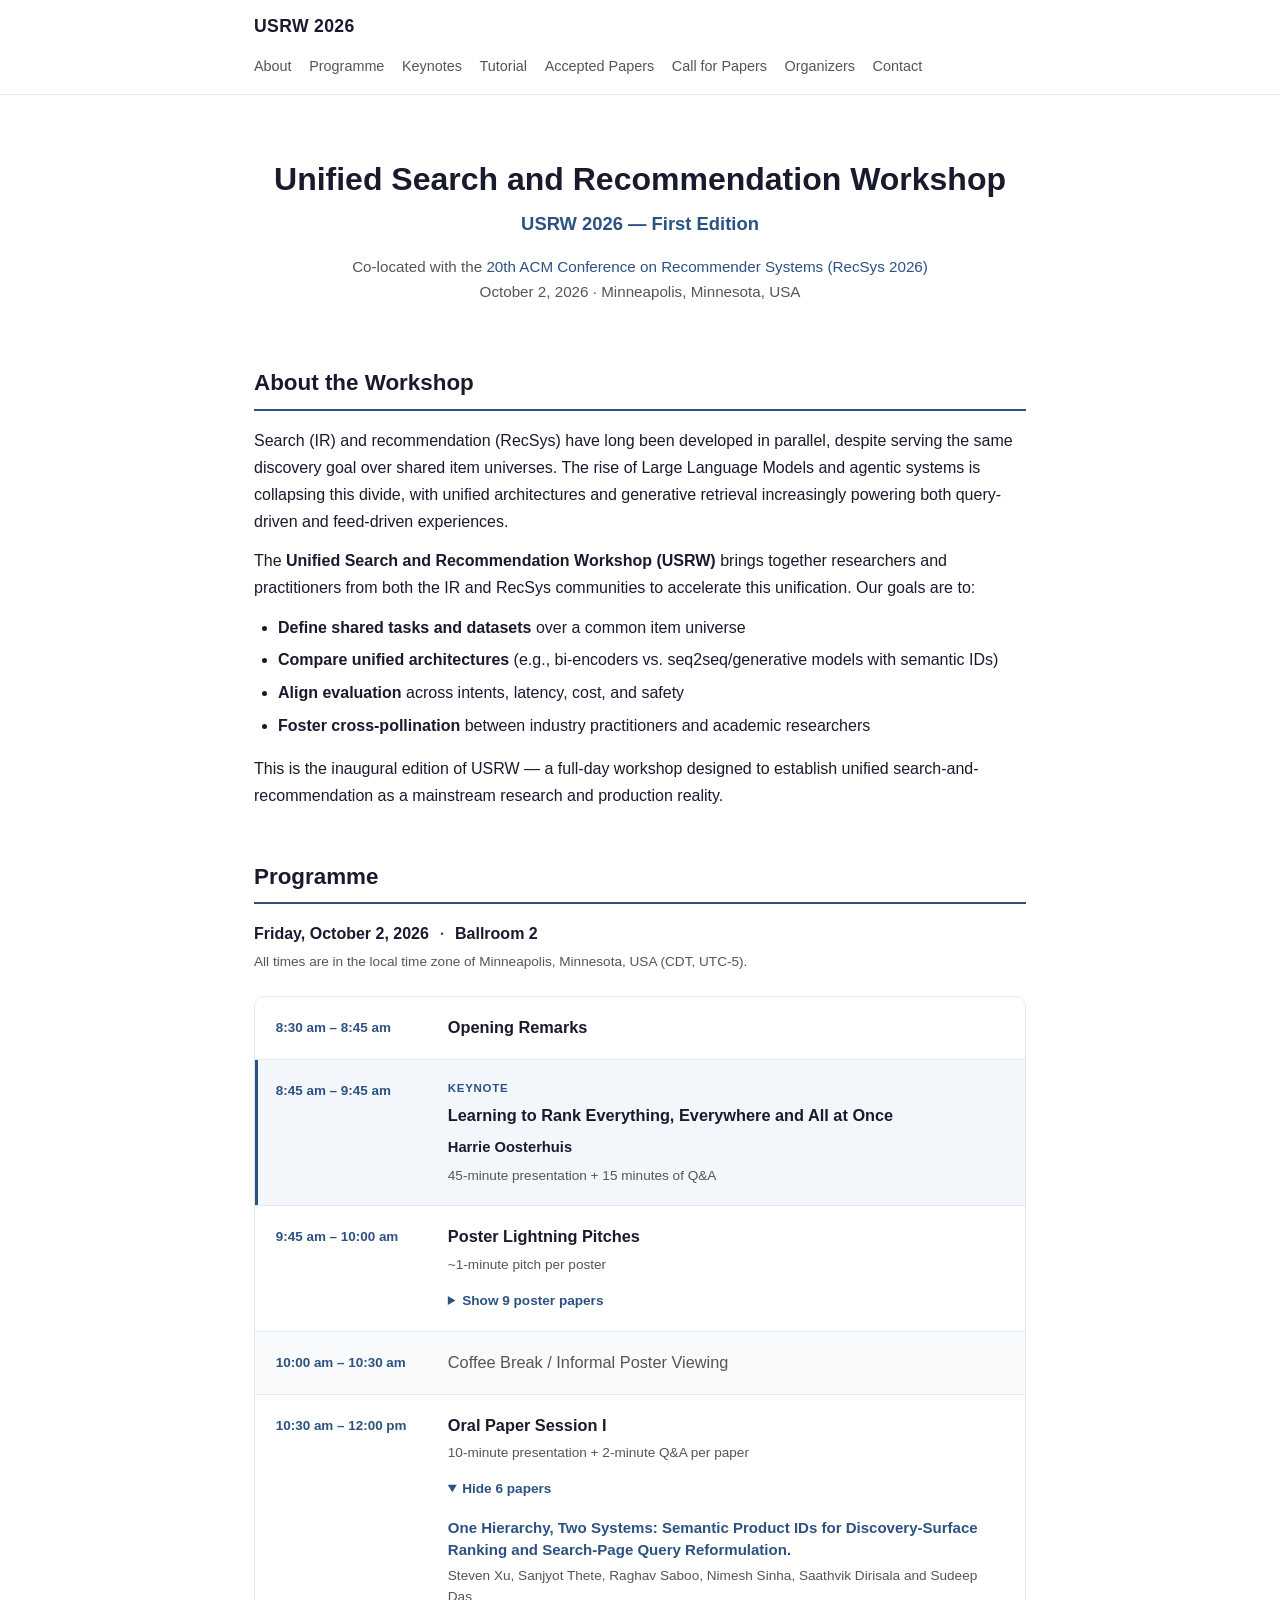
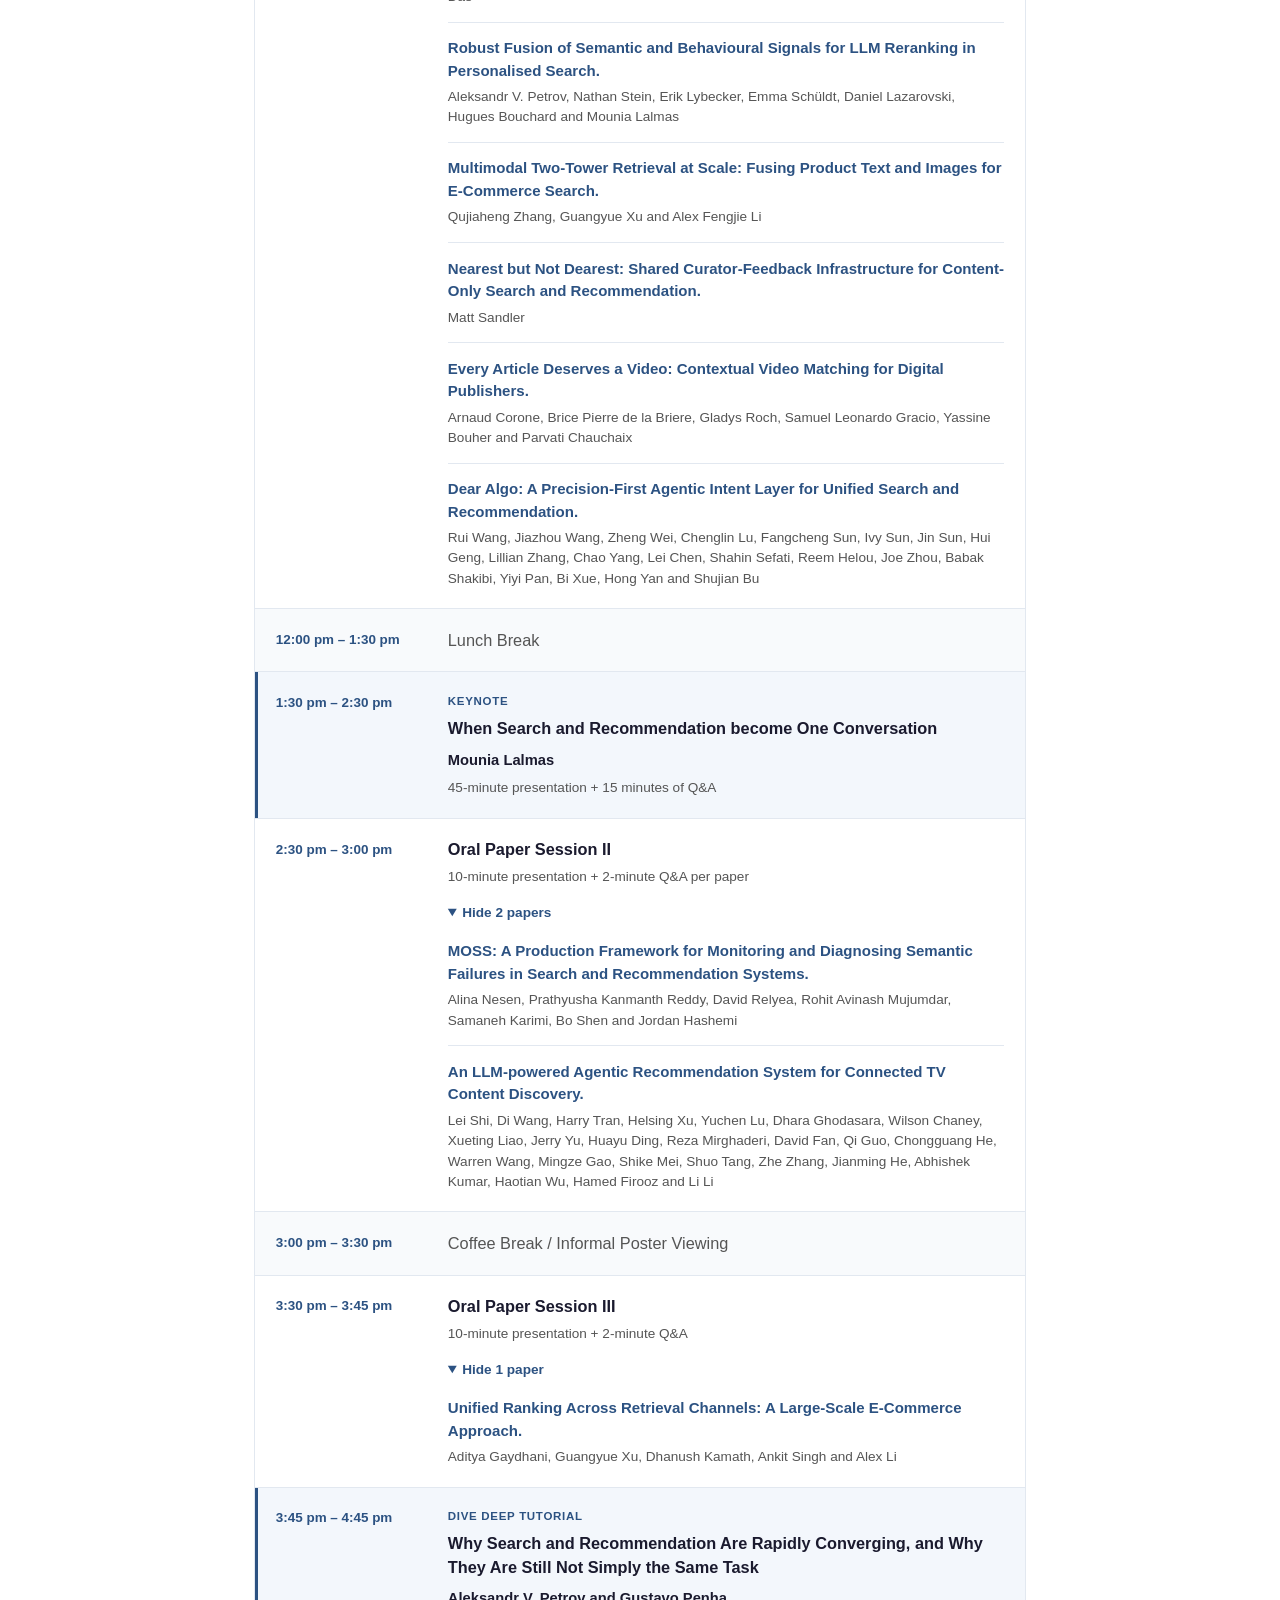
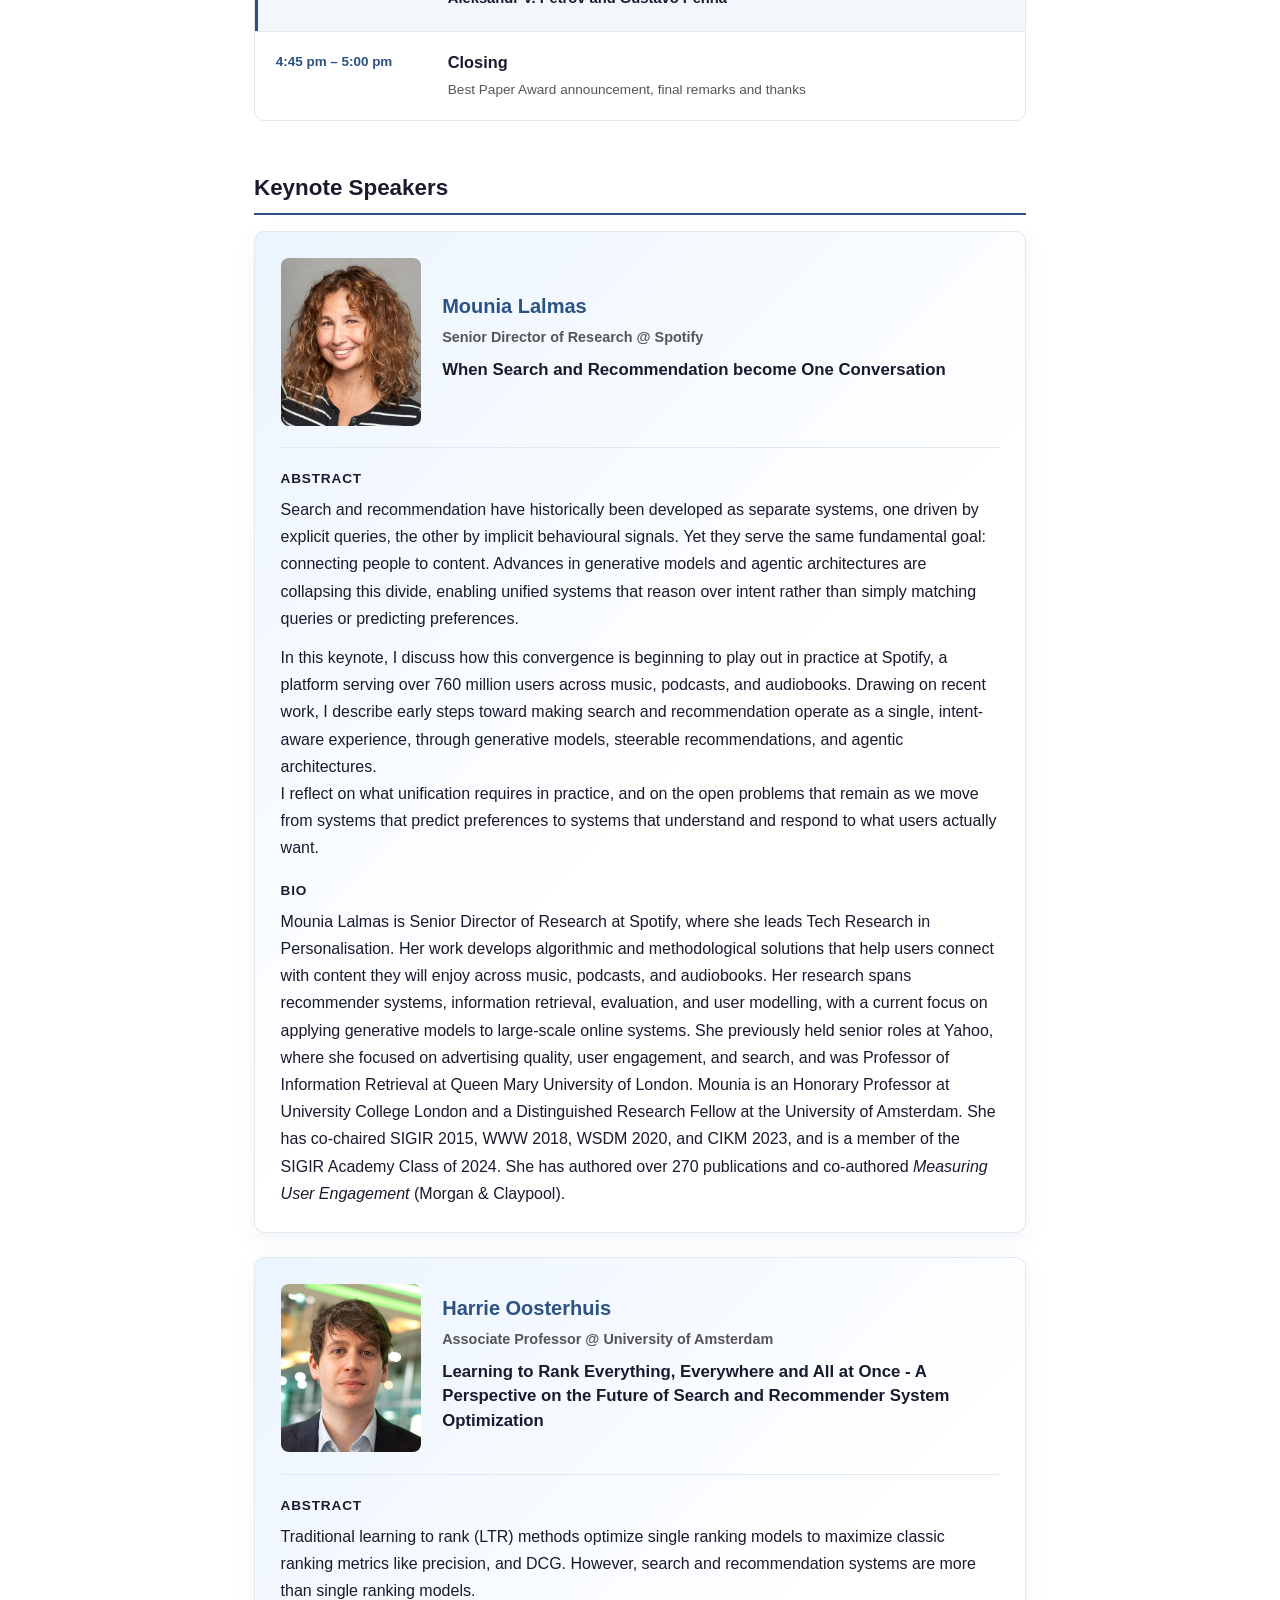
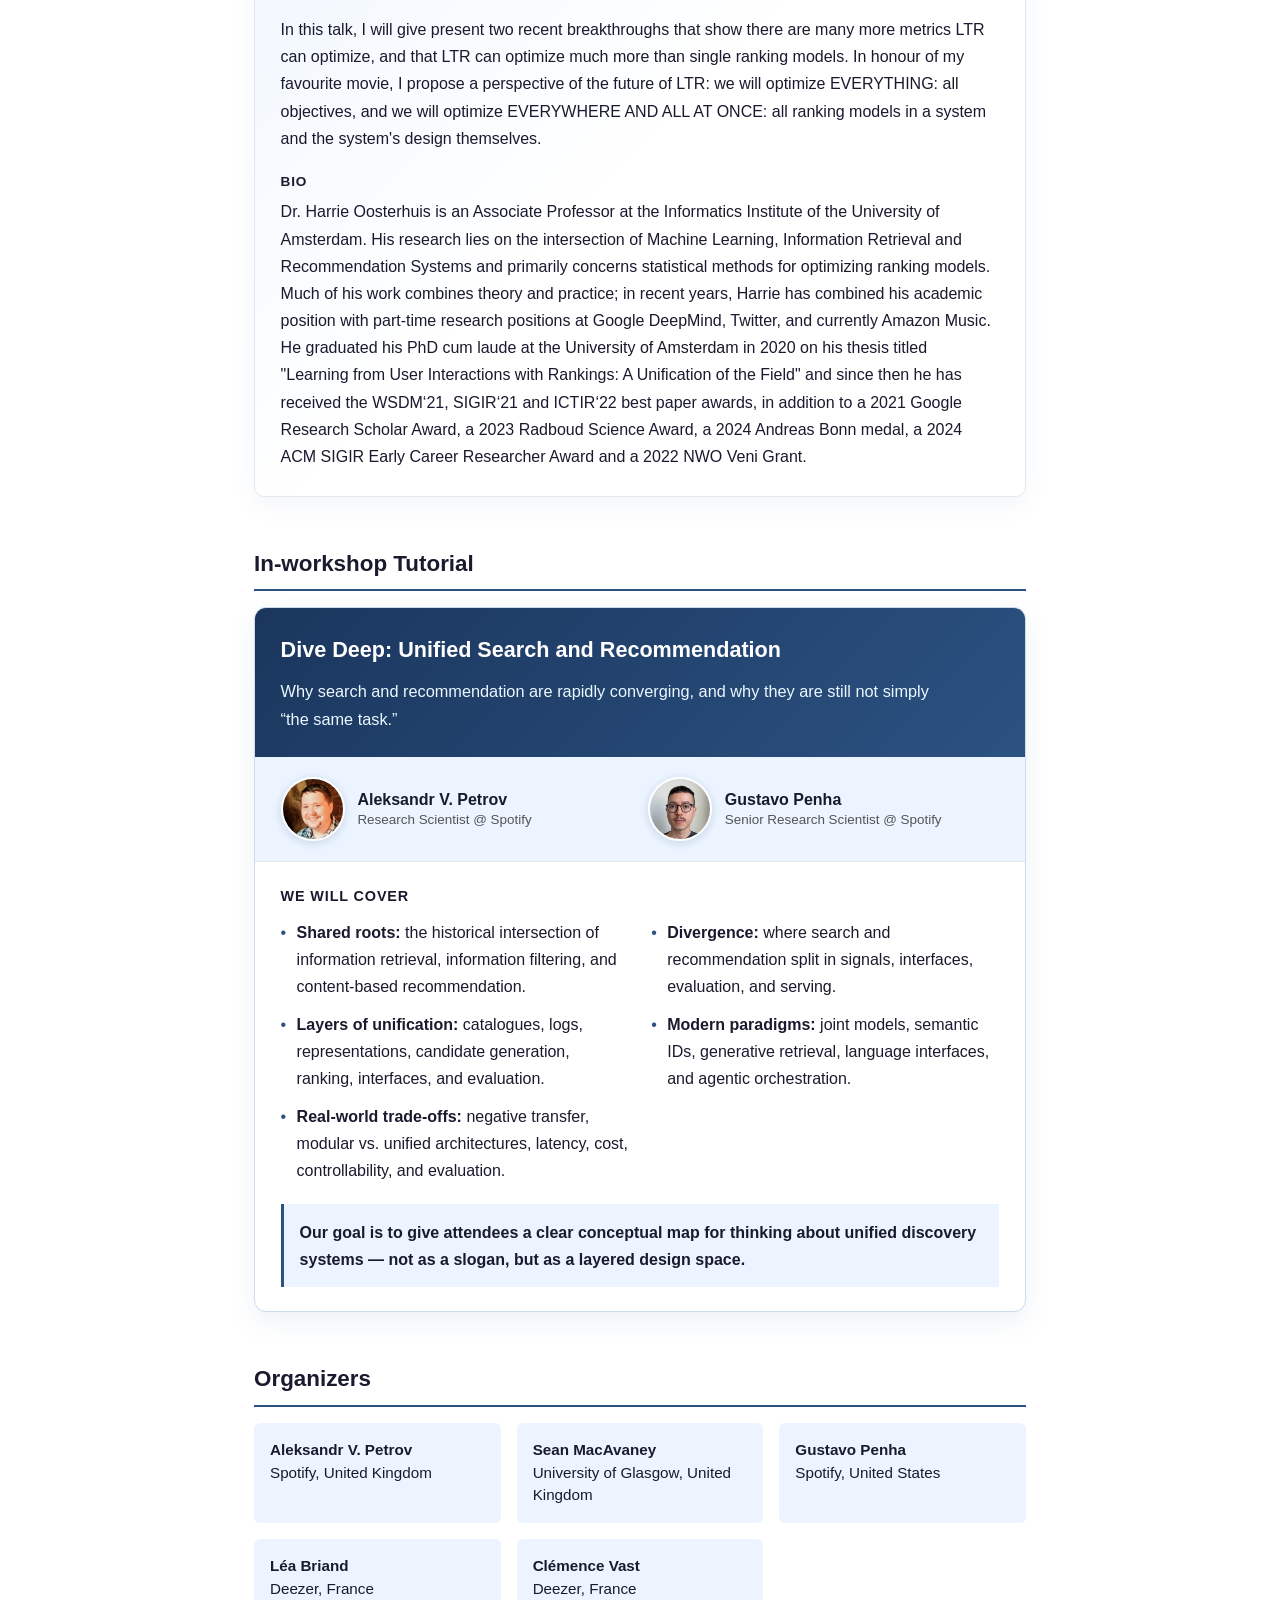
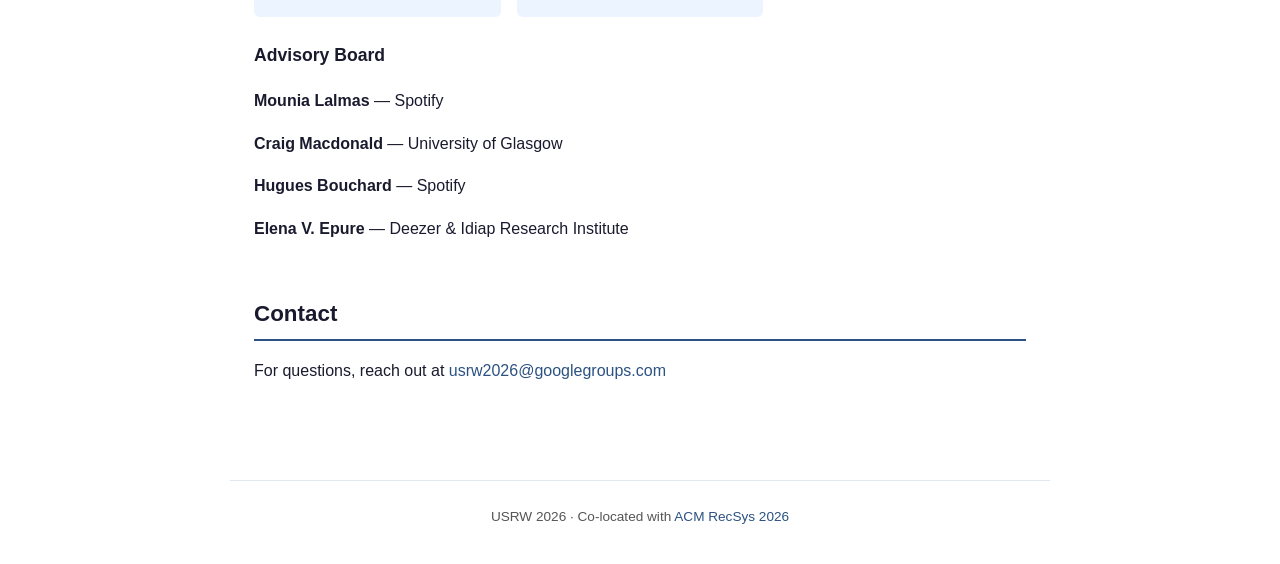
==== 2026/index.html @ 9a09ad20 "Add Harrie Oosterhuis keynote abstract" ====
<!DOCTYPE html>
<html lang="en">
<head>
  <meta charset="UTF-8">
  <meta name="viewport" content="width=device-width, initial-scale=1.0">
  <title>USRW 2026 — Unified Search and Recommendation Workshop</title>
  <meta name="description" content="First Unified Search and Recommendation Workshop at ACM RecSys 2026, Minneapolis, MN, USA.">
  <link rel="stylesheet" href="style.css">
  <link rel="stylesheet" href="navigation.css">
  <link rel="stylesheet" href="programme.css">
  <link rel="stylesheet" href="keynotes.css">
  <link rel="stylesheet" href="tutorial.css">
  <script src="config.js"></script>
  <script src="accepted-papers-data.js" defer></script>
  <script src="paper-sessions.js" defer></script>
  <script src="programme.js" defer></script>
</head>
<body>

<header>
  <nav>
    <a href="index.html" class="logo">USRW 2026</a>
    <ul>
      <li><a href="#about">About</a></li>
      <li><a href="#programme">Programme</a></li>
      <li><a href="#keynotes">Keynotes</a></li>
      <li><a href="#tutorial">Tutorial</a></li>
      <li><a href="accepted-papers.html">Accepted Papers</a></li>
      <li><a href="call-for-papers.html">Call for Papers</a></li>
      <li><a href="#organizers">Organizers</a></li>
      <li><a href="#contact">Contact</a></li>
    </ul>
  </nav>
</header>

<section id="hero">
  <h1>Unified Search and Recommendation Workshop</h1>
  <p class="subtitle">USRW 2026 &mdash; First Edition</p>
  <p class="meta">
    Co-located with the <a href="https://recsys.acm.org/recsys26/">20th ACM Conference on Recommender Systems (RecSys 2026)</a><br>
    October 2, 2026 &middot; Minneapolis, Minnesota, USA
  </p>
</section>

<main>

<section id="about">
  <h2>About the Workshop</h2>
  <p>
    Search (IR) and recommendation (RecSys) have long been developed in parallel, despite serving the same
    discovery goal over shared item universes. The rise of Large Language Models and agentic systems is
    collapsing this divide, with unified architectures and generative retrieval increasingly powering both
    query-driven and feed-driven experiences.
  </p>
  <p>
    The <strong>Unified Search and Recommendation Workshop (USRW)</strong> brings together researchers and
    practitioners from both the IR and RecSys communities to accelerate this unification. Our goals are to:
  </p>
  <ul>
    <li><strong>Define shared tasks and datasets</strong> over a common item universe</li>
    <li><strong>Compare unified architectures</strong> (e.g., bi-encoders vs. seq2seq/generative models with semantic IDs)</li>
    <li><strong>Align evaluation</strong> across intents, latency, cost, and safety</li>
    <li><strong>Foster cross-pollination</strong> between industry practitioners and academic researchers</li>
  </ul>
  <p>
    This is the inaugural edition of USRW &mdash; a full-day workshop designed to establish unified
    search-and-recommendation as a mainstream research and production reality.
  </p>
</section>

<section id="programme" aria-labelledby="programme-heading">
  <h2 id="programme-heading">Programme</h2>
  <p class="schedule-meta">Friday, October 2, 2026 <span>·</span> Ballroom 2</p>
  <p class="schedule-timezone">All times are in the local time zone of Minneapolis, Minnesota, USA (CDT, UTC-5).</p>
  <ol class="schedule">
    <li class="schedule-row"><p class="schedule-time">8:30 am – 8:45 am</p>
      <div class="schedule-content"><h3>Opening Remarks</h3></div>
    </li>
    <li class="schedule-row schedule-row--featured"><p class="schedule-time">8:45 am – 9:45 am</p>
      <div class="schedule-content">
        <p class="schedule-label">Keynote</p>
        <h3>Learning to Rank Everything, Everywhere and All at Once</h3>
        <p class="schedule-speaker">Harrie Oosterhuis</p>
        <p class="schedule-detail">45-minute presentation + 15 minutes of Q&amp;A</p>
      </div>
    </li>
    <li class="schedule-row"><p class="schedule-time">9:45 am – 10:00 am</p>
      <div class="schedule-content">
        <h3>Poster Lightning Pitches</h3>
        <p class="schedule-detail">~1-minute pitch per poster</p>
        <details class="schedule-disclosure" data-poster-papers>
          <summary>Show poster papers</summary>
          <ul class="schedule-papers" data-render="poster-papers"></ul>
          <noscript><p class="schedule-detail">See the <a href="accepted-papers.html">accepted papers</a> for paper details.</p></noscript>
        </details>
      </div>
    </li>
    <li class="schedule-row schedule-row--break"><p class="schedule-time">10:00 am – 10:30 am</p>
      <div class="schedule-content"><h3>Coffee Break / Informal Poster Viewing</h3></div>
    </li>
    <li class="schedule-row">
      <p class="schedule-time">10:30 am – 12:00 pm</p>
      <div class="schedule-content">
        <h3>Oral Paper Session I</h3>
        <p class="schedule-detail">10-minute presentation + 2-minute Q&amp;A per paper</p>
        <details class="schedule-disclosure" data-oral-papers>
          <summary>Show papers</summary>
          <ul class="schedule-papers">
            <li data-paper-id="214"><a href="papers/214-one-hierarchy-two-systems-semantic-product-ids-for-discovery-surface-ranking-and-search-page-query-reformulation.pdf">One Hierarchy, Two Systems: Semantic Product IDs for Discovery-Surface Ranking and Search-Page Query Reformulation.</a>
              <p class="schedule-authors">Steven Xu, Sanjyot Thete, Raghav Saboo, Nimesh Sinha, Saathvik Dirisala and Sudeep Das</p></li>
            <li data-paper-id="77"><a href="papers/77-robust-fusion-of-semantic-and-behavioural-signals-for-llm-reranking-in-personalised-search.pdf">Robust Fusion of Semantic and Behavioural Signals for LLM Reranking in Personalised Search.</a>
              <p class="schedule-authors">Aleksandr V. Petrov, Nathan Stein, Erik Lybecker, Emma Schüldt, Daniel Lazarovski, Hugues Bouchard and Mounia Lalmas</p></li>
            <li data-paper-id="204"><a href="papers/204-multimodal-two-tower-retrieval-at-scale-fusing-product-text-and-images-for-e-commerce-search.pdf">Multimodal Two-Tower Retrieval at Scale: Fusing Product Text and Images for E-Commerce Search.</a>
              <p class="schedule-authors">Qujiaheng Zhang, Guangyue Xu and Alex Fengjie Li</p></li>
            <li data-paper-id="223"><a href="papers/223-nearest-but-not-dearest-shared-curator-feedback-infrastructure-for-content-only-search-and-recommendation.pdf">Nearest but Not Dearest: Shared Curator-Feedback Infrastructure for Content-Only Search and Recommendation.</a>
              <p class="schedule-authors">Matt Sandler</p></li>
            <li data-paper-id="104"><a href="papers/104-every-article-deserves-a-video-contextual-video-matching-for-digital-publishers.pdf">Every Article Deserves a Video: Contextual Video Matching for Digital Publishers.</a>
              <p class="schedule-authors">Arnaud Corone, Brice Pierre de la Briere, Gladys Roch, Samuel Leonardo Gracio, Yassine Bouher and Parvati Chauchaix</p></li>
            <li data-paper-id="187"><a href="papers/187-dear-algo-a-precision-first-agentic-intent-layer-for-unified-search-and-recommendation.pdf">Dear Algo: A Precision-First Agentic Intent Layer for Unified Search and Recommendation.</a>
              <p class="schedule-authors">Rui Wang, Jiazhou Wang, Zheng Wei, Chenglin Lu, Fangcheng Sun, Ivy Sun, Jin Sun, Hui Geng, Lillian Zhang, Chao Yang, Lei Chen, Shahin Sefati, Reem Helou, Joe Zhou, Babak Shakibi, Yiyi Pan, Bi Xue, Hong Yan and Shujian Bu</p></li>
          </ul>
        </details>
      </div>
    </li>
    <li class="schedule-row schedule-row--break"><p class="schedule-time">12:00 pm – 1:30 pm</p>
      <div class="schedule-content"><h3>Lunch Break</h3></div>
    </li>
    <li class="schedule-row schedule-row--featured"><p class="schedule-time">1:30 pm – 2:30 pm</p>
      <div class="schedule-content">
        <p class="schedule-label">Keynote</p>
        <h3>When Search and Recommendation become One Conversation</h3>
        <p class="schedule-speaker">Mounia Lalmas</p>
        <p class="schedule-detail">45-minute presentation + 15 minutes of Q&amp;A</p>
      </div>
    </li>
    <li class="schedule-row">
      <p class="schedule-time">2:30 pm – 3:00 pm</p>
      <div class="schedule-content">
        <h3>Oral Paper Session II</h3>
        <p class="schedule-detail">10-minute presentation + 2-minute Q&amp;A per paper</p>
        <details class="schedule-disclosure" data-oral-papers>
          <summary>Show papers</summary>
          <ul class="schedule-papers">
            <li data-paper-id="208"><a href="papers/208-moss-a-production-framework-for-monitoring-and-diagnosing-semantic-failures-in-search-and-recommendation-systems.pdf">MOSS: A Production Framework for Monitoring and Diagnosing Semantic Failures in Search and Recommendation Systems.</a>
              <p class="schedule-authors">Alina Nesen, Prathyusha Kanmanth Reddy, David Relyea, Rohit Avinash Mujumdar, Samaneh Karimi, Bo Shen and Jordan Hashemi</p></li>
            <li data-paper-id="164"><a href="papers/164-an-llm-powered-agentic-recommendation-system-for-connected-tv-content-discovery.pdf">An LLM-powered Agentic Recommendation System for Connected TV Content Discovery.</a>
              <p class="schedule-authors">Lei Shi, Di Wang, Harry Tran, Helsing Xu, Yuchen Lu, Dhara Ghodasara, Wilson Chaney, Xueting Liao, Jerry Yu, Huayu Ding, Reza Mirghaderi, David Fan, Qi Guo, Chongguang He, Warren Wang, Mingze Gao, Shike Mei, Shuo Tang, Zhe Zhang, Jianming He, Abhishek Kumar, Haotian Wu, Hamed Firooz and Li Li</p></li>
          </ul>
        </details>
      </div>
    </li>
    <li class="schedule-row schedule-row--break"><p class="schedule-time">3:00 pm – 3:30 pm</p>
      <div class="schedule-content"><h3>Coffee Break / Informal Poster Viewing</h3></div>
    </li>
    <li class="schedule-row">
      <p class="schedule-time">3:30 pm – 3:45 pm</p>
      <div class="schedule-content">
        <h3>Oral Paper Session III</h3>
        <p class="schedule-detail">10-minute presentation + 2-minute Q&amp;A</p>
        <details class="schedule-disclosure" data-oral-papers>
          <summary>Show papers</summary>
          <ul class="schedule-papers">
            <li data-paper-id="206"><a href="papers/206-unified-ranking-across-retrieval-channels-a-large-scale-e-commerce-approach.pdf">Unified Ranking Across Retrieval Channels: A Large-Scale E-Commerce Approach.</a>
              <p class="schedule-authors">Aditya Gaydhani, Guangyue Xu, Dhanush Kamath, Ankit Singh and Alex Li</p></li>
          </ul>
        </details>
      </div>
    </li>
    <li class="schedule-row schedule-row--featured"><p class="schedule-time">3:45 pm – 4:45 pm</p>
      <div class="schedule-content">
        <p class="schedule-label">Dive Deep Tutorial</p>
        <h3>Why Search and Recommendation Are Rapidly Converging, and Why They Are Still Not Simply the Same Task</h3>
        <p class="schedule-speaker">Aleksandr V. Petrov and Gustavo Penha</p>
      </div>
    </li>
    <li class="schedule-row"><p class="schedule-time">4:45 pm – 5:00 pm</p>
      <div class="schedule-content"><h3>Closing</h3><p class="schedule-detail">Best Paper Award announcement, final remarks and thanks</p></div>
    </li>
  </ol>
</section>

<section id="keynotes">
  <h2>Keynote Speakers</h2>

  <article class="keynote">
    <div class="keynote-header">
      <img
        class="keynote-photo"
        src="assets/keynotes/mounia-lalmas.jpeg"
        alt="Mounia Lalmas"
        width="853"
        height="1280"
      >
      <div class="keynote-intro">
        <h3>Mounia Lalmas</h3>
        <p class="keynote-position">Senior Director of Research @ Spotify</p>
        <p class="keynote-title">When Search and Recommendation become One Conversation</p>
      </div>
    </div>
    <div class="keynote-details">
      <h4>Abstract</h4>
      <p>Search and recommendation have historically been developed as separate systems, one driven by explicit queries, the other by implicit behavioural signals. Yet they serve the same fundamental goal: connecting people to content. Advances in generative models and agentic architectures are collapsing this divide, enabling unified systems that reason over intent rather than simply matching queries or predicting preferences.</p>
      <p>In this keynote, I discuss how this convergence is beginning to play out in practice at Spotify, a platform serving over 760 million users across music, podcasts, and audiobooks. Drawing on recent work, I describe early steps toward making search and recommendation operate as a single, intent-aware experience, through generative models, steerable recommendations, and agentic architectures.<br>I reflect on what unification requires in practice, and on the open problems that remain as we move from systems that predict preferences to systems that understand and respond to what users actually want.</p>

      <h4>Bio</h4>
      <p>Mounia Lalmas is Senior Director of Research at Spotify, where she leads Tech Research in Personalisation. Her work develops algorithmic and methodological solutions that help users connect with content they will enjoy across music, podcasts, and audiobooks. Her research spans recommender systems, information retrieval, evaluation, and user modelling, with a current focus on applying generative models to large-scale online systems. She previously held senior roles at Yahoo, where she focused on advertising quality, user engagement, and search, and was Professor of Information Retrieval at Queen Mary University of London. Mounia is an Honorary Professor at University College London and a Distinguished Research Fellow at the University of Amsterdam. She has co-chaired SIGIR 2015, WWW 2018, WSDM 2020, and CIKM 2023, and is a member of the SIGIR Academy Class of 2024. She has authored over 270 publications and co-authored <em>Measuring User Engagement</em> (Morgan &amp; Claypool).</p>
    </div>
  </article>

  <article class="keynote">
    <div class="keynote-header">
      <img
        class="keynote-photo"
        src="assets/keynotes/harrie-oosterhuis.png"
        alt="Harrie Oosterhuis"
        width="595"
        height="570"
      >
      <div class="keynote-intro">
        <h3>Harrie Oosterhuis</h3>
        <p class="keynote-position">Associate Professor @ University of Amsterdam</p>
        <p class="keynote-title">Learning to Rank Everything, Everywhere and All at Once - A Perspective on the Future of Search and Recommender System Optimization</p>
      </div>
    </div>
    <div class="keynote-details">
      <h4>Abstract</h4>
      <p>Traditional learning to rank (LTR) methods optimize single ranking models to maximize classic ranking metrics like precision, and DCG. However, search and recommendation systems are more than single ranking models.</p>
      <p>In this talk, I will give present two recent breakthroughs that show there are many more metrics LTR can optimize, and that LTR can optimize much more than single ranking models. In honour of my favourite movie, I propose a perspective of the future of LTR: we will optimize EVERYTHING: all objectives, and we will optimize EVERYWHERE AND ALL AT ONCE: all ranking models in a system and the system's design themselves.</p>

      <h4>Bio</h4>
      <p>Dr. Harrie Oosterhuis is an Associate Professor at the Informatics Institute of the University of Amsterdam. His research lies on the intersection of Machine Learning, Information Retrieval and Recommendation Systems and primarily concerns statistical methods for optimizing ranking models. Much of his work combines theory and practice; in recent years, Harrie has combined his academic position with part-time research positions at Google DeepMind, Twitter, and currently Amazon Music. He graduated his PhD cum laude at the University of Amsterdam in 2020 on his thesis titled &quot;Learning from User Interactions with Rankings: A Unification of the Field&quot; and since then he has received the WSDM‘21, SIGIR‘21 and ICTIR‘22 best paper awards, in addition to a 2021 Google Research Scholar Award, a 2023 Radboud Science Award, a 2024 Andreas Bonn medal, a 2024 ACM SIGIR Early Career Researcher Award and a 2022 NWO Veni Grant.</p>
    </div>
  </article>
</section>

<section id="tutorial">
  <h2>In-workshop Tutorial</h2>
  <article class="tutorial-card">
    <div class="tutorial-summary">
      <h3>Dive Deep: Unified Search and Recommendation</h3>
      <p class="tutorial-lead">Why search and recommendation are rapidly converging, and why they are still not simply “the same task.”</p>
    </div>
    <div class="tutorial-presenters" aria-label="Tutorial presenters">
      <div class="tutorial-presenter"><span class="tutorial-presenter-photo tutorial-presenter-photo--aleksandr"><img src="assets/tutorial/aleksandr-petrov.jpg" alt="Aleksandr V. Petrov" width="931" height="931"></span><p><strong>Aleksandr V. Petrov</strong><span>Research Scientist @ Spotify</span></p></div>
      <div class="tutorial-presenter"><span class="tutorial-presenter-photo tutorial-presenter-photo--gustavo"><img src="assets/tutorial/gustavo-penha.png" alt="Gustavo Penha" width="1270" height="1696"></span><p><strong>Gustavo Penha</strong><span>Senior Research Scientist @ Spotify</span></p></div>
    </div>
    <div class="tutorial-content">
      <h4>We will cover</h4>
      <ul class="tutorial-topics">
        <li><strong>Shared roots:</strong> the historical intersection of information retrieval, information filtering, and content-based recommendation.</li>
        <li><strong>Divergence:</strong> where search and recommendation split in signals, interfaces, evaluation, and serving.</li>
        <li><strong>Layers of unification:</strong> catalogues, logs, representations, candidate generation, ranking, interfaces, and evaluation.</li>
        <li><strong>Modern paradigms:</strong> joint models, semantic IDs, generative retrieval, language interfaces, and agentic orchestration.</li>
        <li><strong>Real-world trade-offs:</strong> negative transfer, modular vs. unified architectures, latency, cost, controllability, and evaluation.</li>
      </ul>
      <p class="tutorial-goal">Our goal is to give attendees a clear conceptual map for thinking about unified discovery systems — not as a slogan, but as a layered design space.</p>
    </div>
  </article>
</section>

<section id="organizers">
  <h2>Organizers</h2>
  <div class="organizer-grid" data-render="organizers-grid"></div>

  <h3>Advisory Board</h3>
  <ul class="advisory" data-render="advisory"></ul>
</section>

<section id="contact">
  <h2>Contact</h2>
  <p>For questions, reach out at <a data-config="contactEmail">loading…</a></p>
</section>

</main>

<footer>
  <p>USRW 2026 &middot; Co-located with <a href="https://recsys.acm.org/recsys26/">ACM RecSys 2026</a></p>
</footer>

</body>
</html>
---- 2026/style.css ----
/* === Reset & Base === */
*, *::before, *::after { box-sizing: border-box; margin: 0; padding: 0; }

:root {
  --color-bg: #ffffff;
  --color-text: #1a1a2e;
  --color-muted: #555;
  --color-accent: #2c5282;
  --color-accent-light: #ebf4ff;
  --color-border: #e2e8f0;
  --max-width: 820px;
}

body {
  font-family: -apple-system, BlinkMacSystemFont, "Segoe UI", Roboto, "Helvetica Neue", Arial, sans-serif;
  color: var(--color-text);
  background: var(--color-bg);
  line-height: 1.7;
  font-size: 16px;
}

a { color: var(--color-accent); text-decoration: none; }
a:hover { text-decoration: underline; }

/* === Hero === */
#hero {
  max-width: var(--max-width);
  margin: 0 auto;
  padding: 4rem 1.5rem 3rem;
  text-align: center;
}

#hero h1 {
  font-size: 2rem;
  font-weight: 700;
  line-height: 1.3;
  margin-bottom: 0.5rem;
}

.subtitle {
  font-size: 1.15rem;
  color: var(--color-accent);
  font-weight: 600;
  margin-bottom: 1rem;
}

.meta {
  color: var(--color-muted);
  font-size: 0.95rem;
  line-height: 1.6;
}

/* === Sections === */
main {
  max-width: var(--max-width);
  margin: 0 auto;
  padding: 0 1.5rem 3rem;
}

.subpage { padding-top: 3rem; }

.page-intro { margin-bottom: 2rem; }

.page-intro h1 {
  font-size: 2rem;
  line-height: 1.25;
  margin-bottom: 0.75rem;
}

.eyebrow {
  color: var(--color-accent);
  font-size: 0.8rem;
  font-weight: 700;
  letter-spacing: 0.09em;
  margin-bottom: 0.35rem;
  text-transform: uppercase;
}

section { margin-bottom: 3rem; }

h2 {
  font-size: 1.4rem;
  font-weight: 700;
  margin-bottom: 1rem;
  padding-bottom: 0.4rem;
  border-bottom: 2px solid var(--color-accent);
}

h3 {
  font-size: 1.1rem;
  font-weight: 600;
  margin-top: 1.5rem;
  margin-bottom: 0.75rem;
}

p { margin-bottom: 0.75rem; }

ul {
  margin: 0.5rem 0 1rem 1.5rem;
}

li { margin-bottom: 0.35rem; }

/* === Dates table === */
table {
  width: 100%;
  border-collapse: collapse;
  margin-bottom: 0.75rem;
}

td {
  padding: 0.6rem 0.75rem;
  border-bottom: 1px solid var(--color-border);
}

td:first-child { color: var(--color-muted); }
td:last-child { text-align: right; }

.date-extended {
  background: var(--color-accent-light);
}

.date-extended td {
  border-bottom-color: #bee3f8;
}

.date-extended-badge {
  display: inline-block;
  margin-top: 0.2rem;
  padding: 0.1rem 0.45rem;
  border-radius: 999px;
  background: var(--color-accent);
  color: #fff;
  font-size: 0.72rem;
  font-weight: 700;
  letter-spacing: 0.02em;
  line-height: 1.5;
  text-transform: uppercase;
}

.date-previous {
  color: var(--color-muted);
  font-size: 0.9rem;
}

.note {
  font-size: 0.9rem;
  color: var(--color-muted);
  font-style: italic;
}

/* === Organizers === */
.organizer-grid {
  display: grid;
  grid-template-columns: repeat(auto-fill, minmax(220px, 1fr));
  gap: 1rem;
  margin-bottom: 0.5rem;
}

.organizer {
  background: var(--color-accent-light);
  padding: 1rem;
  border-radius: 6px;
  font-size: 0.95rem;
  line-height: 1.5;
}

ul.advisory {
  list-style: none;
  margin-left: 0;
}

ul.advisory li {
  padding: 0.3rem 0;
}

/* === CfP highlight box === */
.cfp-highlight {
  background: var(--color-accent-light);
  border-left: 4px solid var(--color-accent);
  padding: 1rem 1.25rem;
  margin: 1rem 0;
  border-radius: 0 6px 6px 0;
}

/* === Footer === */
footer {
  max-width: var(--max-width);
  margin: 0 auto;
  padding: 1.5rem;
  border-top: 1px solid var(--color-border);
  text-align: center;
  font-size: 0.85rem;
  color: var(--color-muted);
}

/* === Responsive === */
@media (max-width: 600px) {
  #hero h1 { font-size: 1.5rem; }
  .organizer-grid { grid-template-columns: 1fr; }
}
---- 2026/navigation.css ----
/* Shared navigation and space for section links below the sticky header. */
html { scroll-padding-top: 8rem; }

header {
  position: sticky;
  top: 0;
  background: rgba(255, 255, 255, 0.97);
  backdrop-filter: blur(8px);
  border-bottom: 1px solid var(--color-border);
  z-index: 100;
}

nav {
  max-width: var(--max-width);
  margin: 0 auto;
  padding: 0.75rem 1.5rem;
  display: flex;
  align-items: center;
  justify-content: space-between;
  flex-wrap: wrap;
  gap: 0.55rem 1.5rem;
}

.logo {
  color: var(--color-text);
  font-size: 1.1rem;
  font-weight: 700;
  letter-spacing: 0.02em;
}

nav ul {
  display: flex;
  flex-wrap: wrap;
  gap: 0.4rem 1.1rem;
  margin: 0;
  padding: 0;
  list-style: none;
}

nav li { margin: 0; }

nav ul a {
  display: block;
  padding: 0.2rem 0;
  color: var(--color-muted);
  font-size: 0.9rem;
  font-weight: 500;
  white-space: nowrap;
}

nav ul a:hover,
nav ul a[aria-current="page"] { color: var(--color-accent); }

nav ul a[aria-current="page"] { font-weight: 700; }

a:focus-visible {
  outline: 2px solid var(--color-accent);
  outline-offset: 3px;
  border-radius: 2px;
}

@media (max-width: 800px) {
  html { scroll-padding-top: 7rem; }

  nav {
    display: block;
    padding: 0.6rem 1.5rem 0.4rem;
  }

  nav ul {
    flex-wrap: nowrap;
    gap: 1rem;
    margin-top: 0.25rem;
    padding: 0.2rem 0.2rem 0.4rem;
    overflow-x: auto;
    scrollbar-width: thin;
  }

  nav li { flex: 0 0 auto; }
}
---- 2026/programme.css ----
.schedule-meta {
  margin-bottom: 0.2rem;
  font-weight: 600;
}

.schedule-meta span {
  padding: 0 0.4rem;
  color: var(--color-muted);
}

.schedule-timezone {
  margin-bottom: 1.4rem;
  color: var(--color-muted);
  font-size: 0.85rem;
}

.schedule {
  margin: 0;
  padding: 0;
  border: 1px solid var(--color-border);
  border-radius: 10px;
  list-style: none;
}

.schedule-row {
  display: grid;
  grid-template-columns: 9.5rem minmax(0, 1fr);
  gap: 1.25rem;
  margin: 0;
  padding: 1.2rem 1.3rem;
}

.schedule-row + .schedule-row { border-top: 1px solid var(--color-border); }
.schedule-row:first-child { border-radius: 9px 9px 0 0; }
.schedule-row:last-child { border-radius: 0 0 9px 9px; }

.schedule-time {
  margin: 0.1rem 0 0;
  color: var(--color-accent);
  font-size: 0.84rem;
  font-weight: 600;
  font-variant-numeric: tabular-nums;
  line-height: 1.5;
  white-space: nowrap;
}

.schedule-content h3 {
  margin: 0;
  font-size: 1.02rem;
  line-height: 1.45;
}

.schedule-label {
  margin: 0 0 0.35rem;
  color: var(--color-accent);
  font-size: 0.72rem;
  font-weight: 700;
  letter-spacing: 0.06em;
  text-transform: uppercase;
}

.schedule-speaker {
  margin: 0.45rem 0 0;
  font-size: 0.92rem;
  font-weight: 600;
}

.schedule-detail {
  margin: 0.35rem 0 0;
  color: var(--color-muted);
  font-size: 0.85rem;
  line-height: 1.5;
}

.schedule-row--featured {
  background: #f3f7fc;
  box-shadow: inset 3px 0 0 var(--color-accent);
}

.schedule-row--break { background: #f8fafc; }
.schedule-row--break h3 { color: var(--color-muted); font-weight: 500; }

.schedule-papers {
  margin: 1rem 0 0;
  padding: 0;
  list-style: none;
}

.schedule-papers li { margin: 0; }

.schedule-papers li + li {
  margin-top: 0.9rem;
  padding-top: 0.9rem;
  border-top: 1px solid var(--color-border);
}

.schedule-papers a,
.schedule-paper-title {
  display: block;
  font-size: 0.94rem;
  font-weight: 600;
  line-height: 1.5;
}

.schedule-authors {
  margin: 0.3rem 0 0;
  color: var(--color-muted);
  font-size: 0.85rem;
  line-height: 1.5;
}

.schedule-disclosure { margin-top: 0.85rem; }

.schedule-disclosure > summary,
.schedule-abstract > summary {
  width: fit-content;
  color: var(--color-accent);
  cursor: pointer;
  font-size: 0.85rem;
  font-weight: 600;
}

.schedule-disclosure > summary:hover,
.schedule-abstract > summary:hover { text-decoration: underline; }

.schedule-disclosure > summary:focus-visible,
.schedule-abstract > summary:focus-visible {
  outline: 2px solid var(--color-accent);
  outline-offset: 3px;
  border-radius: 2px;
}

.schedule-abstract {
  margin-top: 0.6rem;
  font-size: 0.85rem;
  line-height: 1.5;
}

.schedule-abstract p {
  margin: 0.5rem 0 0;
  color: var(--color-muted);
}

@media (max-width: 600px) {
  .schedule-row {
    grid-template-columns: minmax(0, 1fr);
    gap: 0.45rem;
    padding: 1.1rem;
  }

  .schedule-time { margin-top: 0; }
  .schedule-content h3 { font-size: 1rem; }
  .schedule-meta span { padding: 0 0.2rem; }
}
---- 2026/keynotes.css ----
/* === Keynotes === */
.keynote {
  padding: 1.6rem;
  margin-bottom: 1.5rem;
  border: 1px solid var(--color-border);
  border-radius: 10px;
  background: linear-gradient(135deg, var(--color-accent-light), #fff 55%);
  box-shadow: 0 8px 24px rgba(44, 82, 130, 0.06);
}

.keynote-header {
  display: grid;
  grid-template-columns: 140px minmax(0, 1fr);
  gap: 1.35rem;
  align-items: center;
}

.keynote-photo {
  width: 100%;
  height: 168px;
  border-radius: 8px;
  object-fit: cover;
  object-position: center top;
}

.keynote-intro h3 {
  margin-top: 0;
  margin-bottom: 0.1rem;
  color: var(--color-accent);
  font-size: 1.25rem;
}

.keynote-position {
  margin-bottom: 0.55rem;
  color: var(--color-muted);
  font-size: 0.9rem;
  font-weight: 600;
}

.keynote-details {
  margin-top: 1.35rem;
  padding-top: 1.2rem;
  border-top: 1px solid var(--color-border);
}

.keynote-details h4 {
  margin: 1.1rem 0 0.35rem;
  font-size: 0.85rem;
  letter-spacing: 0.06em;
  text-transform: uppercase;
}

.keynote-details h4:first-child {
  margin-top: 0;
}

.keynote-title {
  font-size: 1.05rem;
  font-weight: 700;
  line-height: 1.45;
}

.keynote-details p:last-child {
  margin-bottom: 0;
}

@media (max-width: 600px) {
  .keynote {
    padding: 1.1rem;
  }

  .keynote-header {
    grid-template-columns: 100px minmax(0, 1fr);
    gap: 1rem;
  }

  .keynote-photo {
    height: 125px;
  }

  .keynote-intro h3 {
    font-size: 1.1rem;
  }

  .keynote-title {
    font-size: 0.95rem;
  }
}
---- 2026/tutorial.css ----
/* === In-workshop tutorial === */
.tutorial-card {
  overflow: hidden;
  border: 1px solid #cbdcf0;
  border-radius: 12px;
  background: #fff;
  box-shadow: 0 10px 28px rgba(44, 82, 130, 0.08);
}

.tutorial-summary {
  padding: 1.5rem 1.6rem;
  background: linear-gradient(135deg, #1a365d, var(--color-accent));
  color: #fff;
}

.tutorial-summary h3 {
  margin: 0 0 0.55rem;
  font-size: 1.35rem;
}

.tutorial-lead {
  max-width: 680px;
  margin-bottom: 0;
  color: #ebf8ff;
  font-size: 1.02rem;
}

.tutorial-presenters {
  display: grid;
  grid-template-columns: repeat(2, minmax(0, 1fr));
  gap: 1rem;
  padding: 1.25rem 1.6rem;
  border-bottom: 1px solid var(--color-border);
  background: var(--color-accent-light);
}

.tutorial-presenter {
  display: flex;
  gap: 0.8rem;
  align-items: center;
}

.tutorial-presenter-photo {
  --portrait-left: 0;
  --portrait-top: 0;
  --portrait-width: 100%;

  position: relative;
  width: 64px;
  height: 64px;
  overflow: hidden;
  flex: 0 0 auto;
  border: 2px solid #fff;
  border-radius: 50%;
  background: #dbe8f5;
  box-shadow: 0 2px 8px rgba(26, 54, 93, 0.16);
}

.tutorial-presenter-photo img {
  position: absolute;
  top: var(--portrait-top);
  left: var(--portrait-left);
  width: var(--portrait-width);
  height: auto;
  max-width: none;
}

/* CV-measured crops: matching 45% eye lines and comparable face scale. */
.tutorial-presenter-photo--aleksandr {
  --portrait-left: -49.77%;
  --portrait-top: -4.09%;
  --portrait-width: 211.59%;
}

.tutorial-presenter-photo--gustavo {
  --portrait-left: -14.74%;
  --portrait-top: -37.47%;
  --portrait-width: 133.68%;
}

.tutorial-presenter p {
  margin: 0;
  line-height: 1.4;
}

.tutorial-presenter strong,
.tutorial-presenter span {
  display: block;
}

.tutorial-presenter span {
  color: var(--color-muted);
  font-size: 0.84rem;
}

.tutorial-content {
  padding: 1.35rem 1.6rem 1.5rem;
}

.tutorial-content h4 {
  margin-bottom: 0.65rem;
  font-size: 0.9rem;
  letter-spacing: 0.06em;
  text-transform: uppercase;
}

.tutorial-topics {
  display: grid;
  grid-template-columns: repeat(2, minmax(0, 1fr));
  gap: 0.65rem 1.4rem;
  margin: 0 0 1.25rem;
  padding: 0;
  list-style: none;
}

.tutorial-topics li {
  position: relative;
  margin: 0;
  padding-left: 1rem;
}

.tutorial-topics li::before {
  position: absolute;
  left: 0;
  color: var(--color-accent);
  content: "•";
}

.tutorial-goal {
  margin: 0;
  padding: 0.9rem 1rem;
  border-left: 3px solid var(--color-accent);
  background: var(--color-accent-light);
  font-weight: 600;
}

@media (max-width: 600px) {
  .tutorial-summary,
  .tutorial-presenters,
  .tutorial-content {
    padding-right: 1.1rem;
    padding-left: 1.1rem;
  }

  .tutorial-presenters,
  .tutorial-topics {
    grid-template-columns: 1fr;
  }
}
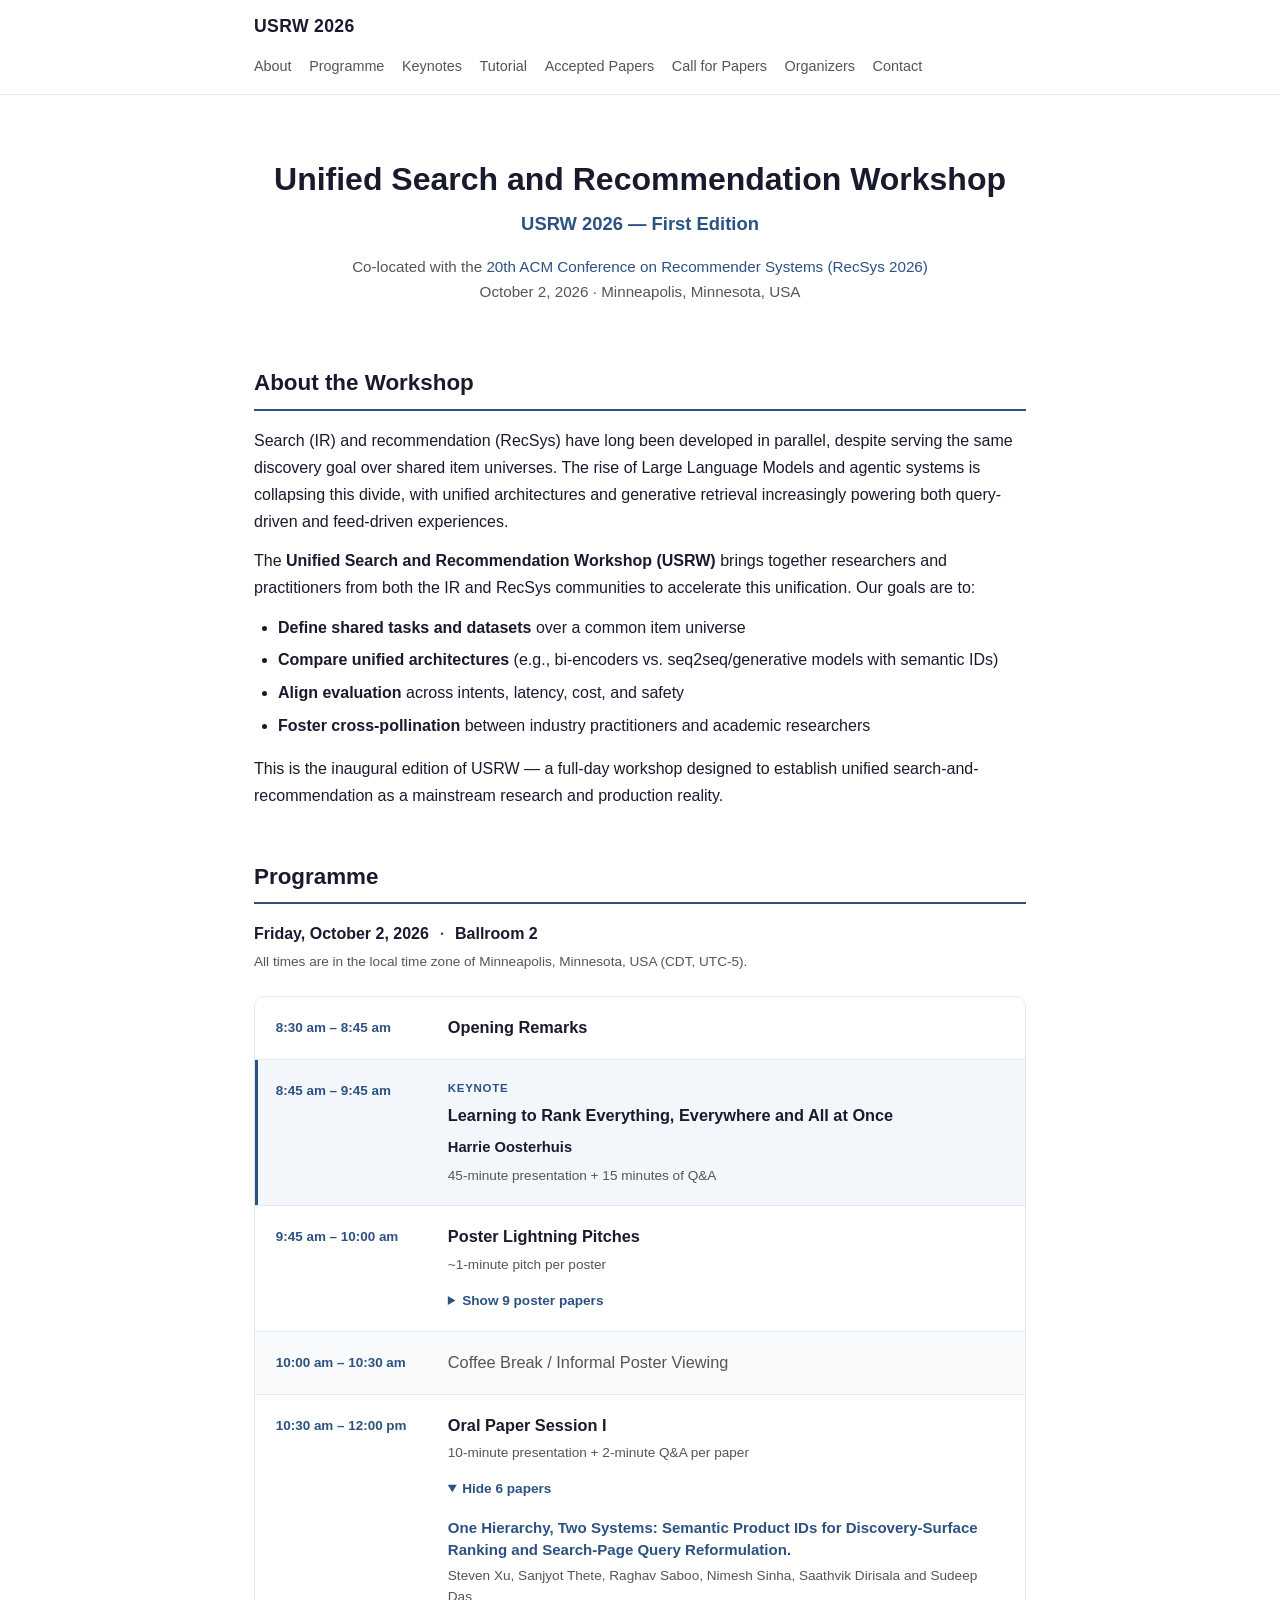
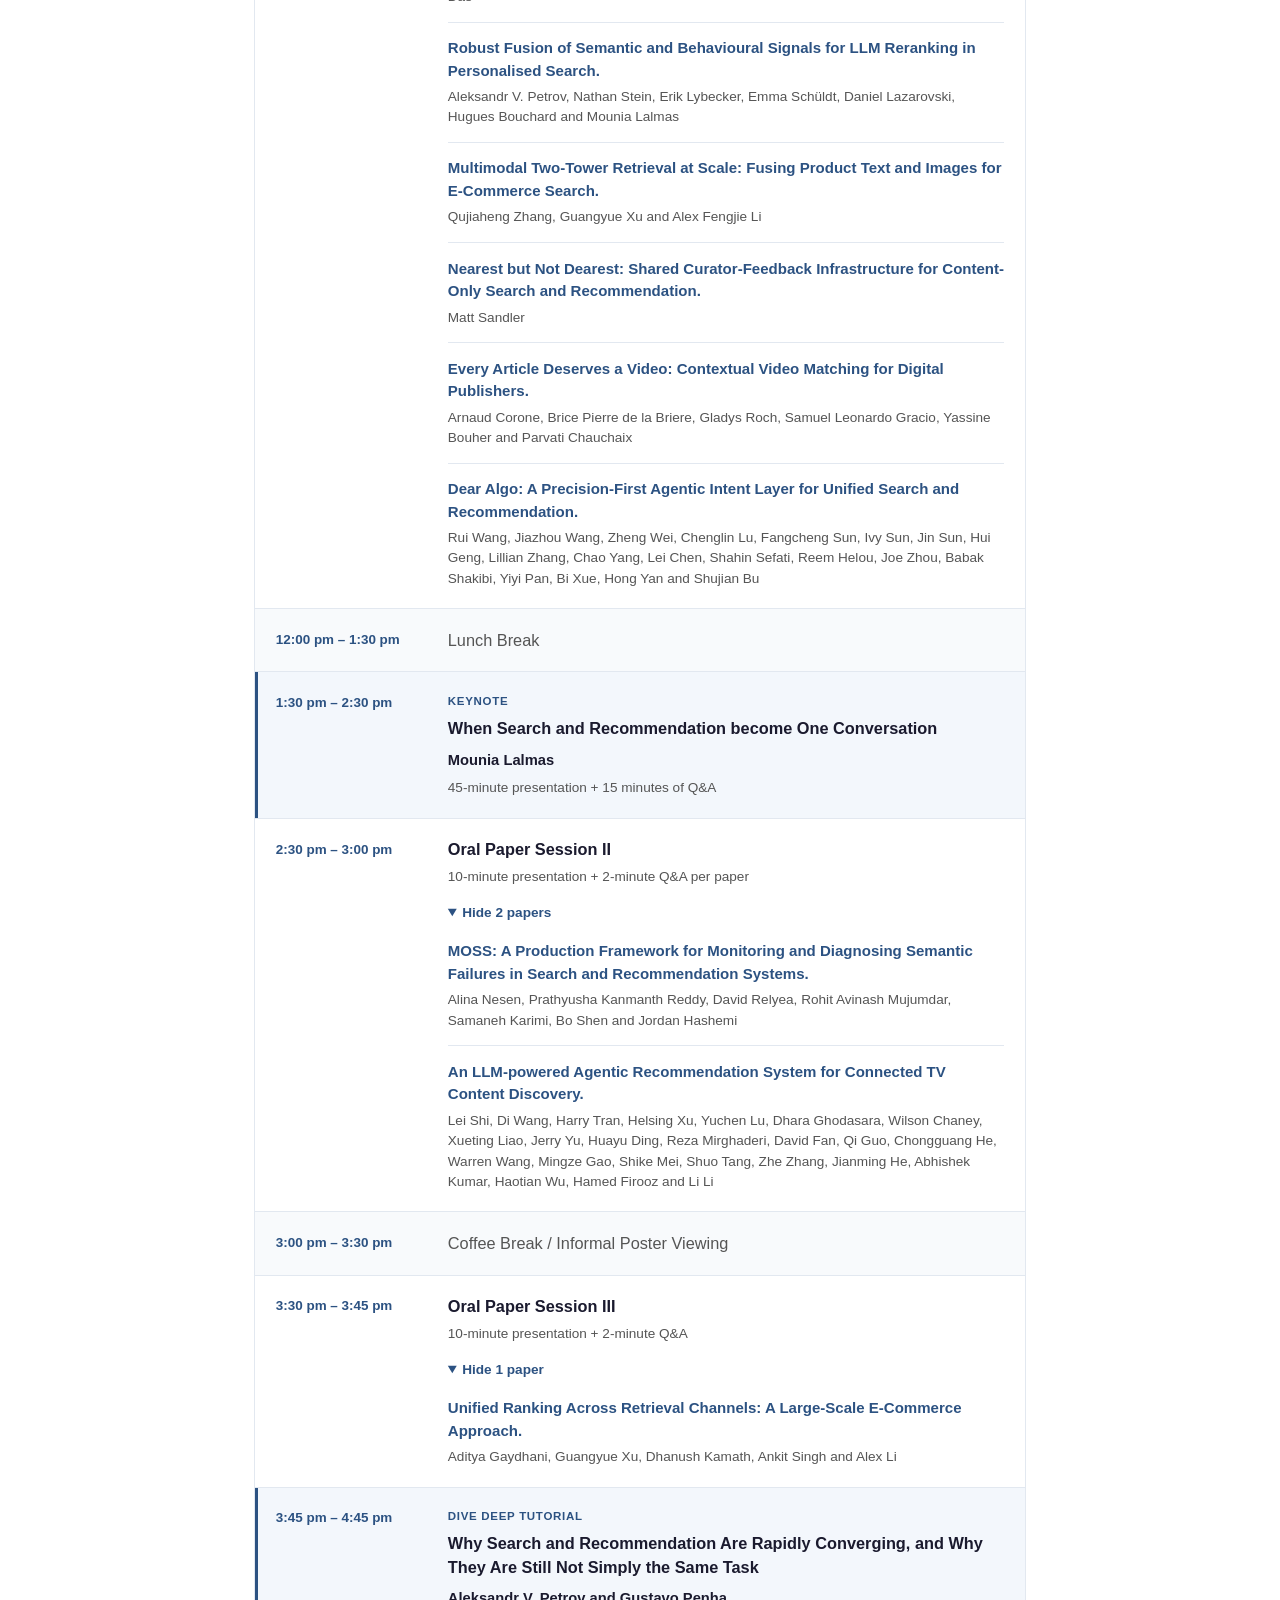
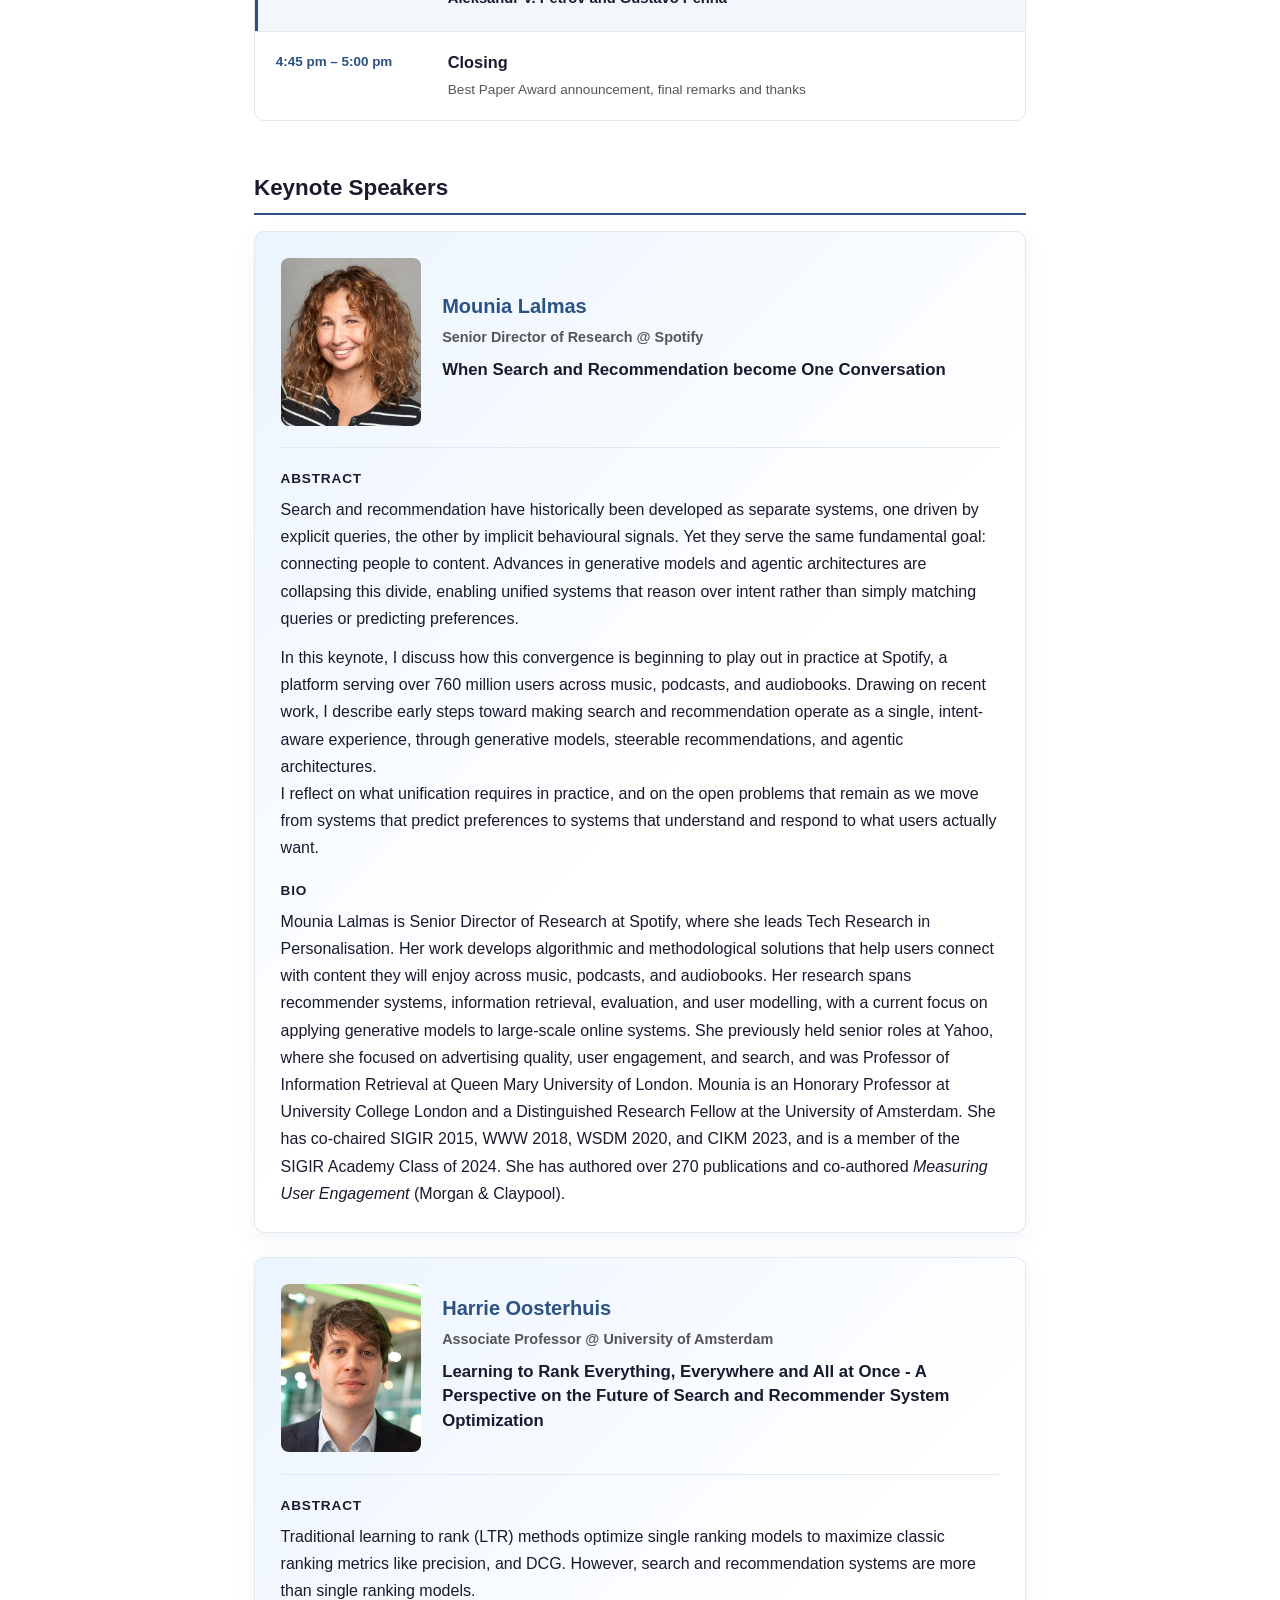
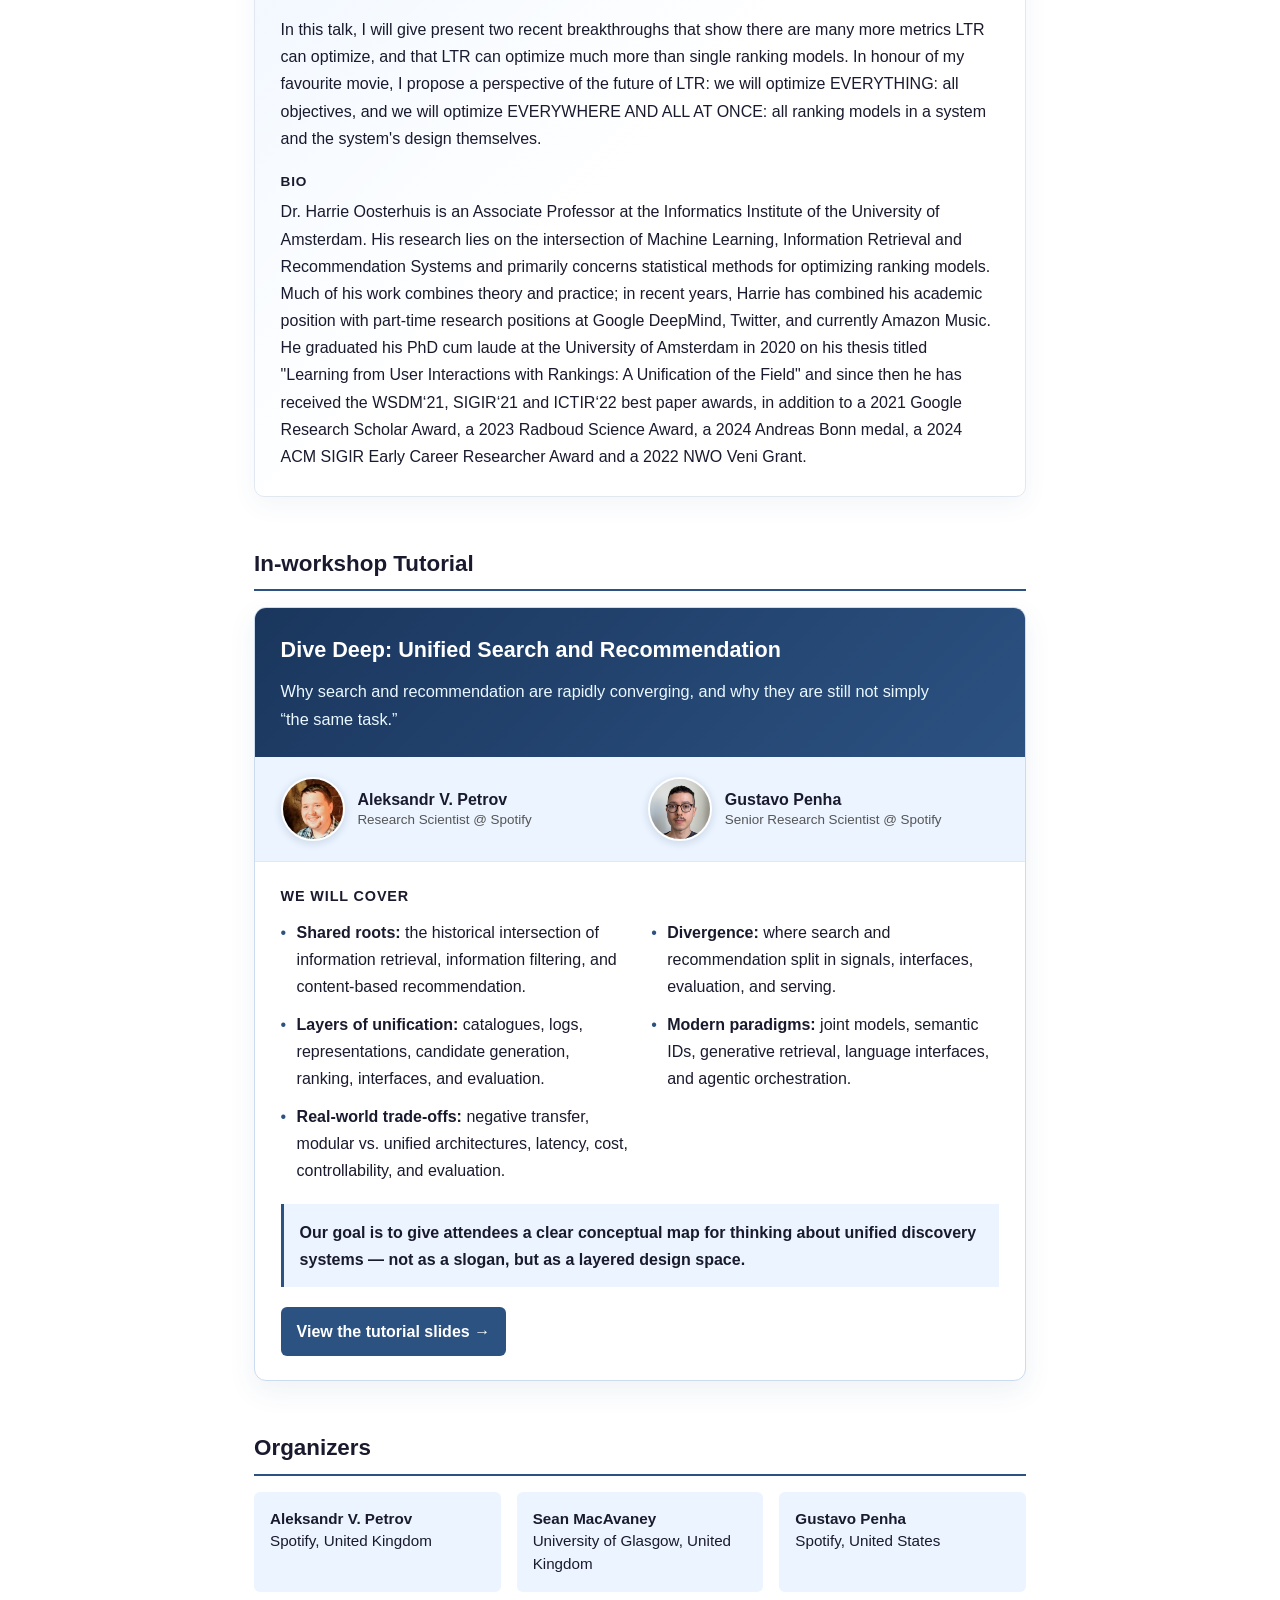
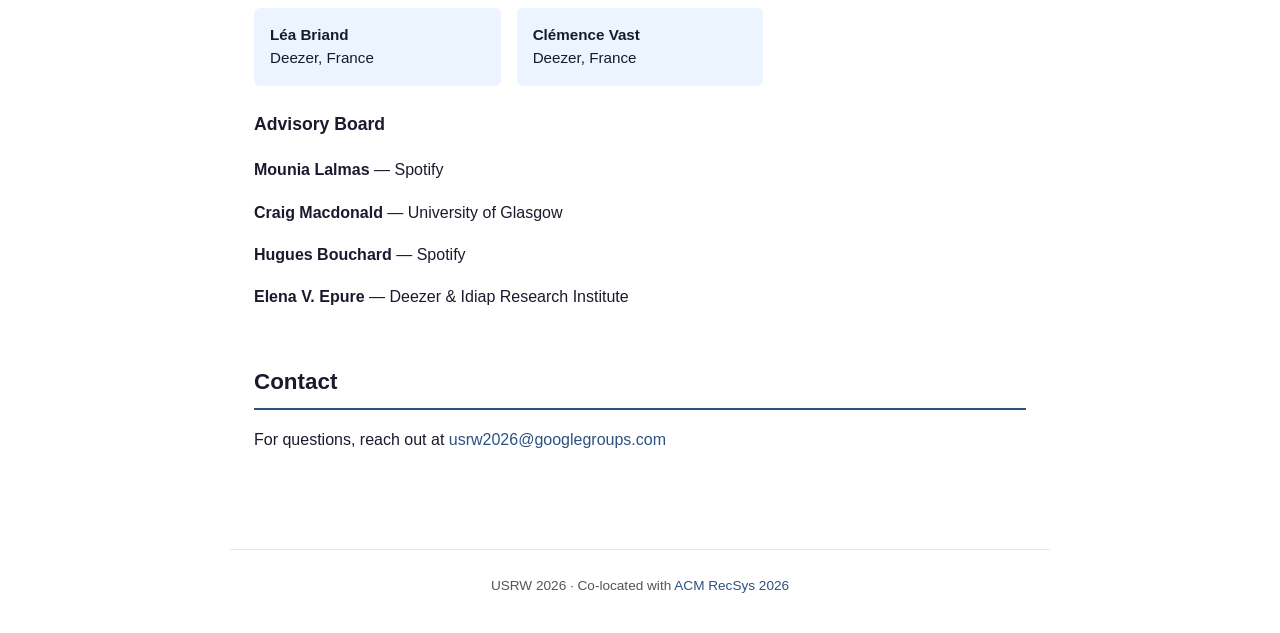
==== commit f6605f02: "Publish Dive Deep tutorial slides Co-Authored-By: Codex <noreply@openai.com>" ====
--- a/2026/index.html
+++ b/2026/index.html
@@ -254,6 +254,7 @@
         <li><strong>Real-world trade-offs:</strong> negative transfer, modular vs. unified architectures, latency, cost, controllability, and evaluation.</li>
       </ul>
       <p class="tutorial-goal">Our goal is to give attendees a clear conceptual map for thinking about unified discovery systems — not as a slogan, but as a layered design space.</p>
+      <p class="tutorial-slides"><a href="tutorial/">View the tutorial slides <span aria-hidden="true">→</span></a></p>
     </div>
   </article>
 </section>
--- a/2026/tutorial.css
+++ b/2026/tutorial.css
@@ -134,6 +134,26 @@
   font-weight: 600;
 }
 
+.tutorial-slides {
+  margin: 1.2rem 0 0;
+}
+
+.tutorial-slides a {
+  display: inline-block;
+  padding: 0.7rem 1rem;
+  border-radius: 6px;
+  background: var(--color-accent);
+  color: #fff;
+  font-weight: 700;
+  text-decoration: none;
+}
+
+.tutorial-slides a:hover,
+.tutorial-slides a:focus-visible {
+  background: #163b67;
+  text-decoration: underline;
+}
+
 @media (max-width: 600px) {
   .tutorial-summary,
   .tutorial-presenters,
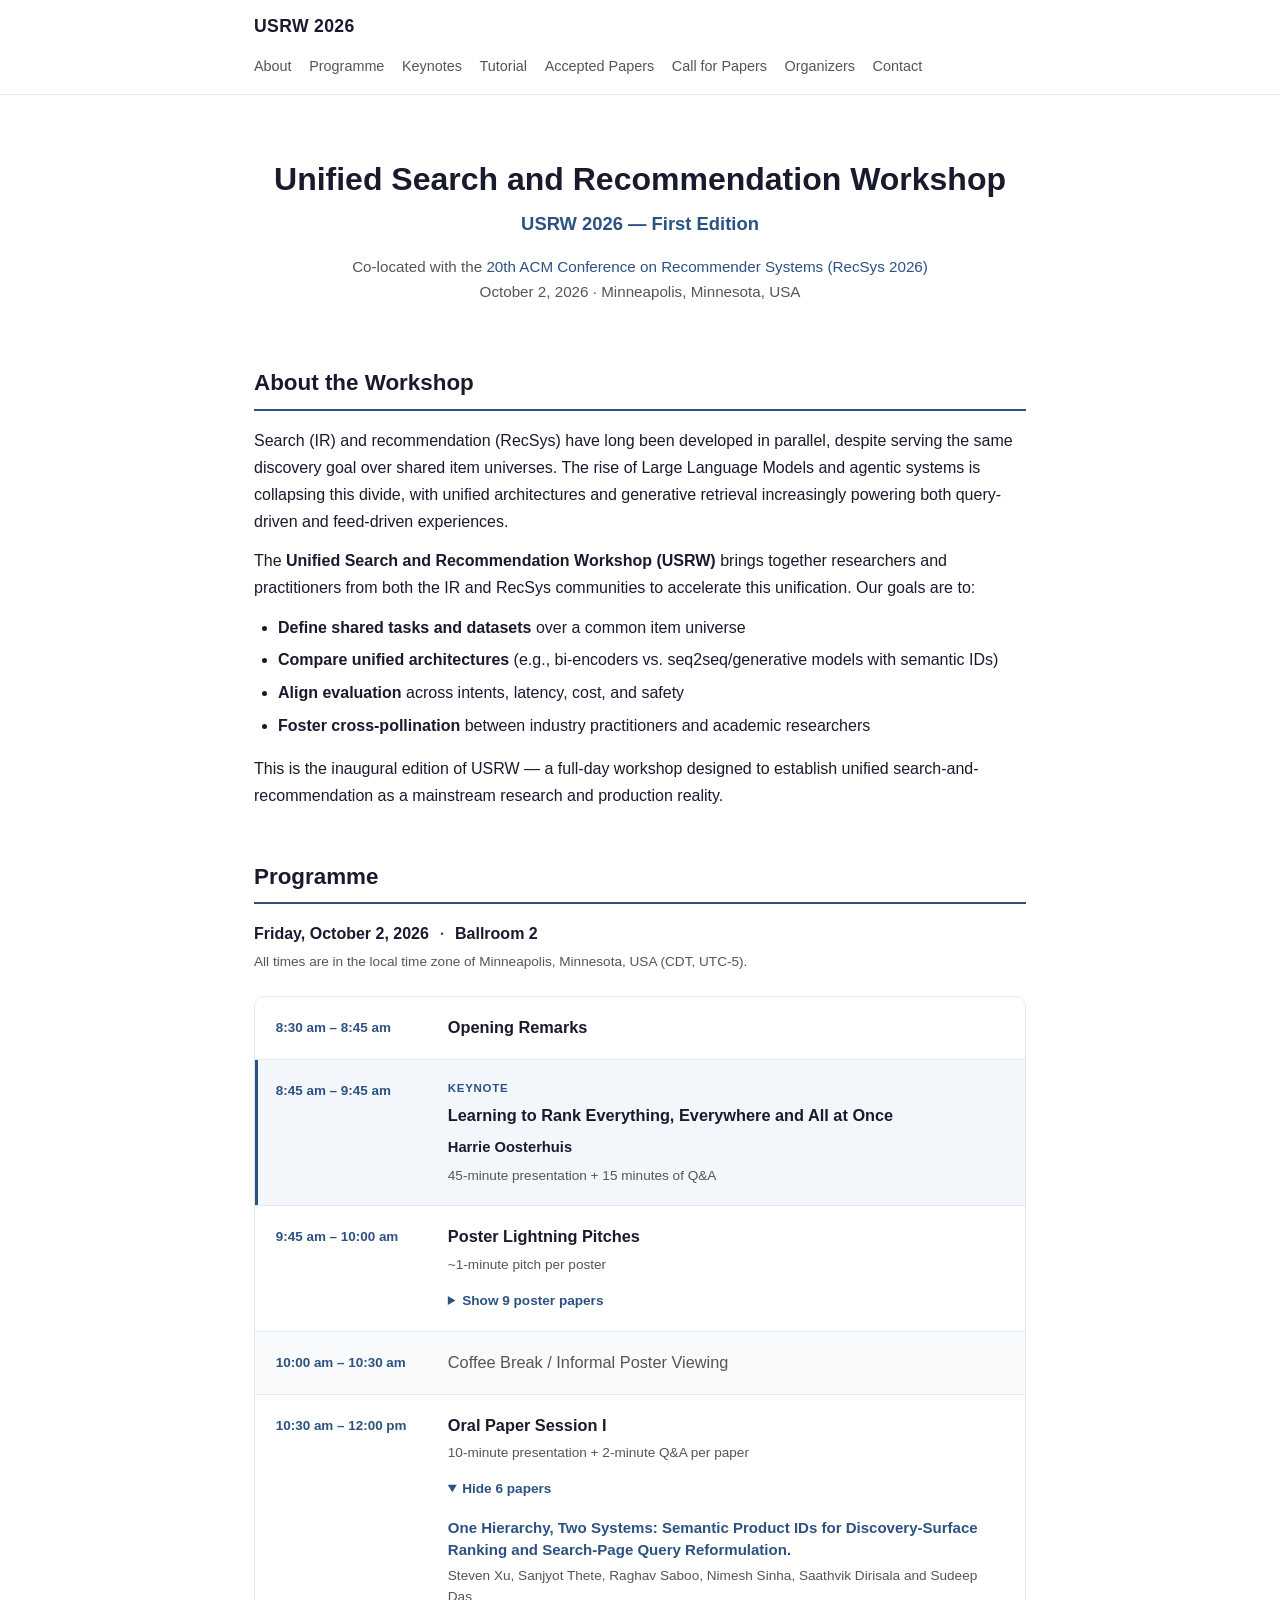
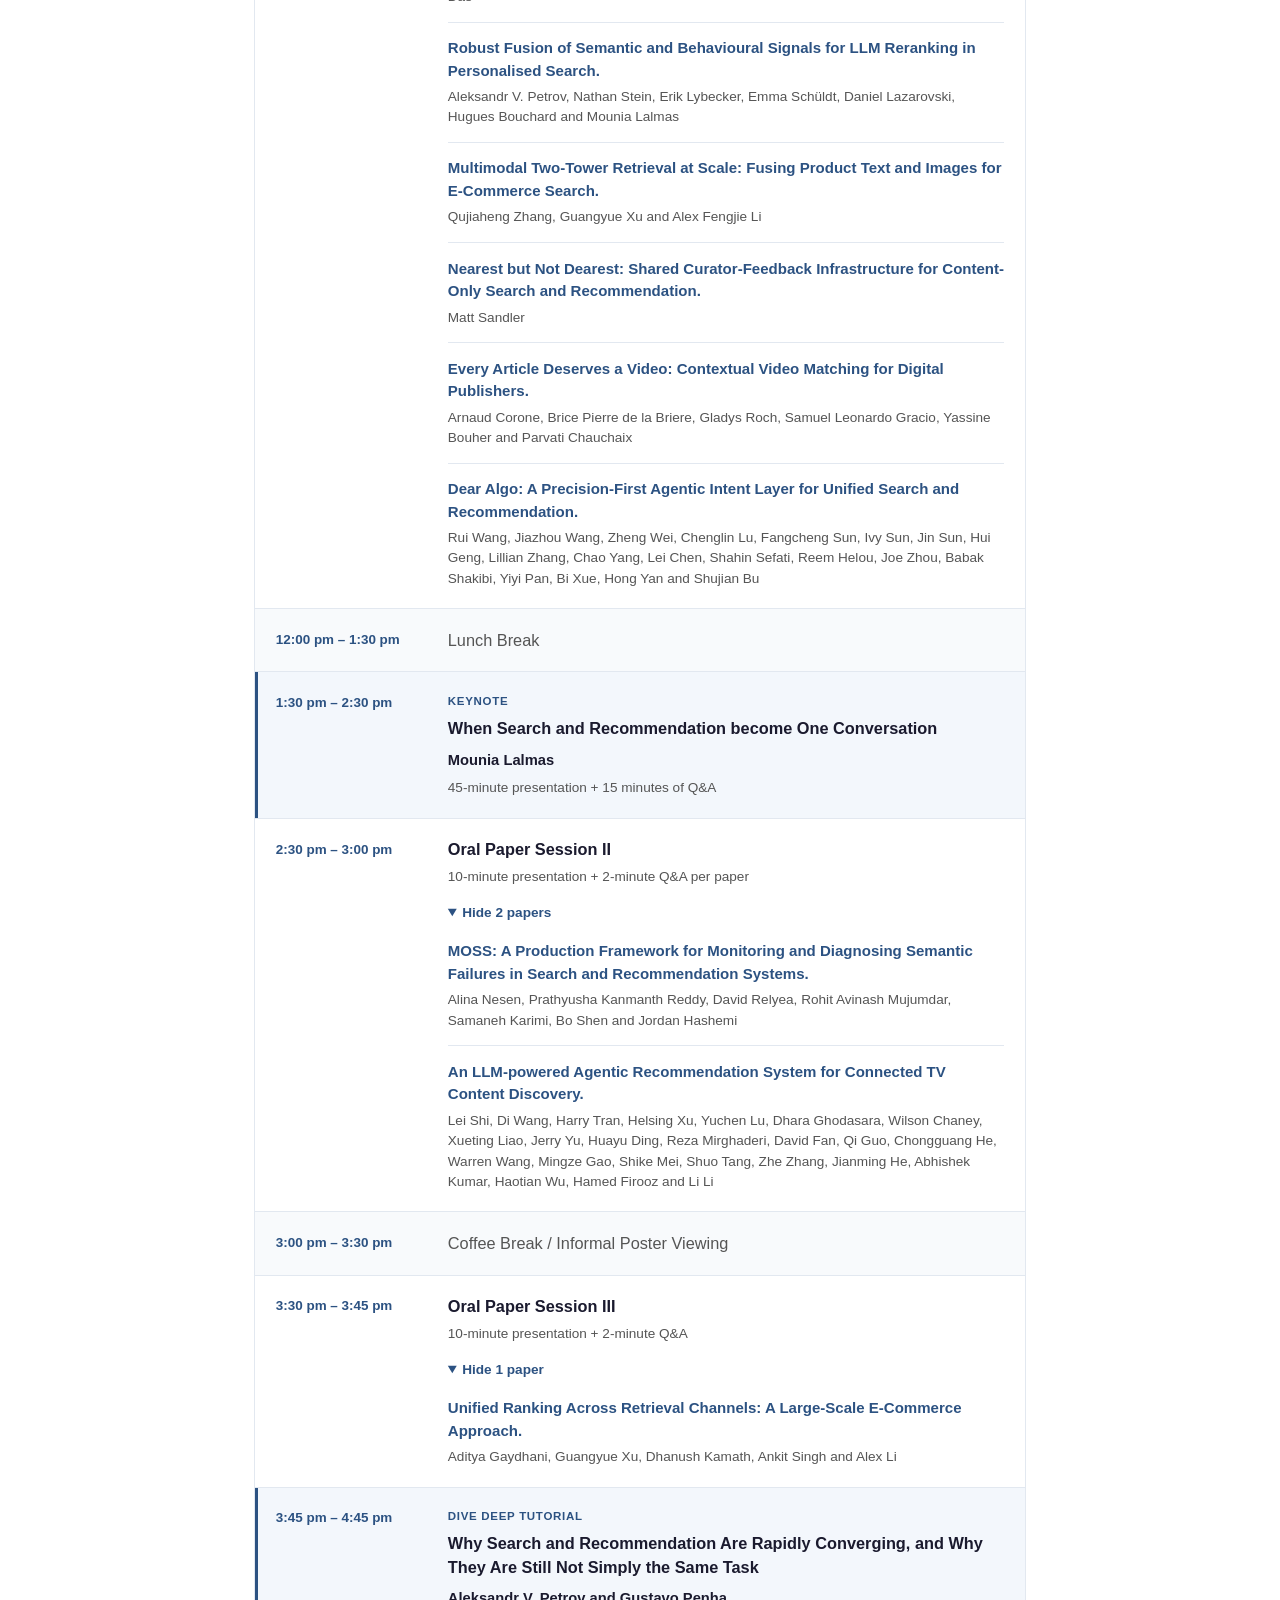
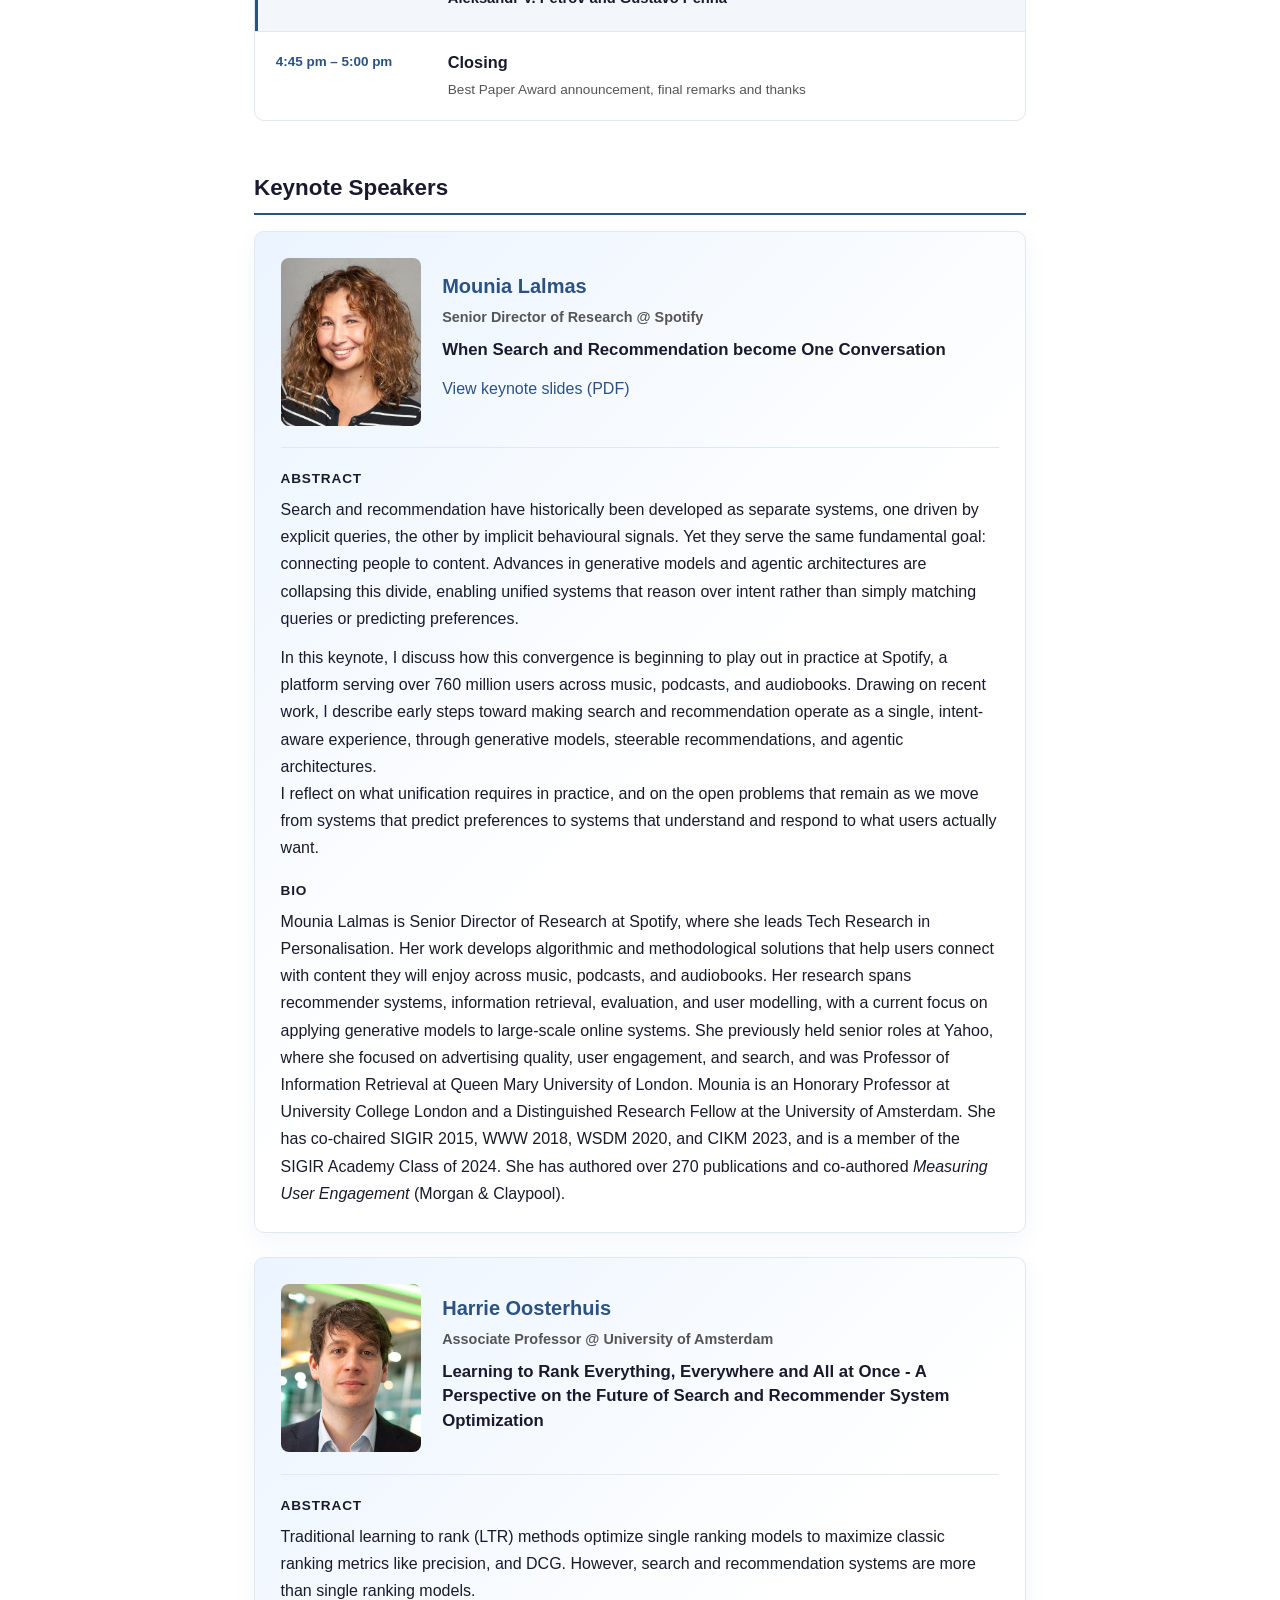
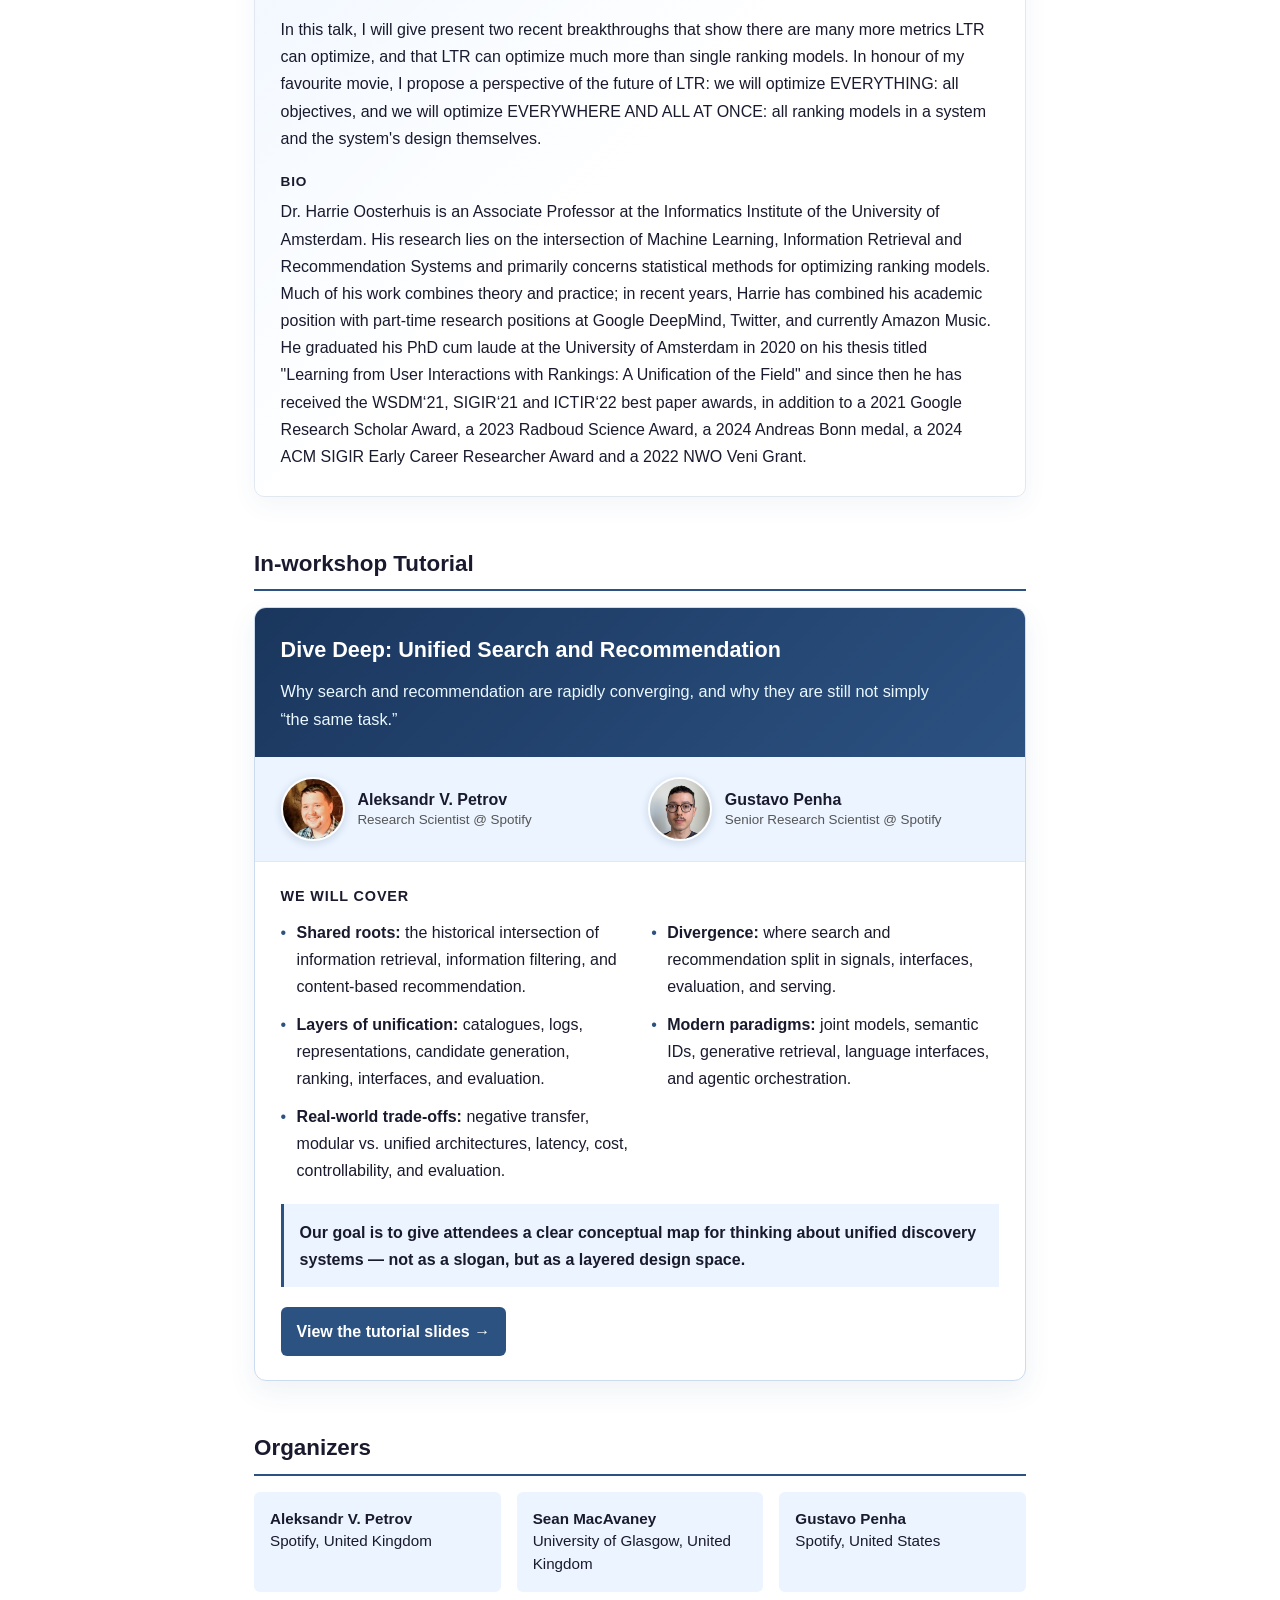
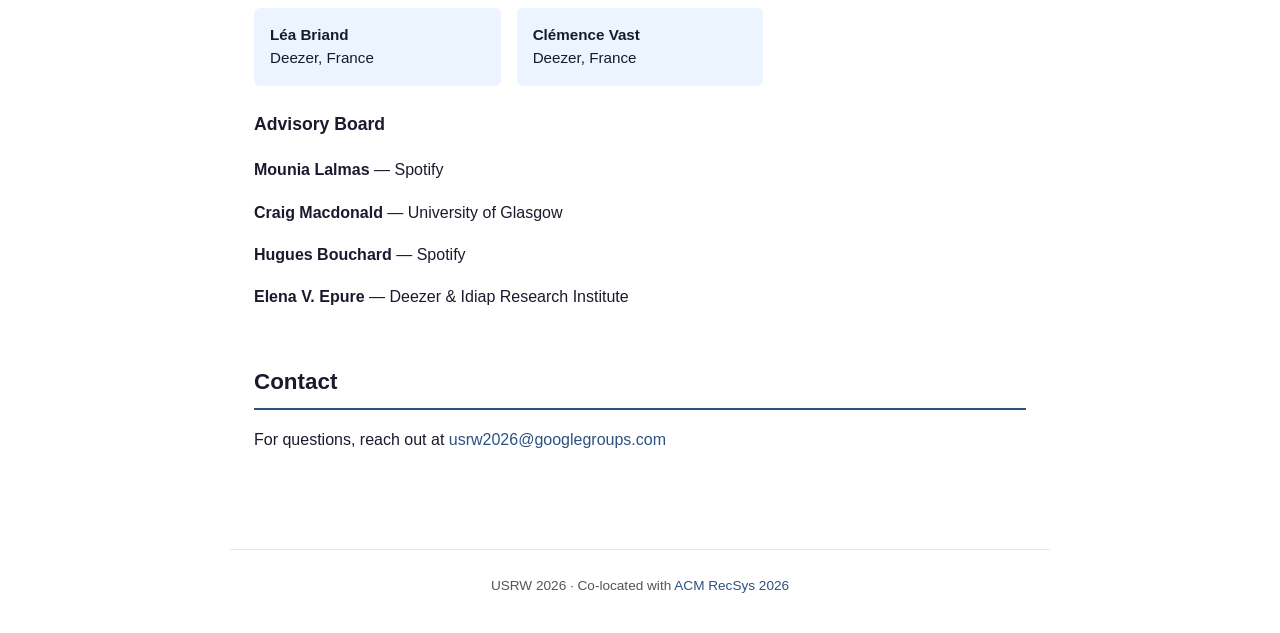
==== commit c516fbc6: "Publish Mounia Lalmas keynote slides" ====
--- a/2026/index.html
+++ b/2026/index.html
@@ -195,6 +195,7 @@
         <h3>Mounia Lalmas</h3>
         <p class="keynote-position">Senior Director of Research @ Spotify</p>
         <p class="keynote-title">When Search and Recommendation become One Conversation</p>
+        <p class="keynote-slides"><a href="assets/keynotes/mounia-lalmas-slides.pdf">View keynote slides (PDF)</a></p>
       </div>
     </div>
     <div class="keynote-details">
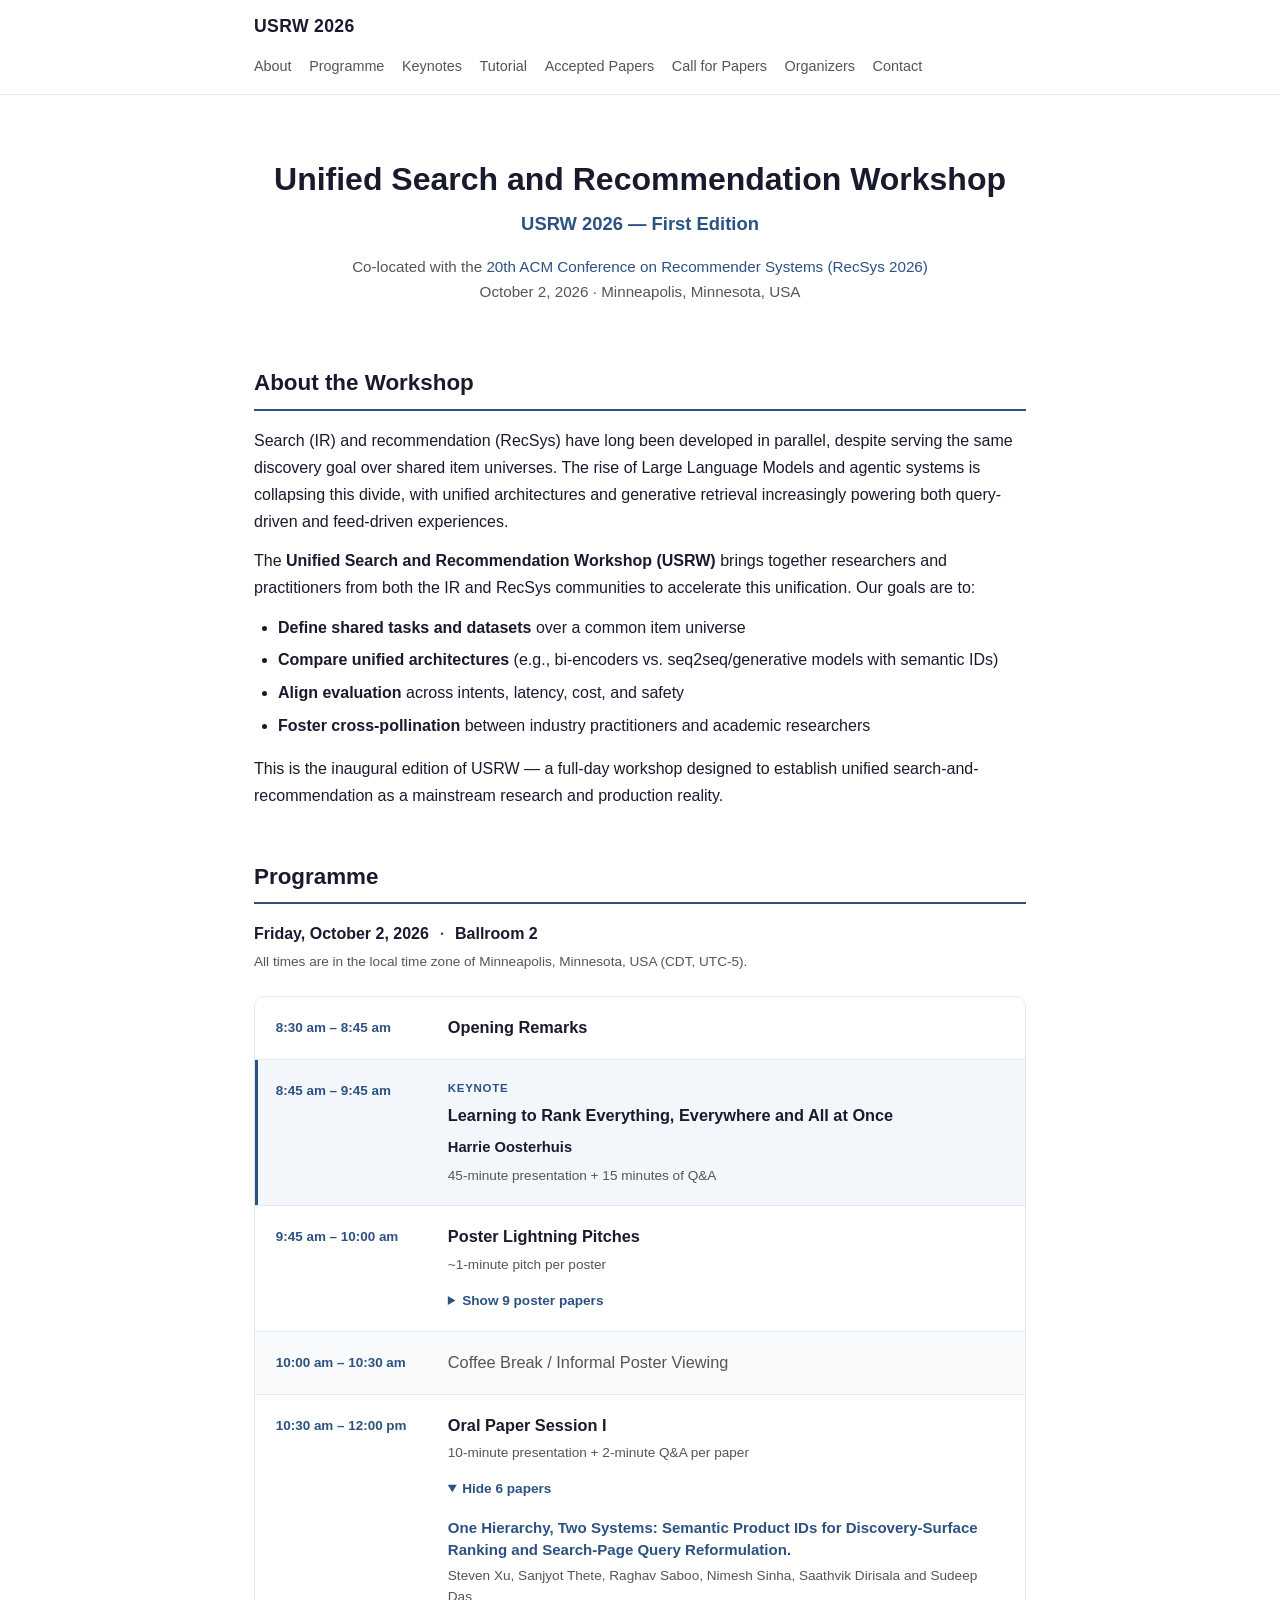
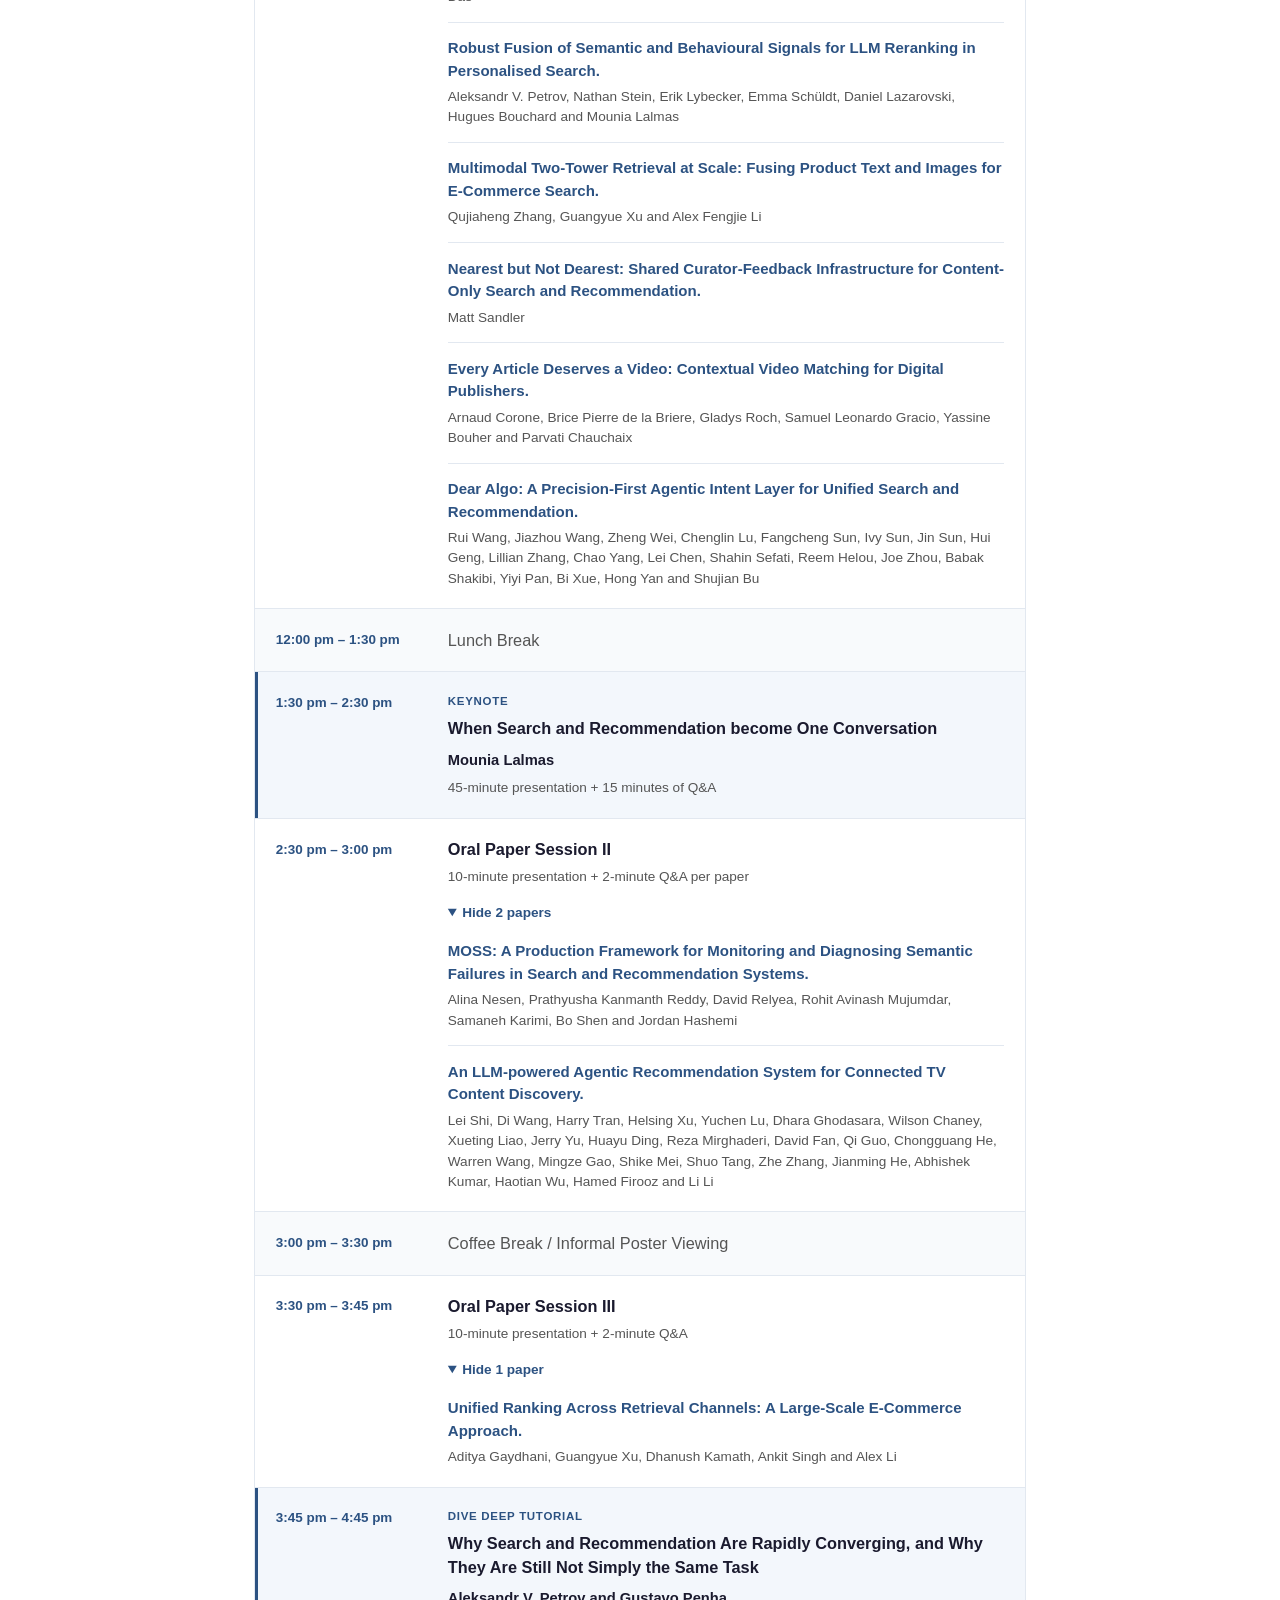
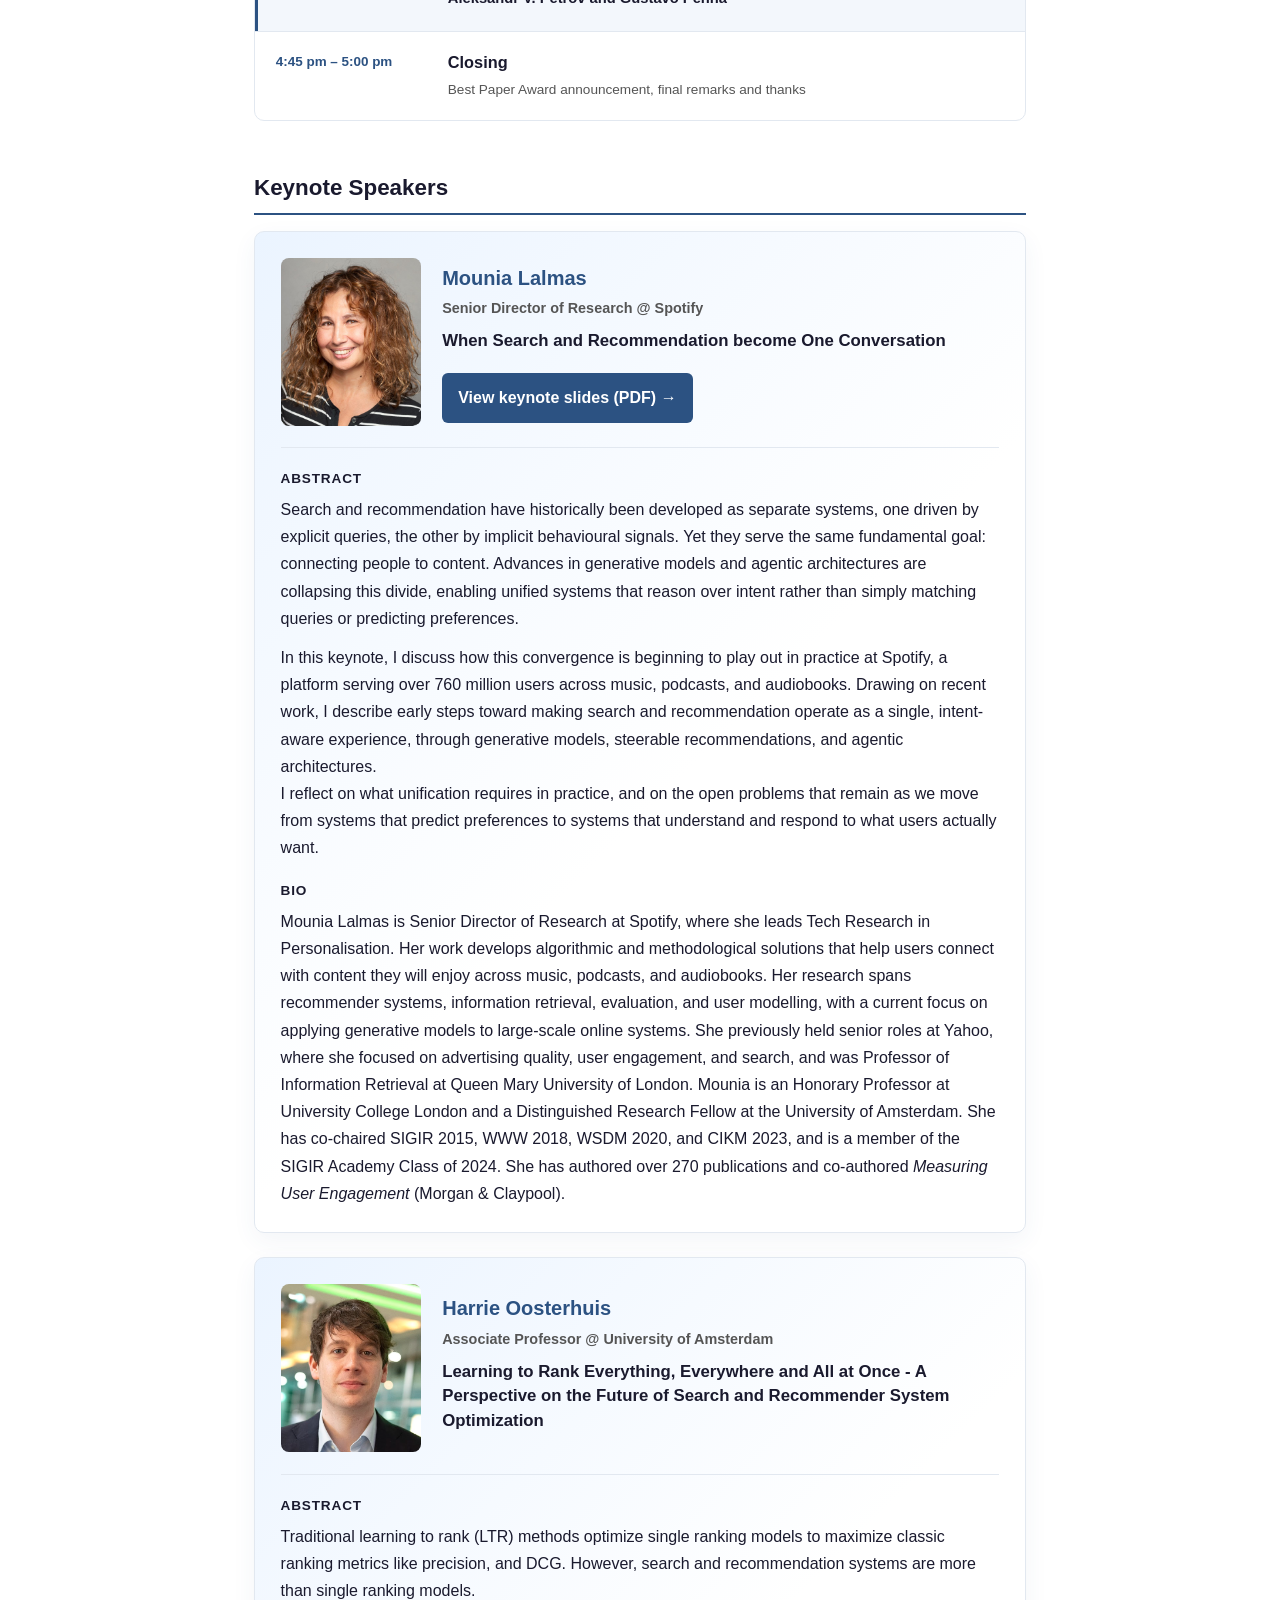
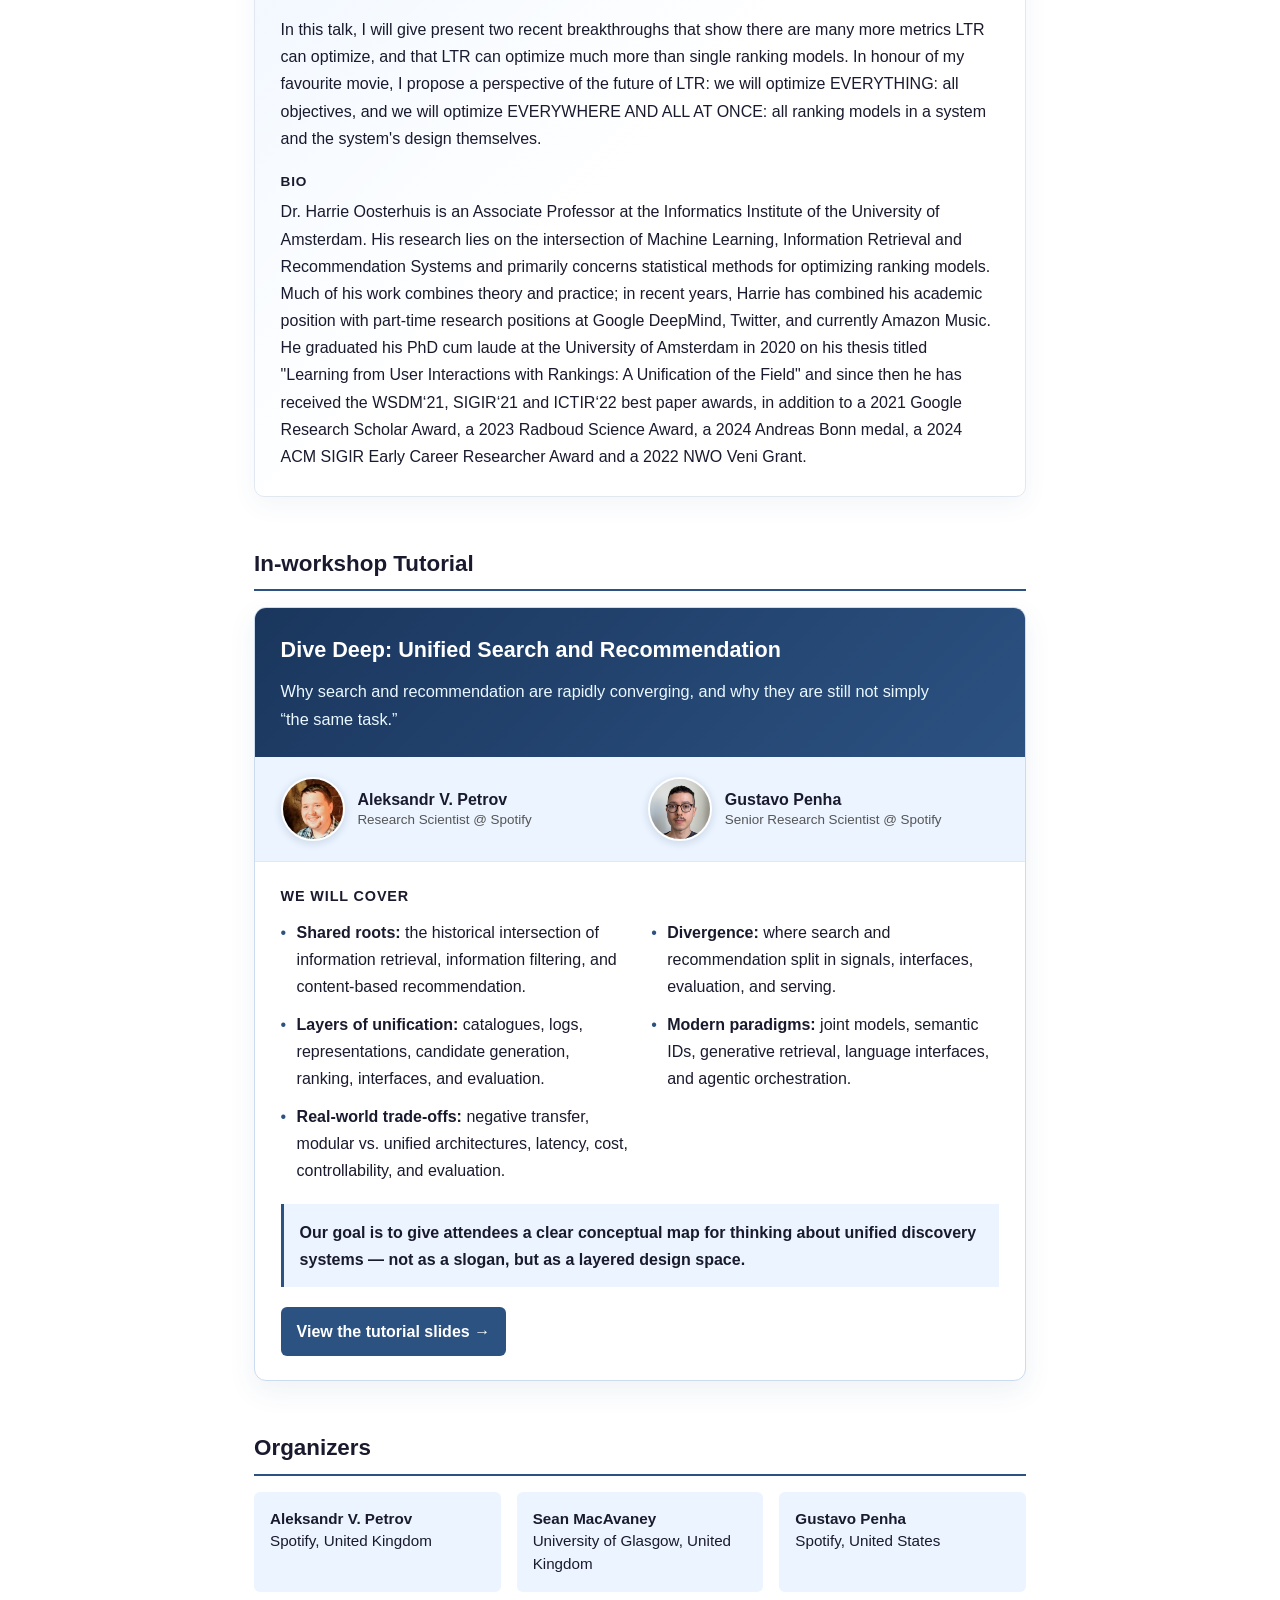
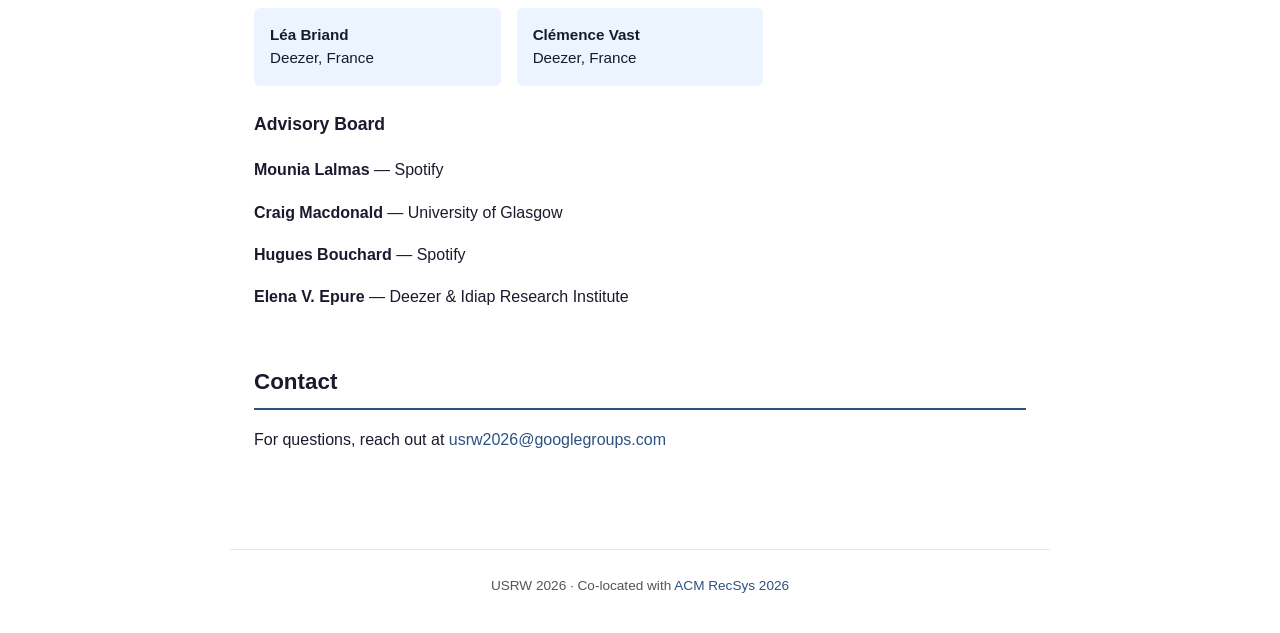
==== commit 4e608a15: "Style keynote slides link like tutorial slides" ====
--- a/2026/index.html
+++ b/2026/index.html
@@ -195,7 +195,7 @@
         <h3>Mounia Lalmas</h3>
         <p class="keynote-position">Senior Director of Research @ Spotify</p>
         <p class="keynote-title">When Search and Recommendation become One Conversation</p>
-        <p class="keynote-slides"><a href="assets/keynotes/mounia-lalmas-slides.pdf">View keynote slides (PDF)</a></p>
+        <p class="slides-link"><a href="assets/keynotes/mounia-lalmas-slides.pdf">View keynote slides (PDF) <span aria-hidden="true">→</span></a></p>
       </div>
     </div>
     <div class="keynote-details">
@@ -255,7 +255,7 @@
         <li><strong>Real-world trade-offs:</strong> negative transfer, modular vs. unified architectures, latency, cost, controllability, and evaluation.</li>
       </ul>
       <p class="tutorial-goal">Our goal is to give attendees a clear conceptual map for thinking about unified discovery systems — not as a slogan, but as a layered design space.</p>
-      <p class="tutorial-slides"><a href="tutorial/">View the tutorial slides <span aria-hidden="true">→</span></a></p>
+      <p class="slides-link"><a href="tutorial/">View the tutorial slides <span aria-hidden="true">→</span></a></p>
     </div>
   </article>
 </section>
--- a/2026/tutorial.css
+++ b/2026/tutorial.css
@@ -134,11 +134,11 @@
   font-weight: 600;
 }
 
-.tutorial-slides {
+.slides-link {
   margin: 1.2rem 0 0;
 }
 
-.tutorial-slides a {
+.slides-link a {
   display: inline-block;
   padding: 0.7rem 1rem;
   border-radius: 6px;
@@ -148,8 +148,8 @@
   text-decoration: none;
 }
 
-.tutorial-slides a:hover,
-.tutorial-slides a:focus-visible {
+.slides-link a:hover,
+.slides-link a:focus-visible {
   background: #163b67;
   text-decoration: underline;
 }
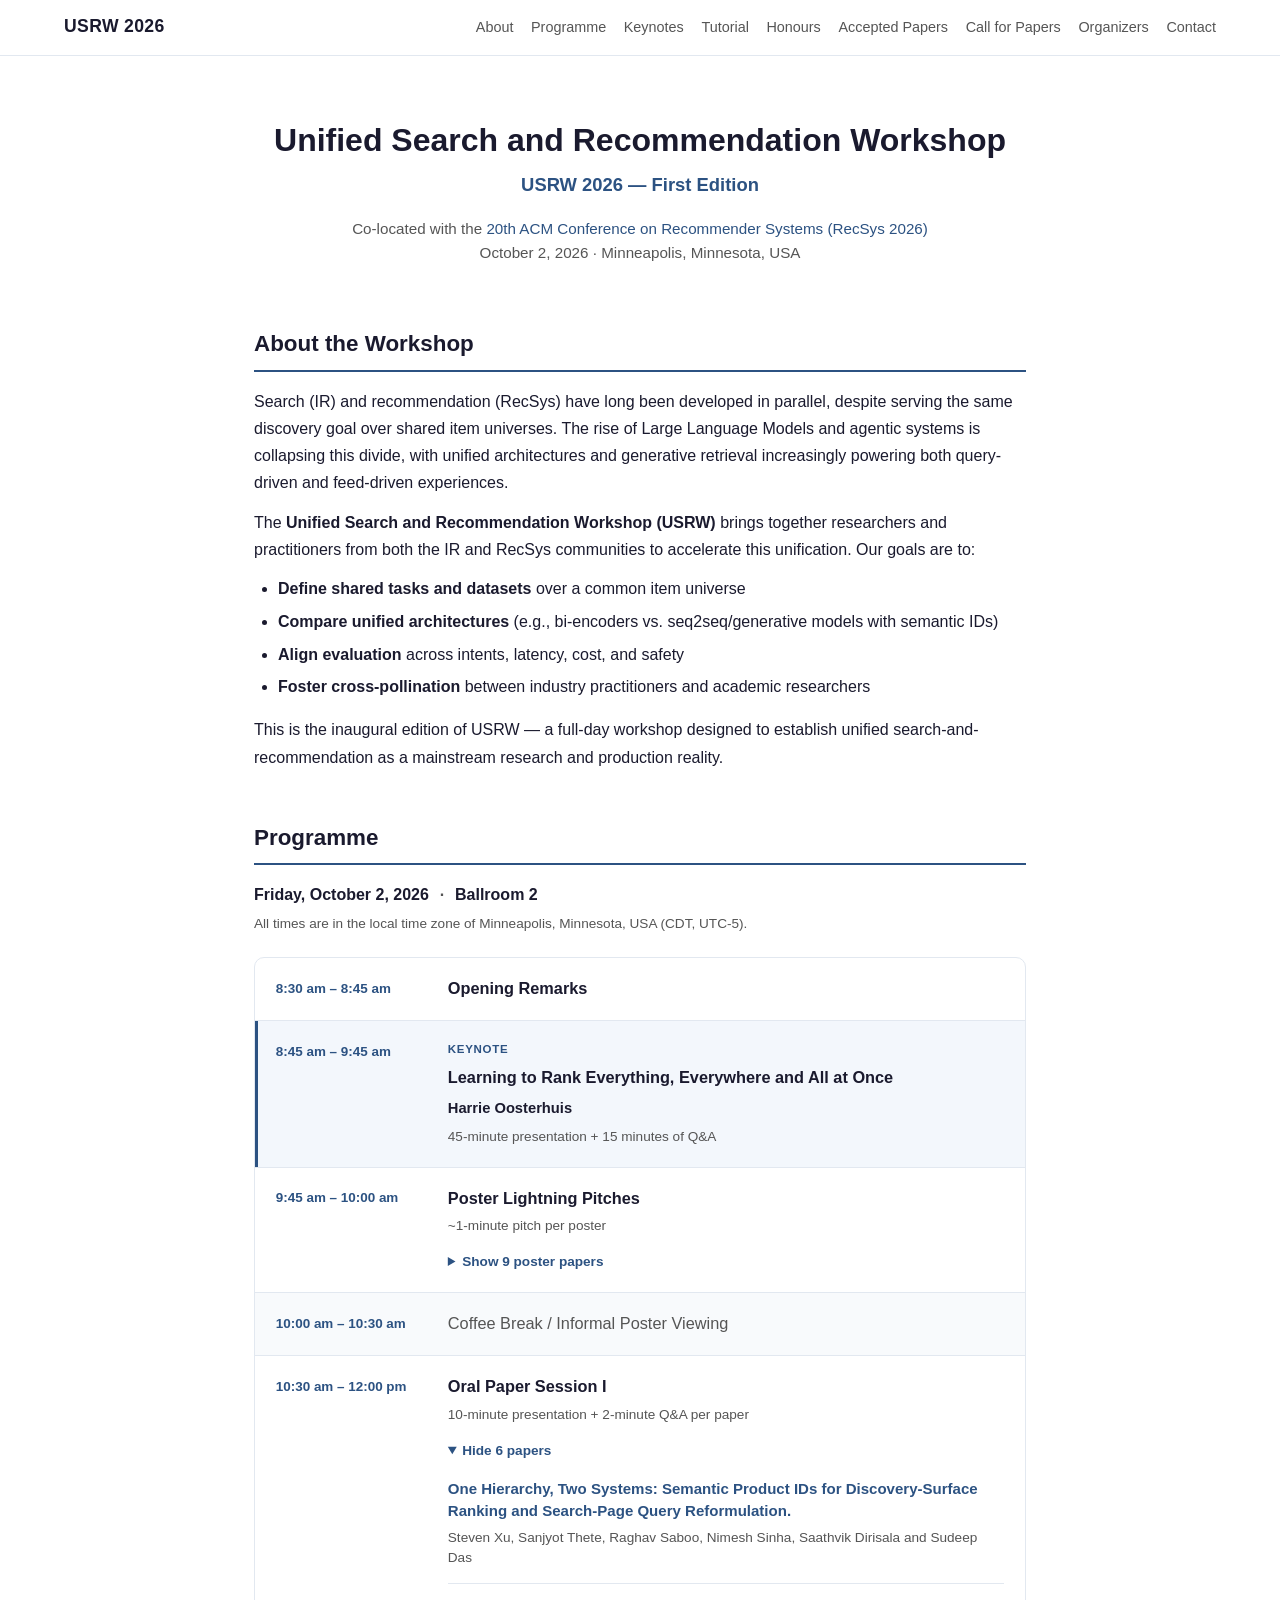
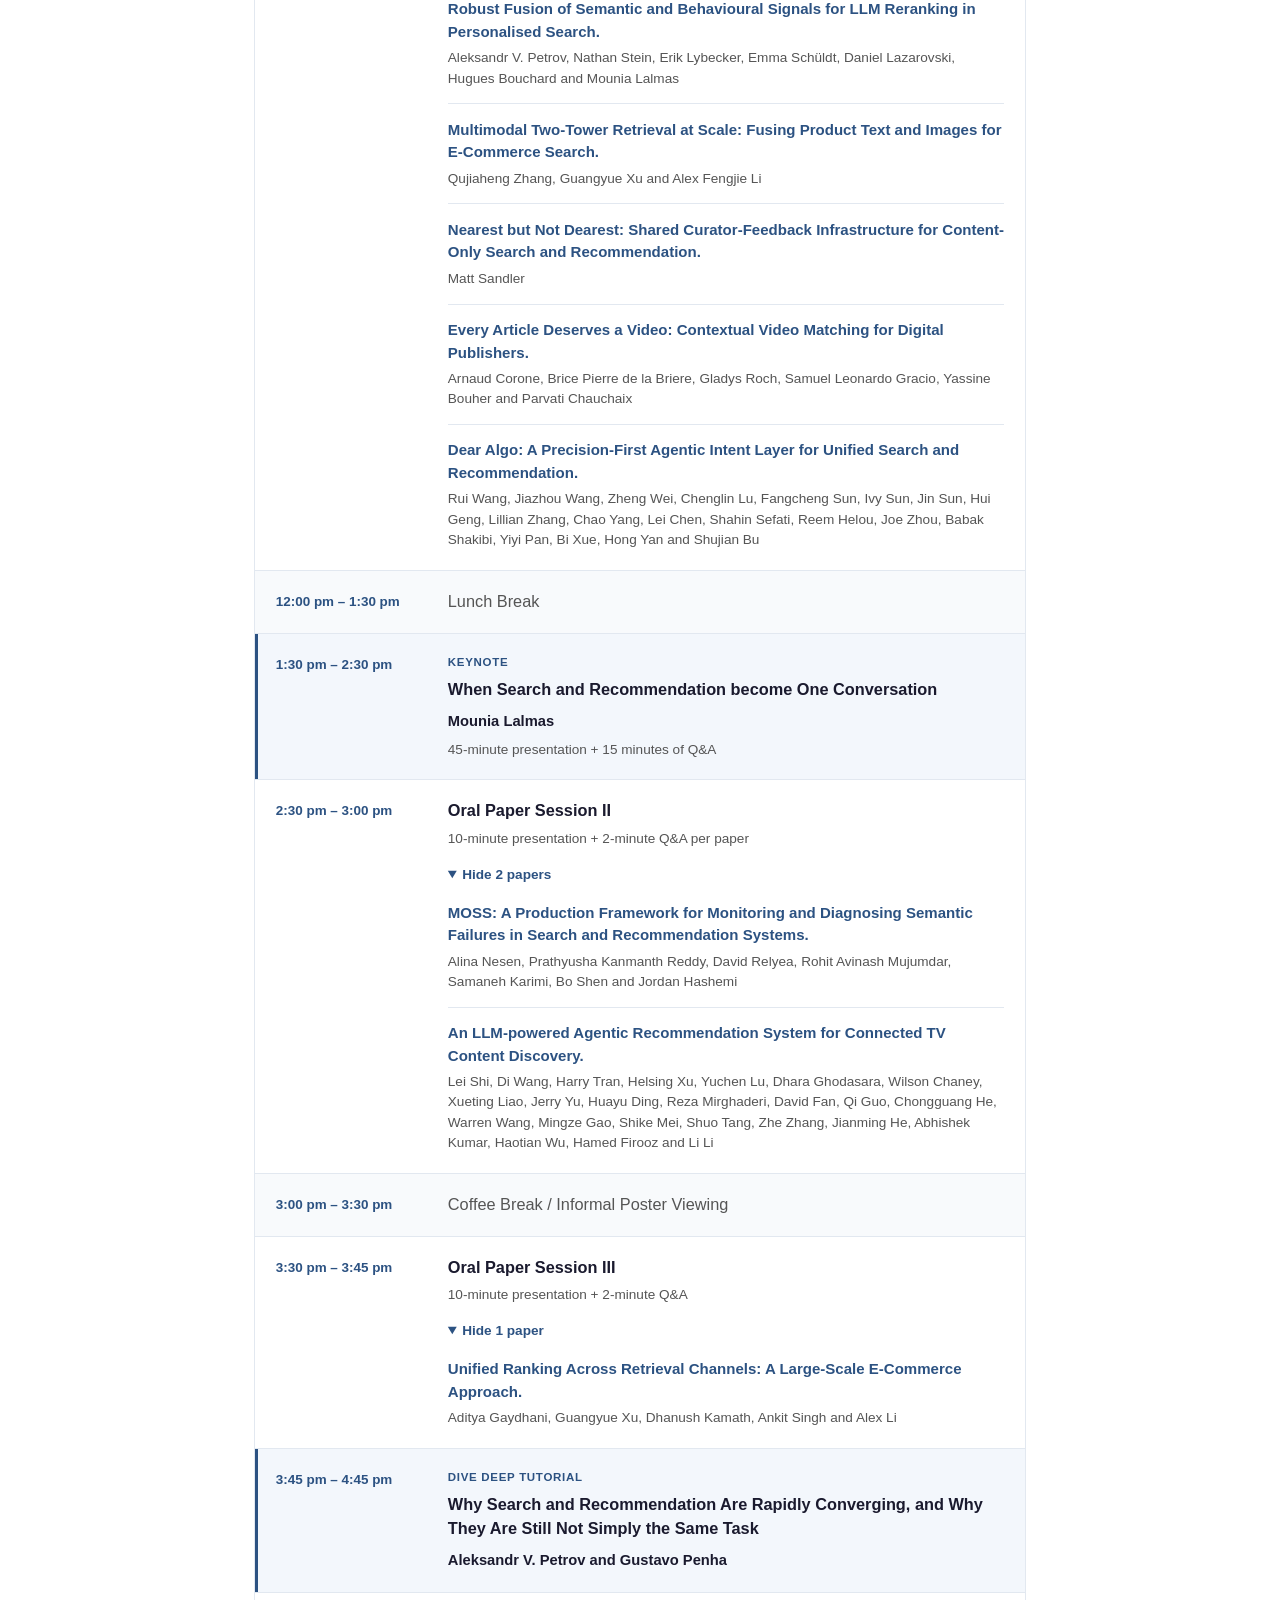
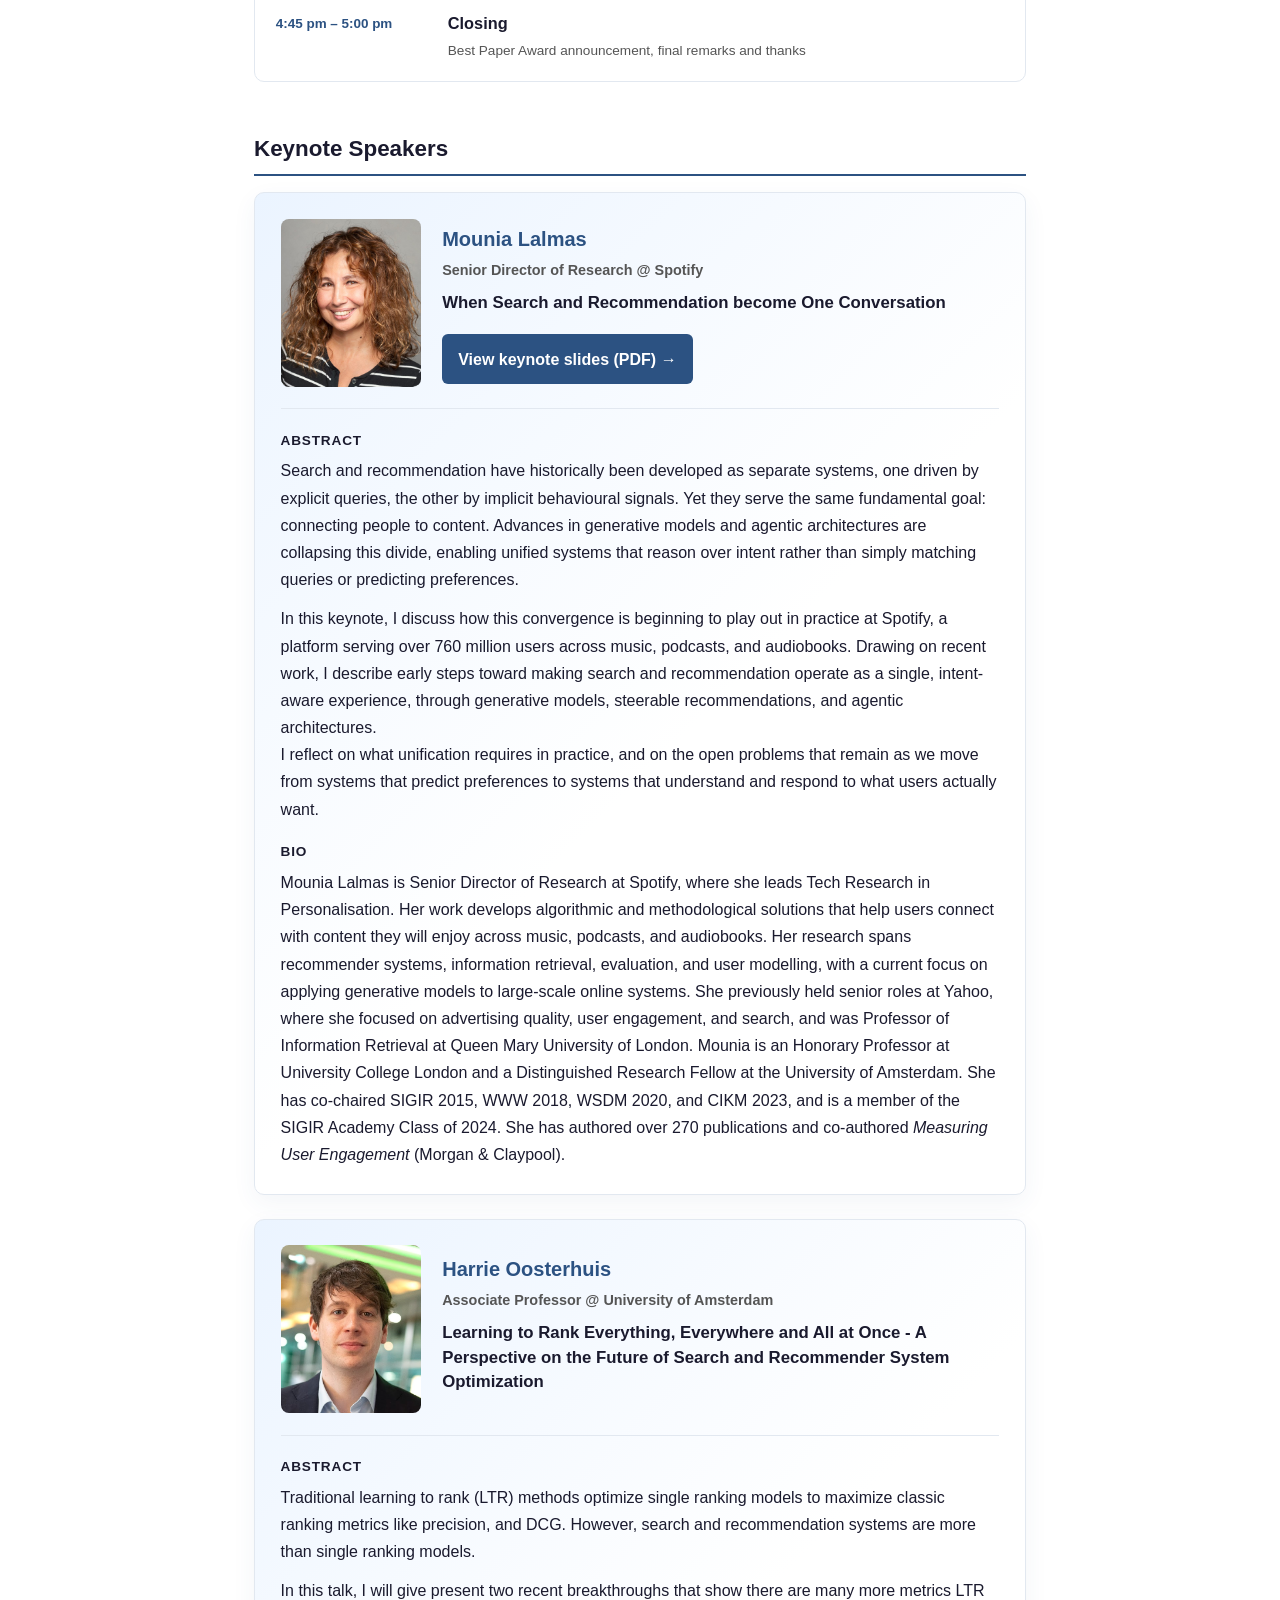
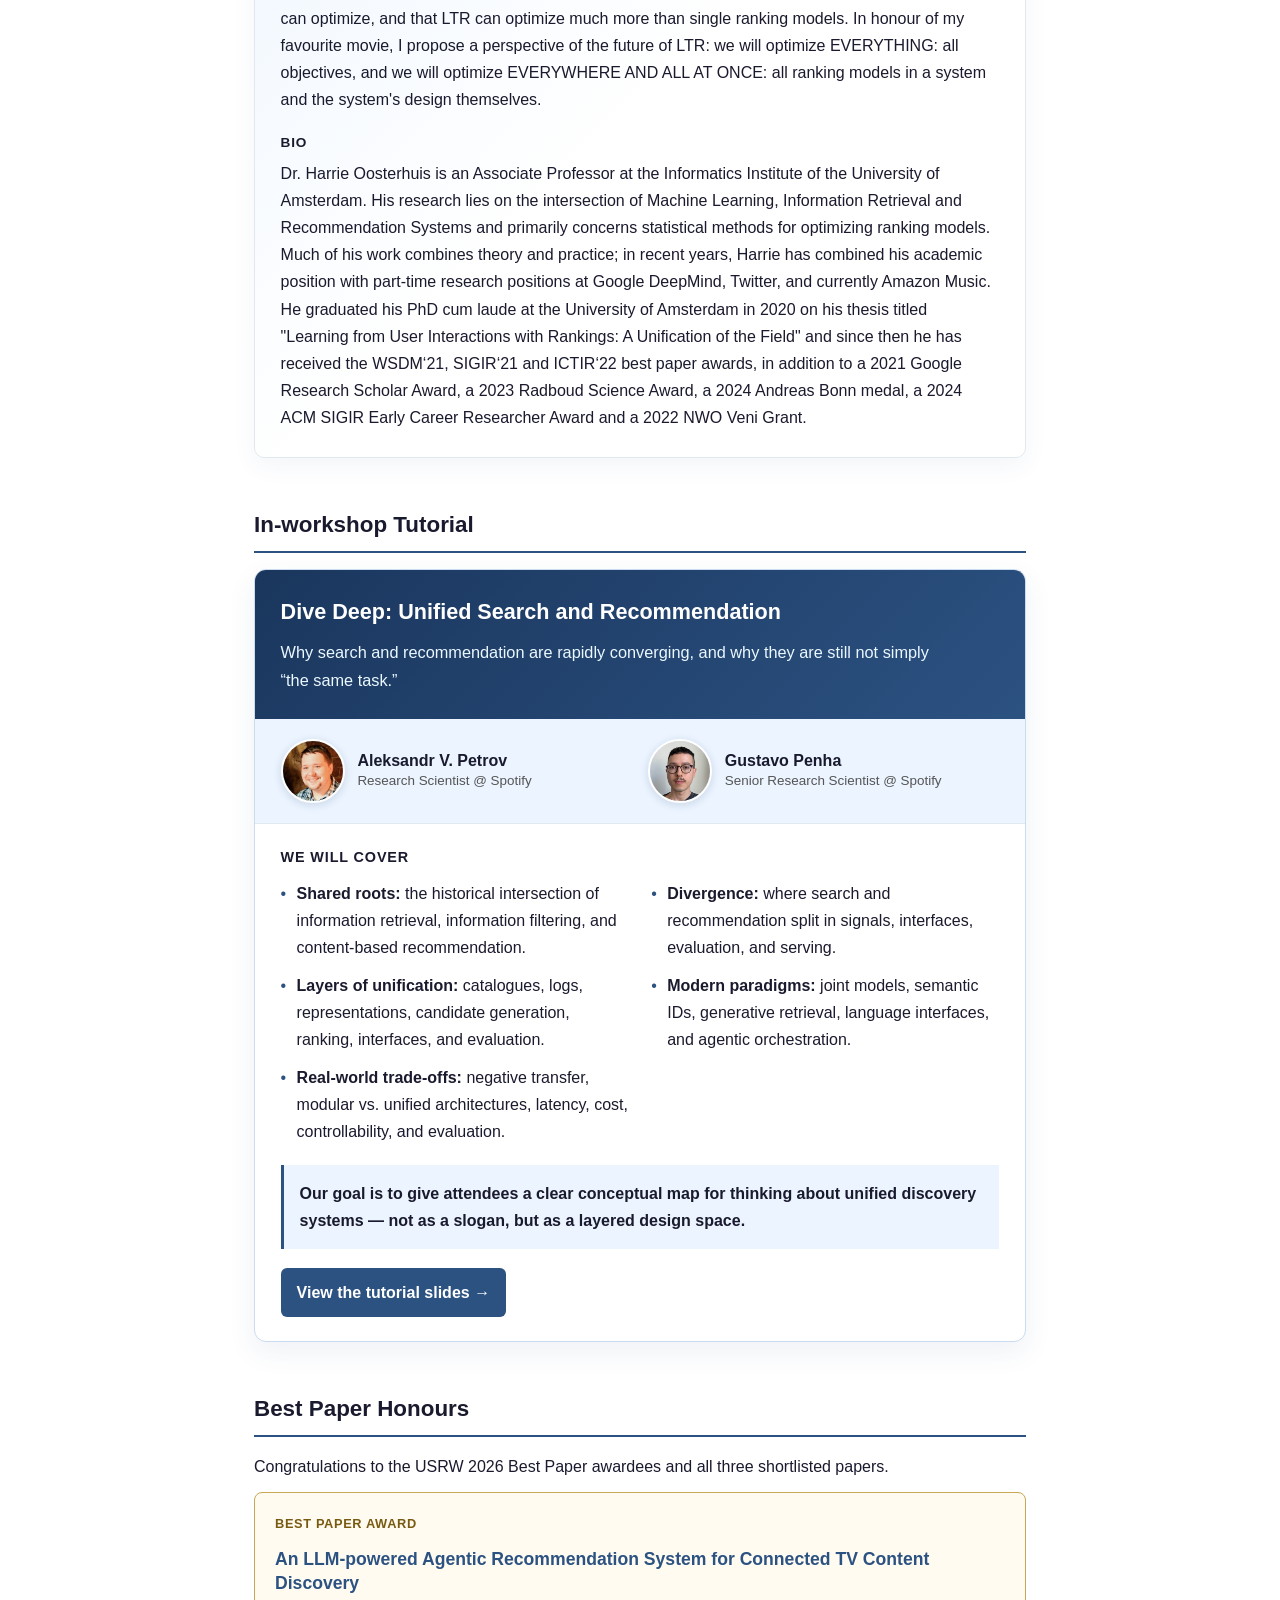
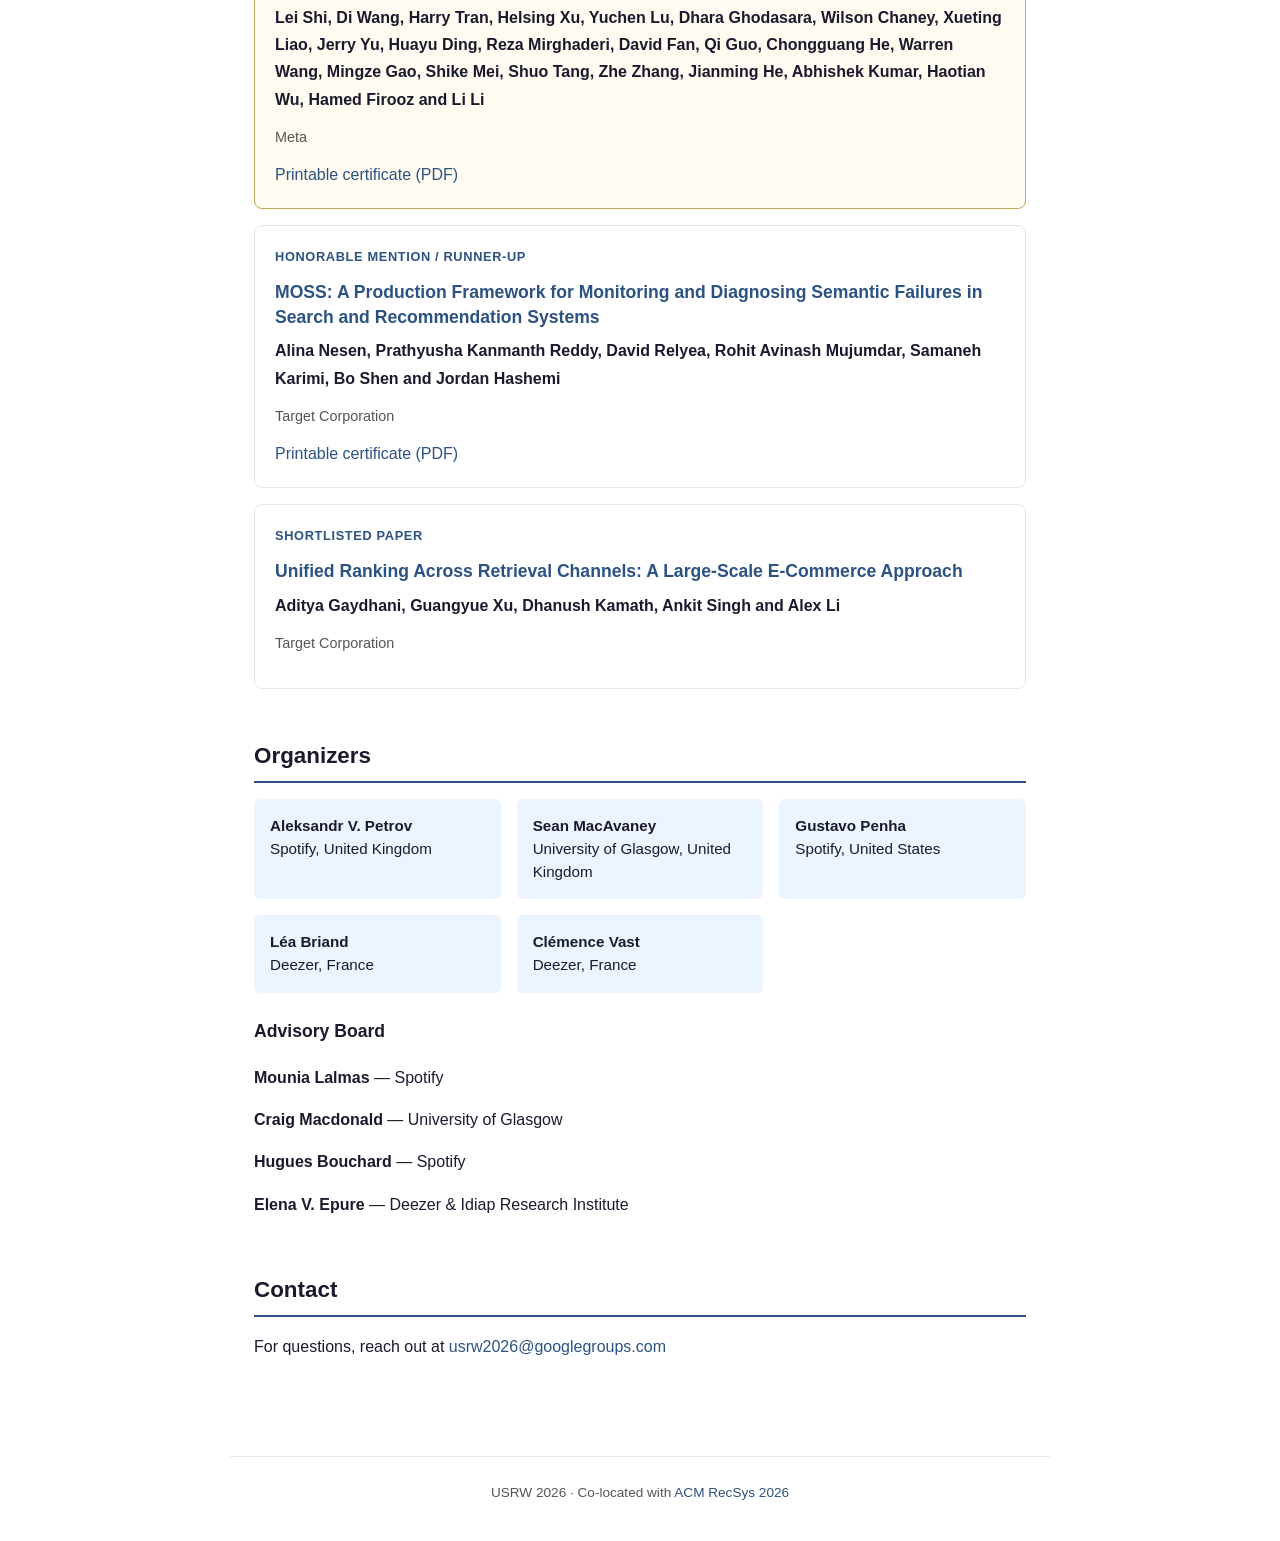
==== commit 35d99093: "Publish USRW 2026 best paper honours Co-Authored-By: Codex <noreply@openai.com>" ====
--- a/2026/index.html
+++ b/2026/index.html
@@ -10,6 +10,7 @@
   <link rel="stylesheet" href="programme.css">
   <link rel="stylesheet" href="keynotes.css">
   <link rel="stylesheet" href="tutorial.css">
+  <link rel="stylesheet" href="honours.css">
   <script src="config.js"></script>
   <script src="accepted-papers-data.js" defer></script>
   <script src="paper-sessions.js" defer></script>
@@ -25,6 +26,7 @@
       <li><a href="#programme">Programme</a></li>
       <li><a href="#keynotes">Keynotes</a></li>
       <li><a href="#tutorial">Tutorial</a></li>
+      <li><a href="#honours">Honours</a></li>
       <li><a href="accepted-papers.html">Accepted Papers</a></li>
       <li><a href="call-for-papers.html">Call for Papers</a></li>
       <li><a href="#organizers">Organizers</a></li>
@@ -260,6 +262,33 @@
   </article>
 </section>
 
+<section id="honours" aria-labelledby="honours-heading">
+  <h2 id="honours-heading">Best Paper Honours</h2>
+  <p>Congratulations to the USRW 2026 Best Paper awardees and all three shortlisted papers.</p>
+  <div class="honours-list">
+    <article class="honour honour--winner">
+      <p class="honour-label">Best Paper Award</p>
+      <h3><a href="papers/164-an-llm-powered-agentic-recommendation-system-for-connected-tv-content-discovery.pdf">An LLM-powered Agentic Recommendation System for Connected TV Content Discovery</a></h3>
+      <p class="honour-authors">Lei Shi, Di Wang, Harry Tran, Helsing Xu, Yuchen Lu, Dhara Ghodasara, Wilson Chaney, Xueting Liao, Jerry Yu, Huayu Ding, Reza Mirghaderi, David Fan, Qi Guo, Chongguang He, Warren Wang, Mingze Gao, Shike Mei, Shuo Tang, Zhe Zhang, Jianming He, Abhishek Kumar, Haotian Wu, Hamed Firooz and Li Li</p>
+      <p class="honour-affiliation">Meta</p>
+      <p class="honour-certificate"><a href="awards/best-paper-certificate.pdf">Printable certificate (PDF)</a></p>
+    </article>
+    <article class="honour">
+      <p class="honour-label">Honorable Mention / Runner-up</p>
+      <h3><a href="papers/208-moss-a-production-framework-for-monitoring-and-diagnosing-semantic-failures-in-search-and-recommendation-systems.pdf">MOSS: A Production Framework for Monitoring and Diagnosing Semantic Failures in Search and Recommendation Systems</a></h3>
+      <p class="honour-authors">Alina Nesen, Prathyusha Kanmanth Reddy, David Relyea, Rohit Avinash Mujumdar, Samaneh Karimi, Bo Shen and Jordan Hashemi</p>
+      <p class="honour-affiliation">Target Corporation</p>
+      <p class="honour-certificate"><a href="awards/honorable-mention-certificate.pdf">Printable certificate (PDF)</a></p>
+    </article>
+    <article class="honour">
+      <p class="honour-label">Shortlisted Paper</p>
+      <h3><a href="papers/206-unified-ranking-across-retrieval-channels-a-large-scale-e-commerce-approach.pdf">Unified Ranking Across Retrieval Channels: A Large-Scale E-Commerce Approach</a></h3>
+      <p class="honour-authors">Aditya Gaydhani, Guangyue Xu, Dhanush Kamath, Ankit Singh and Alex Li</p>
+      <p class="honour-affiliation">Target Corporation</p>
+    </article>
+  </div>
+</section>
+
 <section id="organizers">
   <h2>Organizers</h2>
   <div class="organizer-grid" data-render="organizers-grid"></div>
--- a/2026/navigation.css
+++ b/2026/navigation.css
@@ -11,13 +11,13 @@
 }
 
 nav {
-  max-width: var(--max-width);
+  max-width: 1200px;
   margin: 0 auto;
   padding: 0.75rem 1.5rem;
   display: flex;
   align-items: center;
   justify-content: space-between;
-  flex-wrap: wrap;
+  flex-wrap: nowrap;
   gap: 0.55rem 1.5rem;
 }
 
@@ -30,7 +30,7 @@
 
 nav ul {
   display: flex;
-  flex-wrap: wrap;
+  flex-wrap: nowrap;
   gap: 0.4rem 1.1rem;
   margin: 0;
   padding: 0;
@@ -59,7 +59,7 @@
   border-radius: 2px;
 }
 
-@media (max-width: 800px) {
+@media (max-width: 1100px) {
   html { scroll-padding-top: 7rem; }
 
   nav {
@@ -78,3 +78,15 @@
 
   nav li { flex: 0 0 auto; }
 }
+
+@media (max-width: 800px) {
+  html { scroll-padding-top: 0; }
+
+  header { position: static; }
+
+  nav ul {
+    flex-wrap: wrap;
+    overflow-x: visible;
+    gap: 0.15rem 1rem;
+  }
+}
--- a/2026/honours.css
+++ b/2026/honours.css
@@ -0,0 +1,39 @@
+.honours-list {
+  display: grid;
+  gap: 1rem;
+}
+
+.honour {
+  border: 1px solid var(--color-border);
+  border-radius: 8px;
+  padding: 1.25rem;
+}
+
+.honour--winner {
+  border-color: #c8a755;
+  background: #fffbf0;
+}
+
+.honour-label {
+  color: var(--color-accent);
+  font-size: 0.8rem;
+  font-weight: 700;
+  letter-spacing: 0.05em;
+  text-transform: uppercase;
+}
+
+.honour--winner .honour-label { color: #795a11; }
+
+.honour h3 {
+  line-height: 1.4;
+  margin: 0.25rem 0 0.5rem;
+}
+
+.honour-authors { font-weight: 600; }
+
+.honour-affiliation {
+  color: var(--color-muted);
+  font-size: 0.9rem;
+}
+
+.honour-certificate { margin: 0.7rem 0 0; }
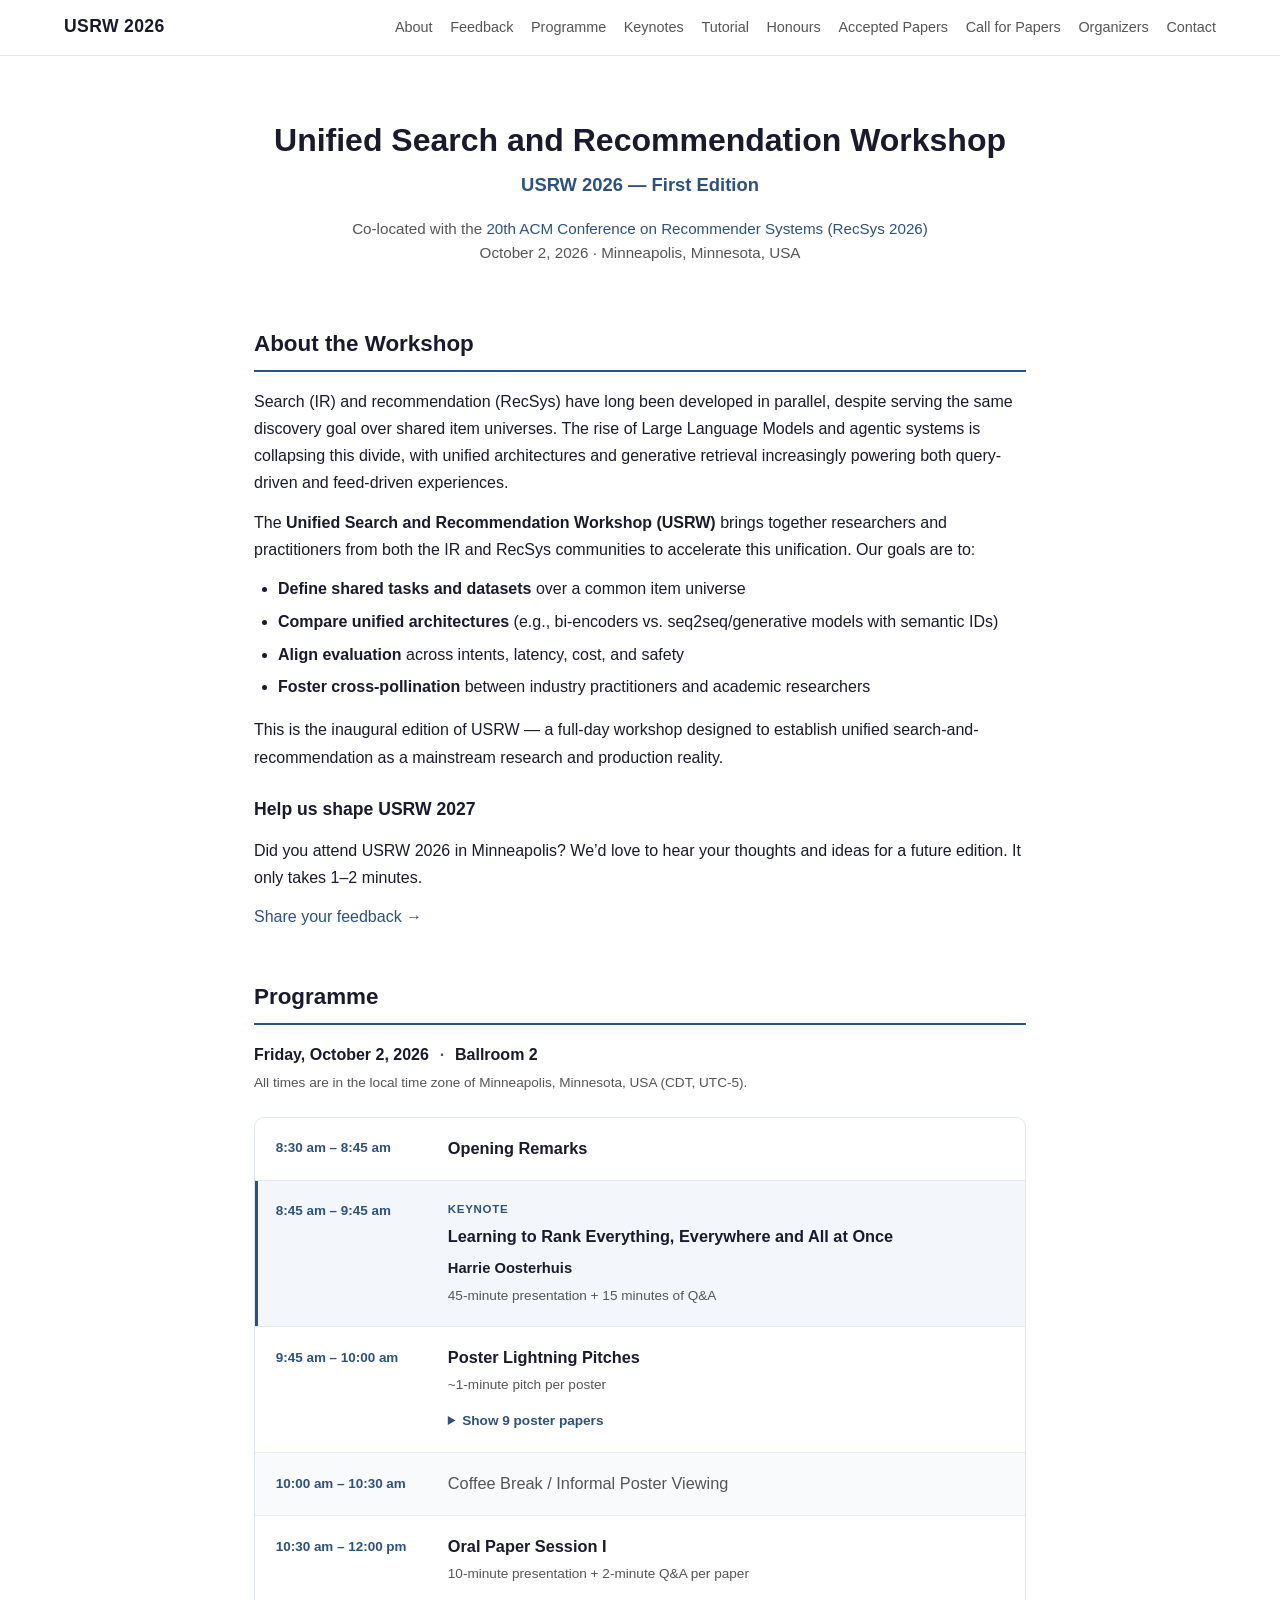
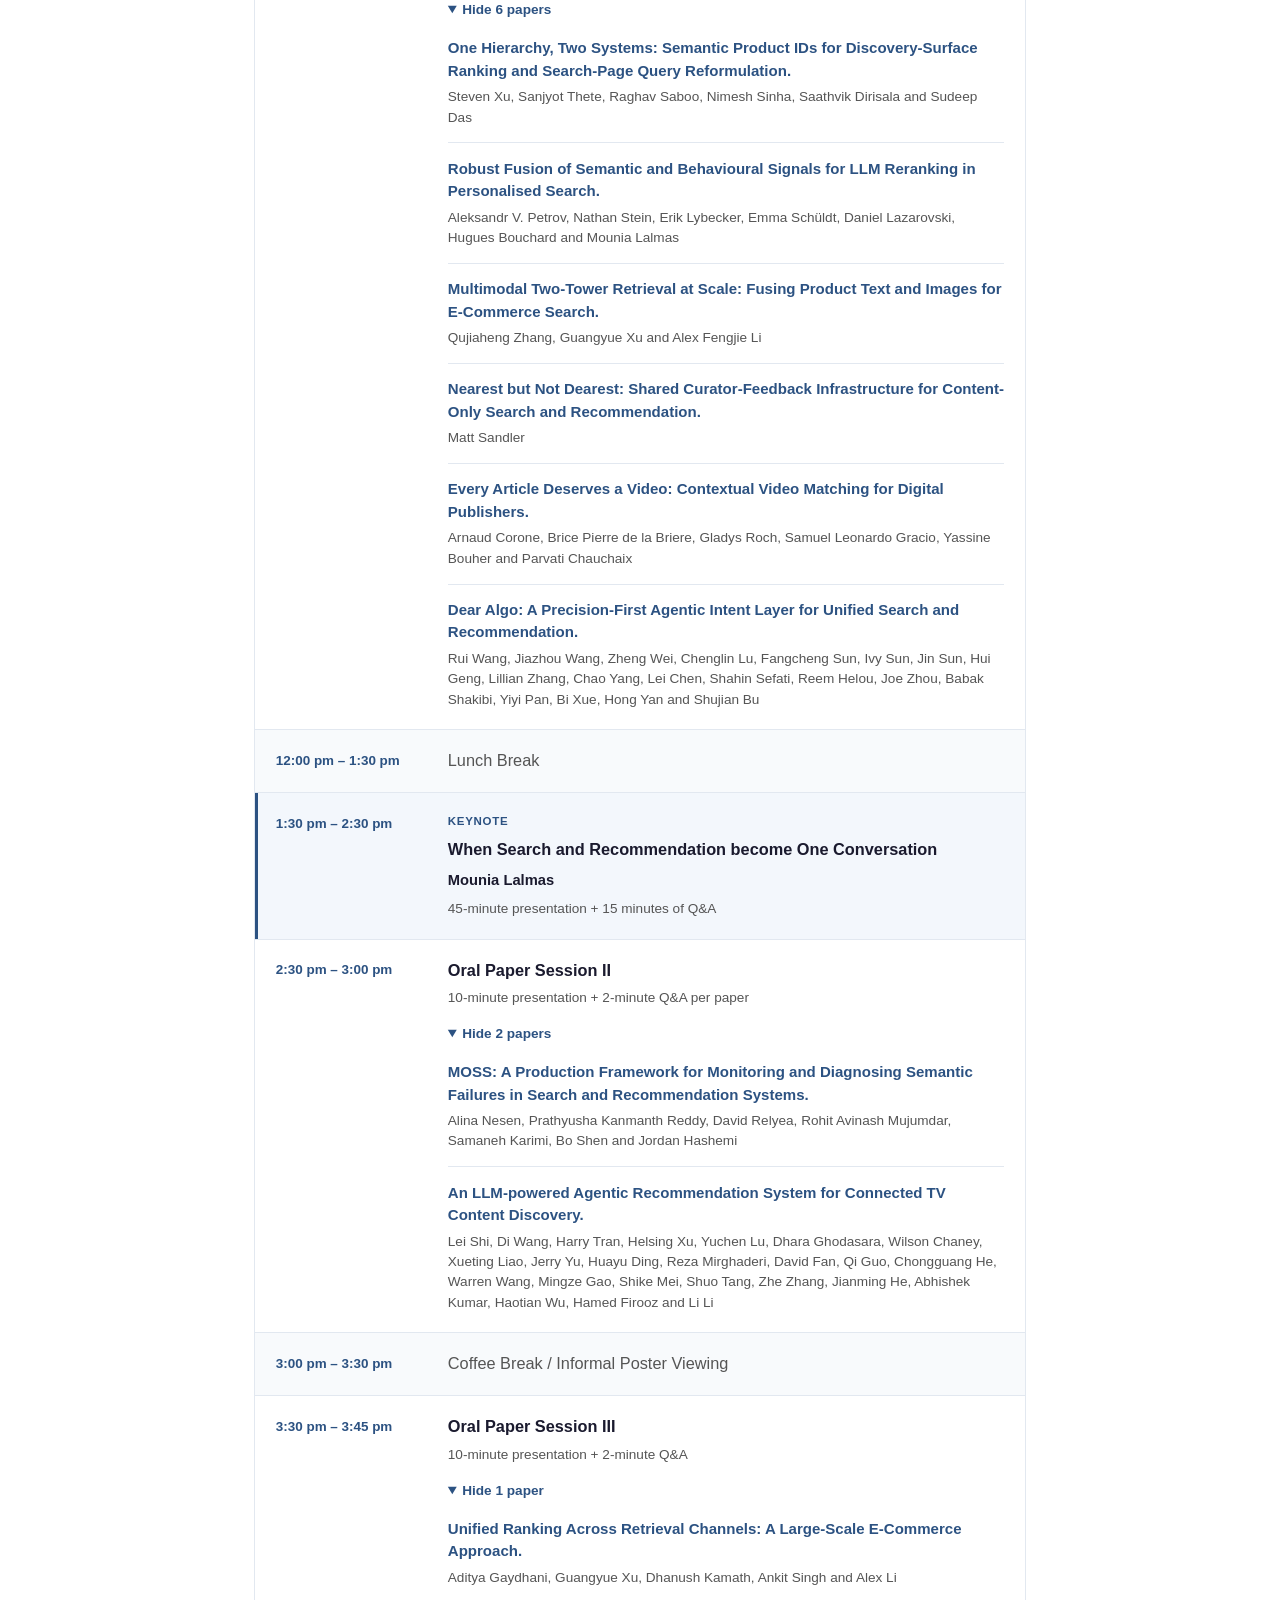
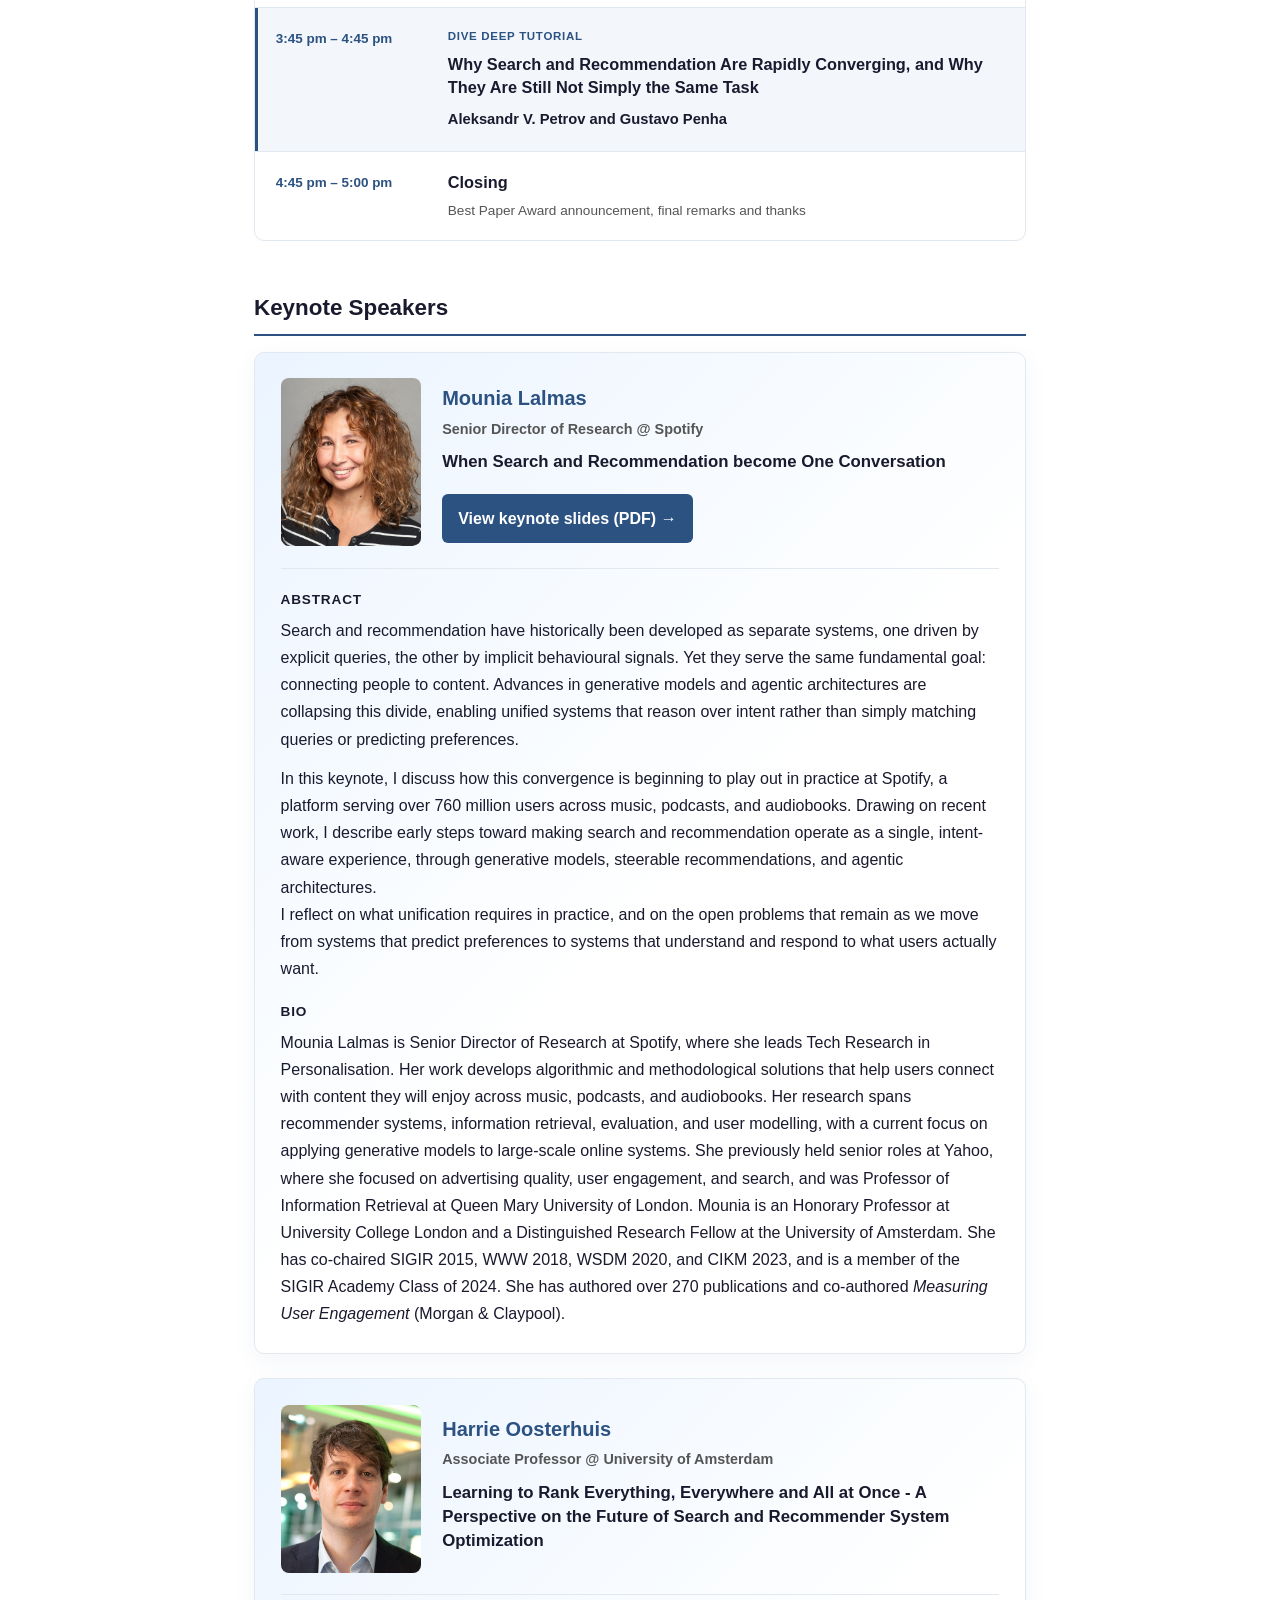
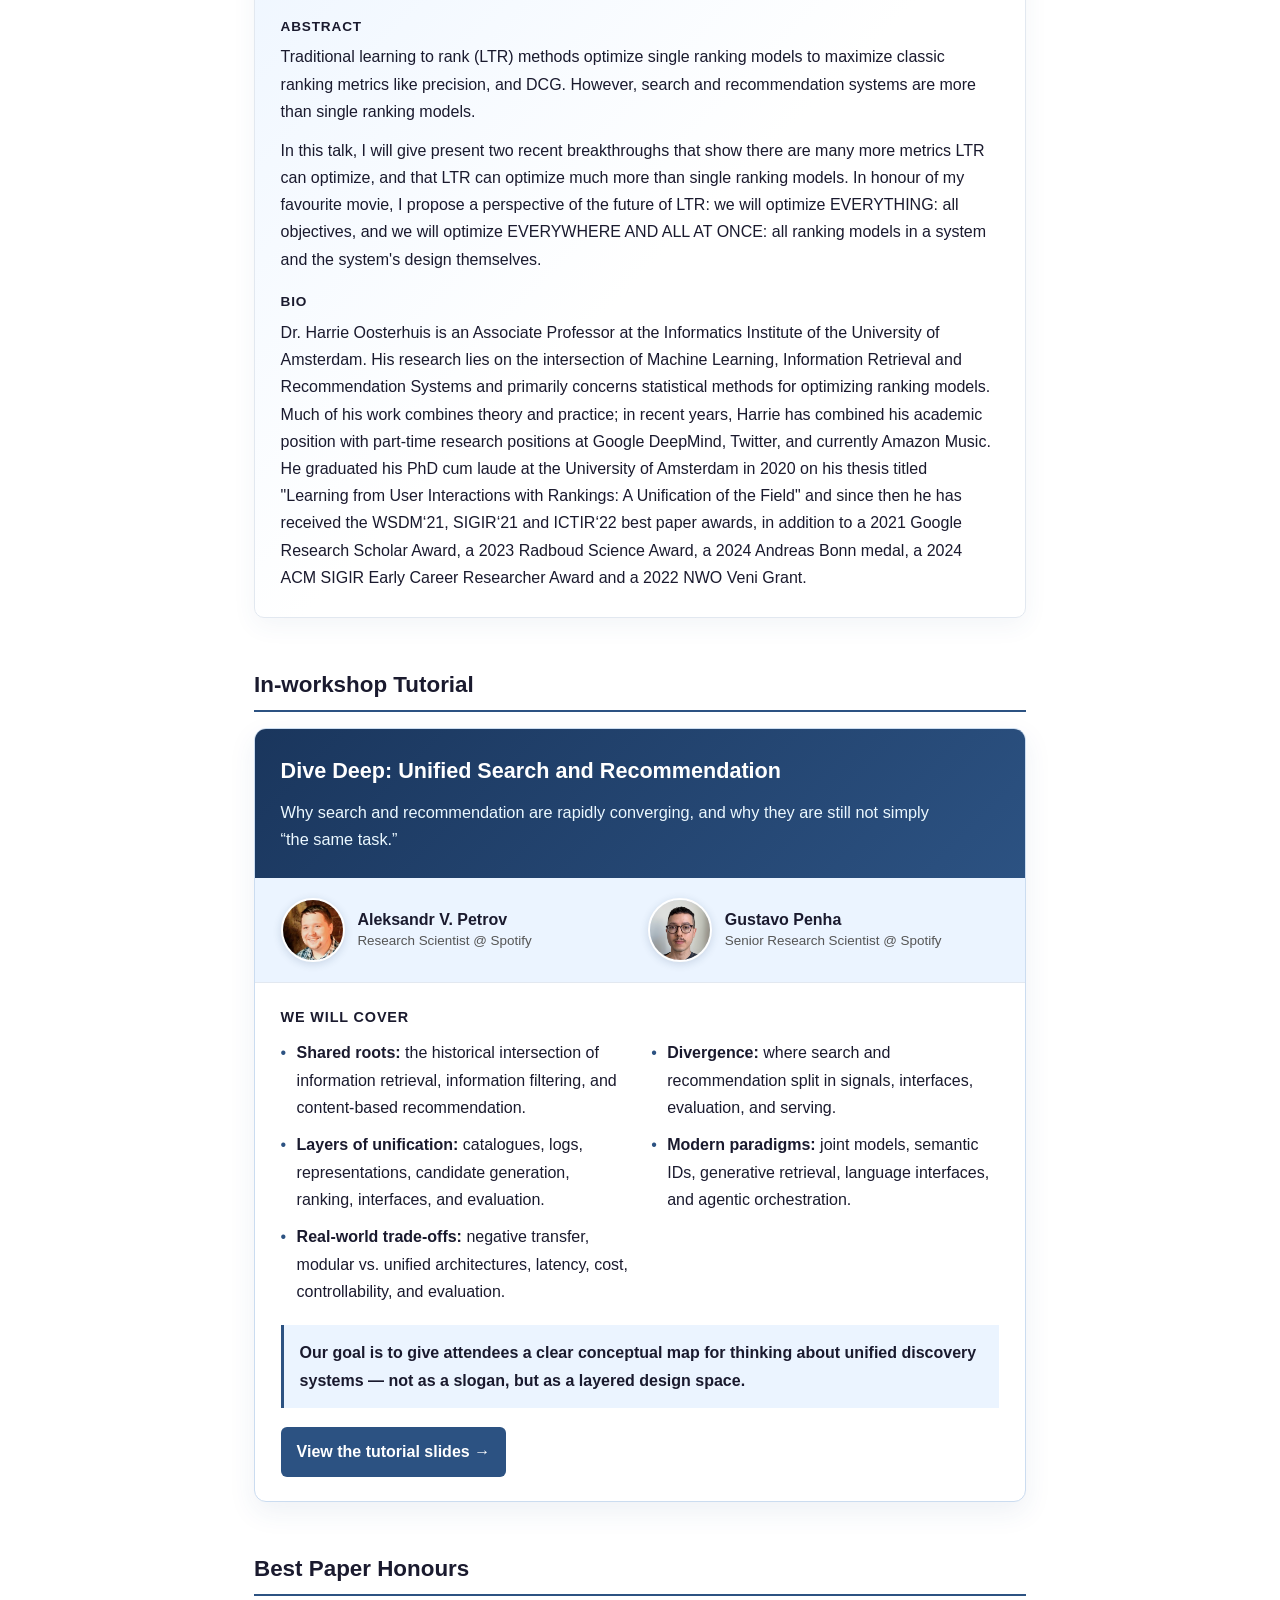
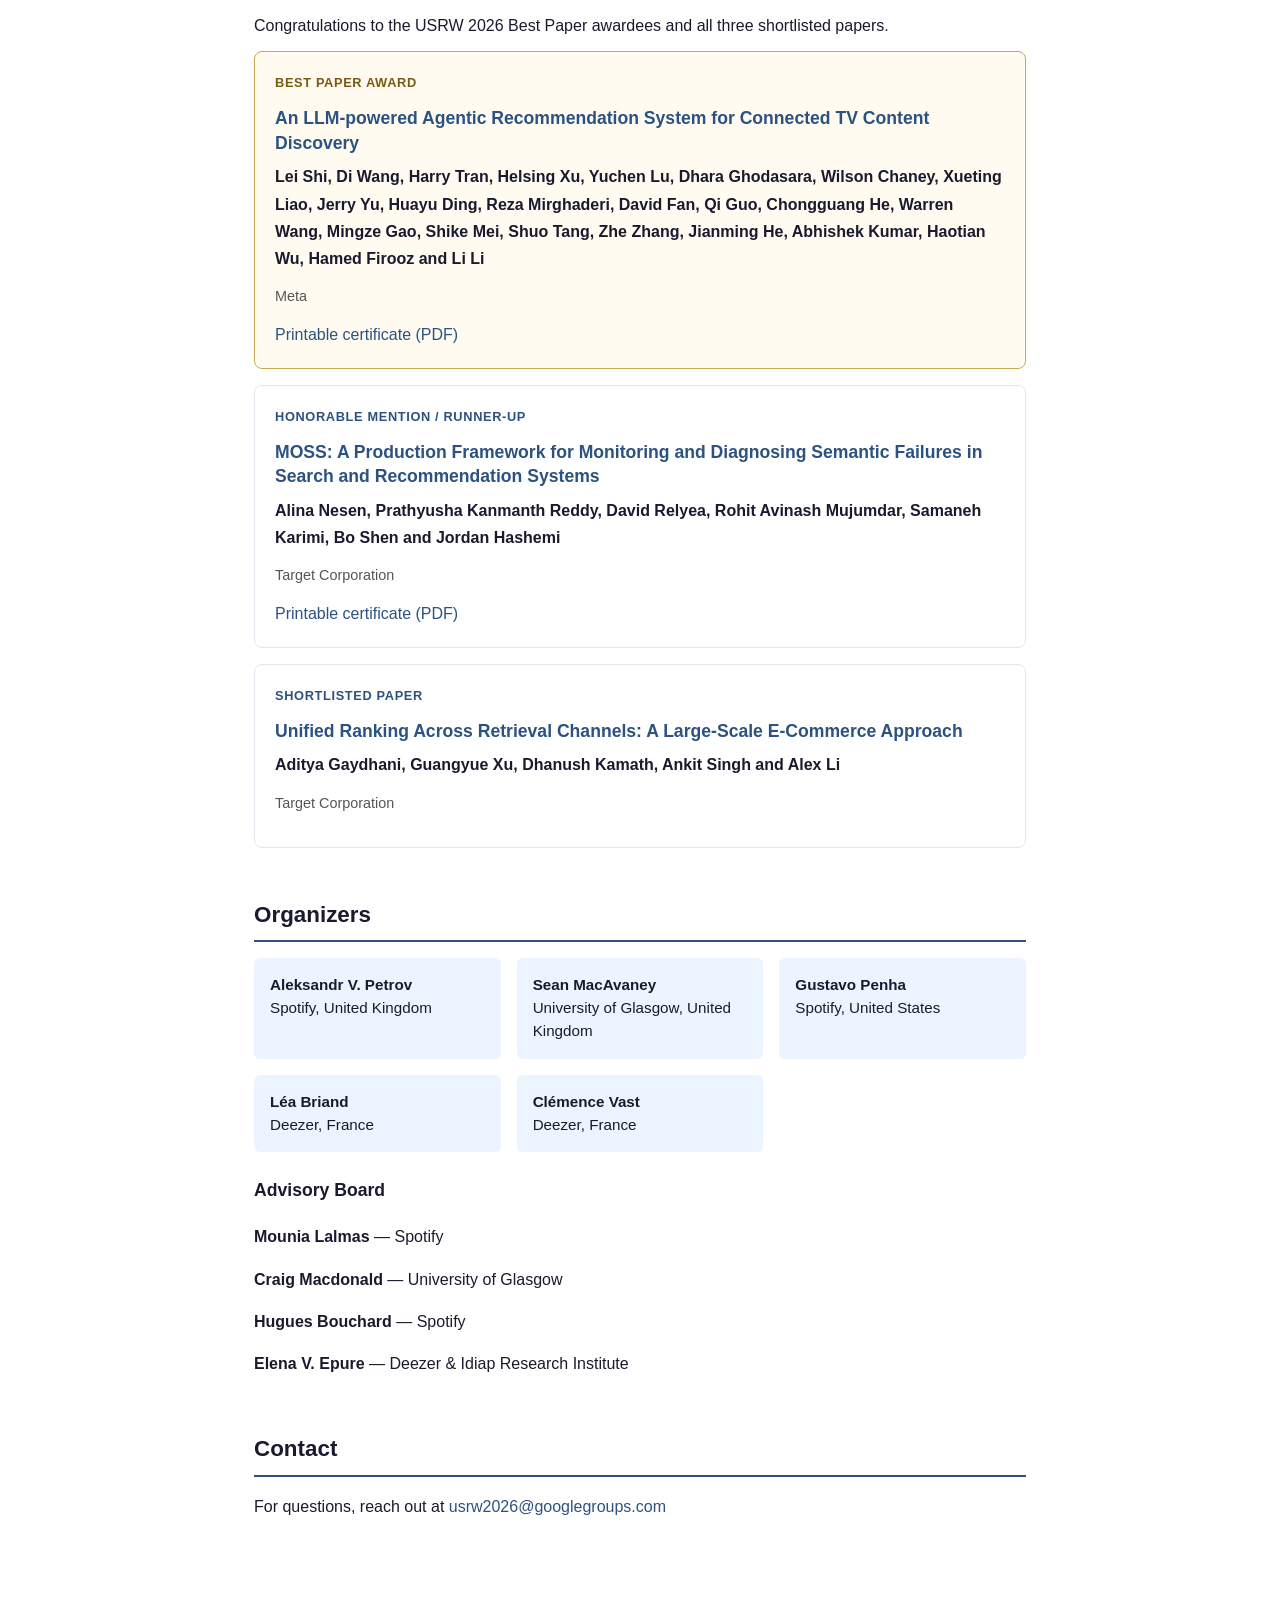
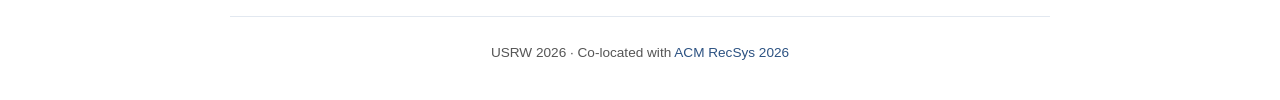
==== commit 29d3e20d: "add feedback form" ====
--- a/2026/index.html
+++ b/2026/index.html
@@ -23,6 +23,13 @@
     <a href="index.html" class="logo">USRW 2026</a>
     <ul>
       <li><a href="#about">About</a></li>
+      <li>
+        <a href="https://forms.gle/EWDgPsMpzowATTiu9"
+           target="_blank"
+           rel="noopener noreferrer">
+          Feedback
+        </a>
+      </li>
       <li><a href="#programme">Programme</a></li>
       <li><a href="#keynotes">Keynotes</a></li>
       <li><a href="#tutorial">Tutorial</a></li>
@@ -68,6 +75,20 @@
     This is the inaugural edition of USRW &mdash; a full-day workshop designed to establish unified
     search-and-recommendation as a mainstream research and production reality.
   </p>
+  <div class="feedback-box">
+    <h3>Help us shape USRW 2027</h3>
+    <p>
+      Did you attend USRW 2026 in Minneapolis? We&rsquo;d love to hear your thoughts
+      and ideas for a future edition. It only takes 1&ndash;2 minutes.
+    </p>
+    <p>
+      <a href="https://forms.gle/8DsQ6XqmL8Nu2Fao7"
+         target="_blank"
+         rel="noopener noreferrer">
+        Share your feedback &rarr;
+      </a>
+    </p>
+  </div>
 </section>
 
 <section id="programme" aria-labelledby="programme-heading">
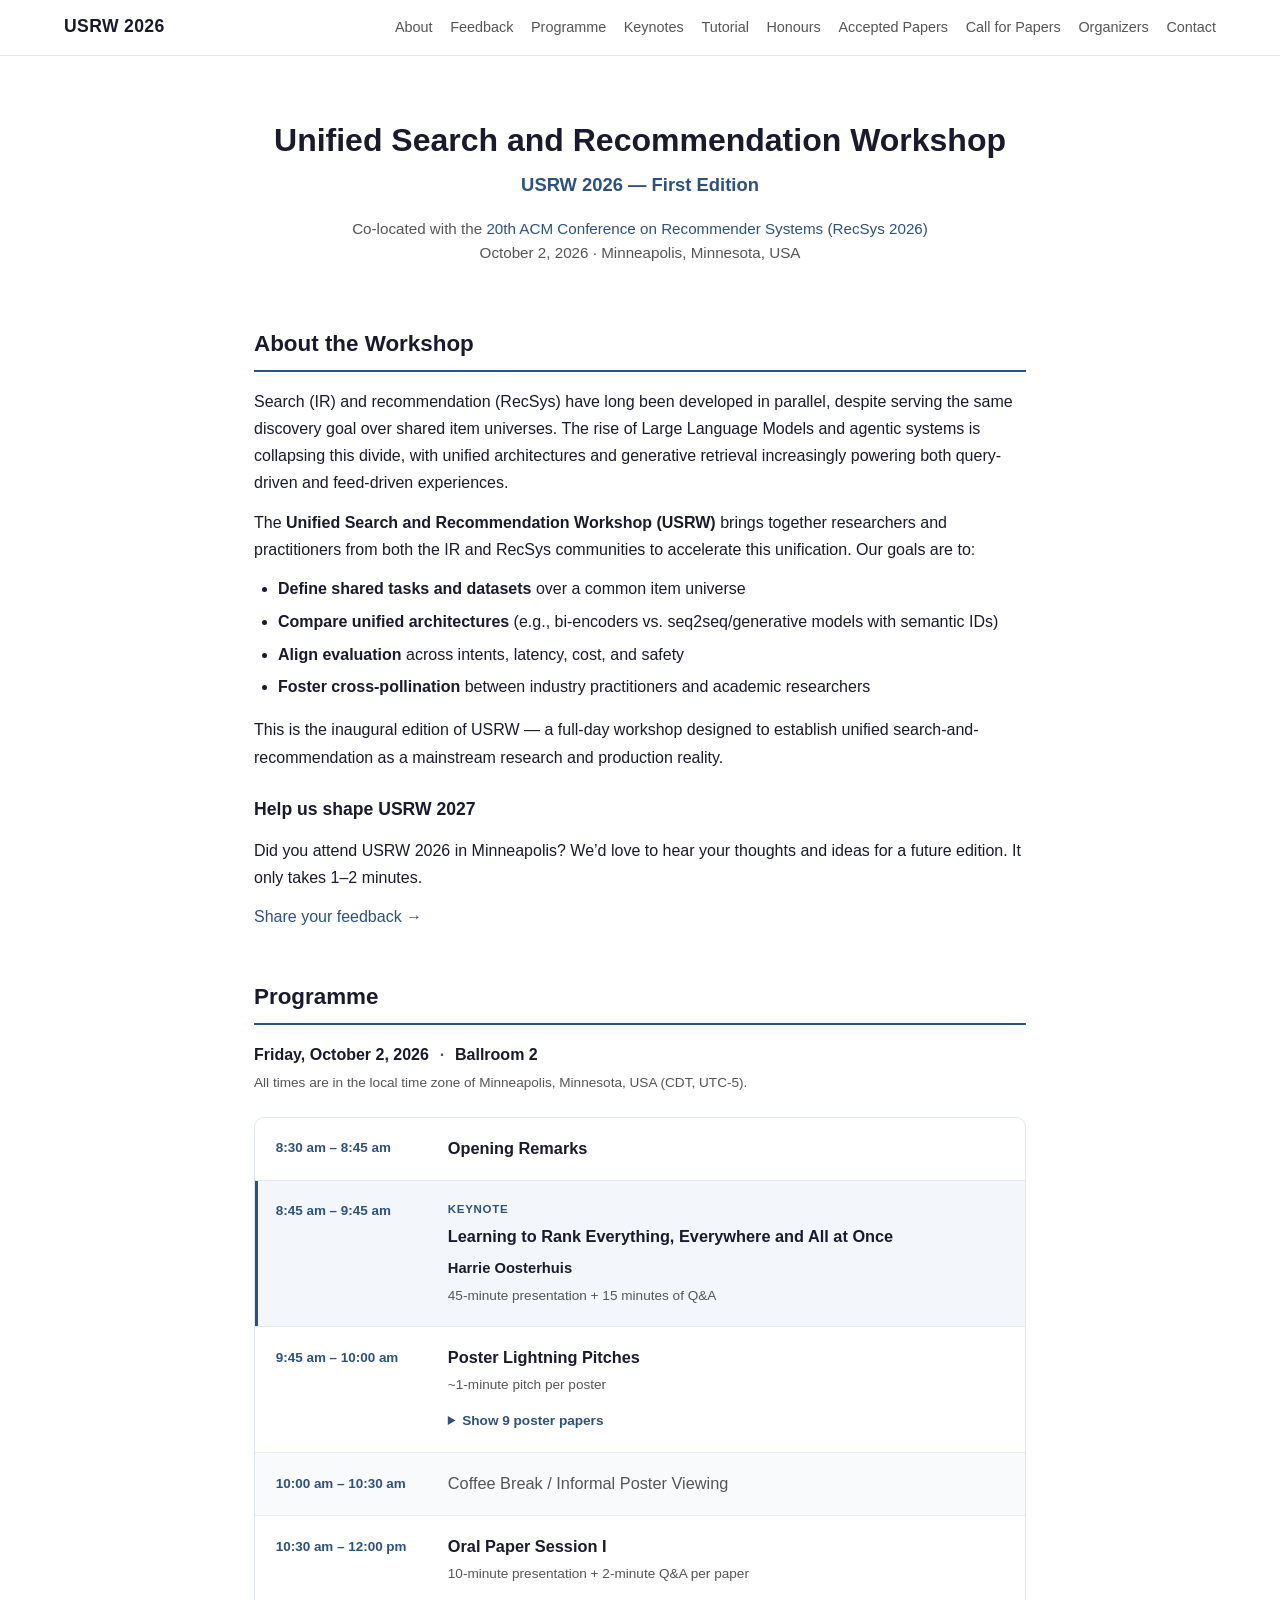
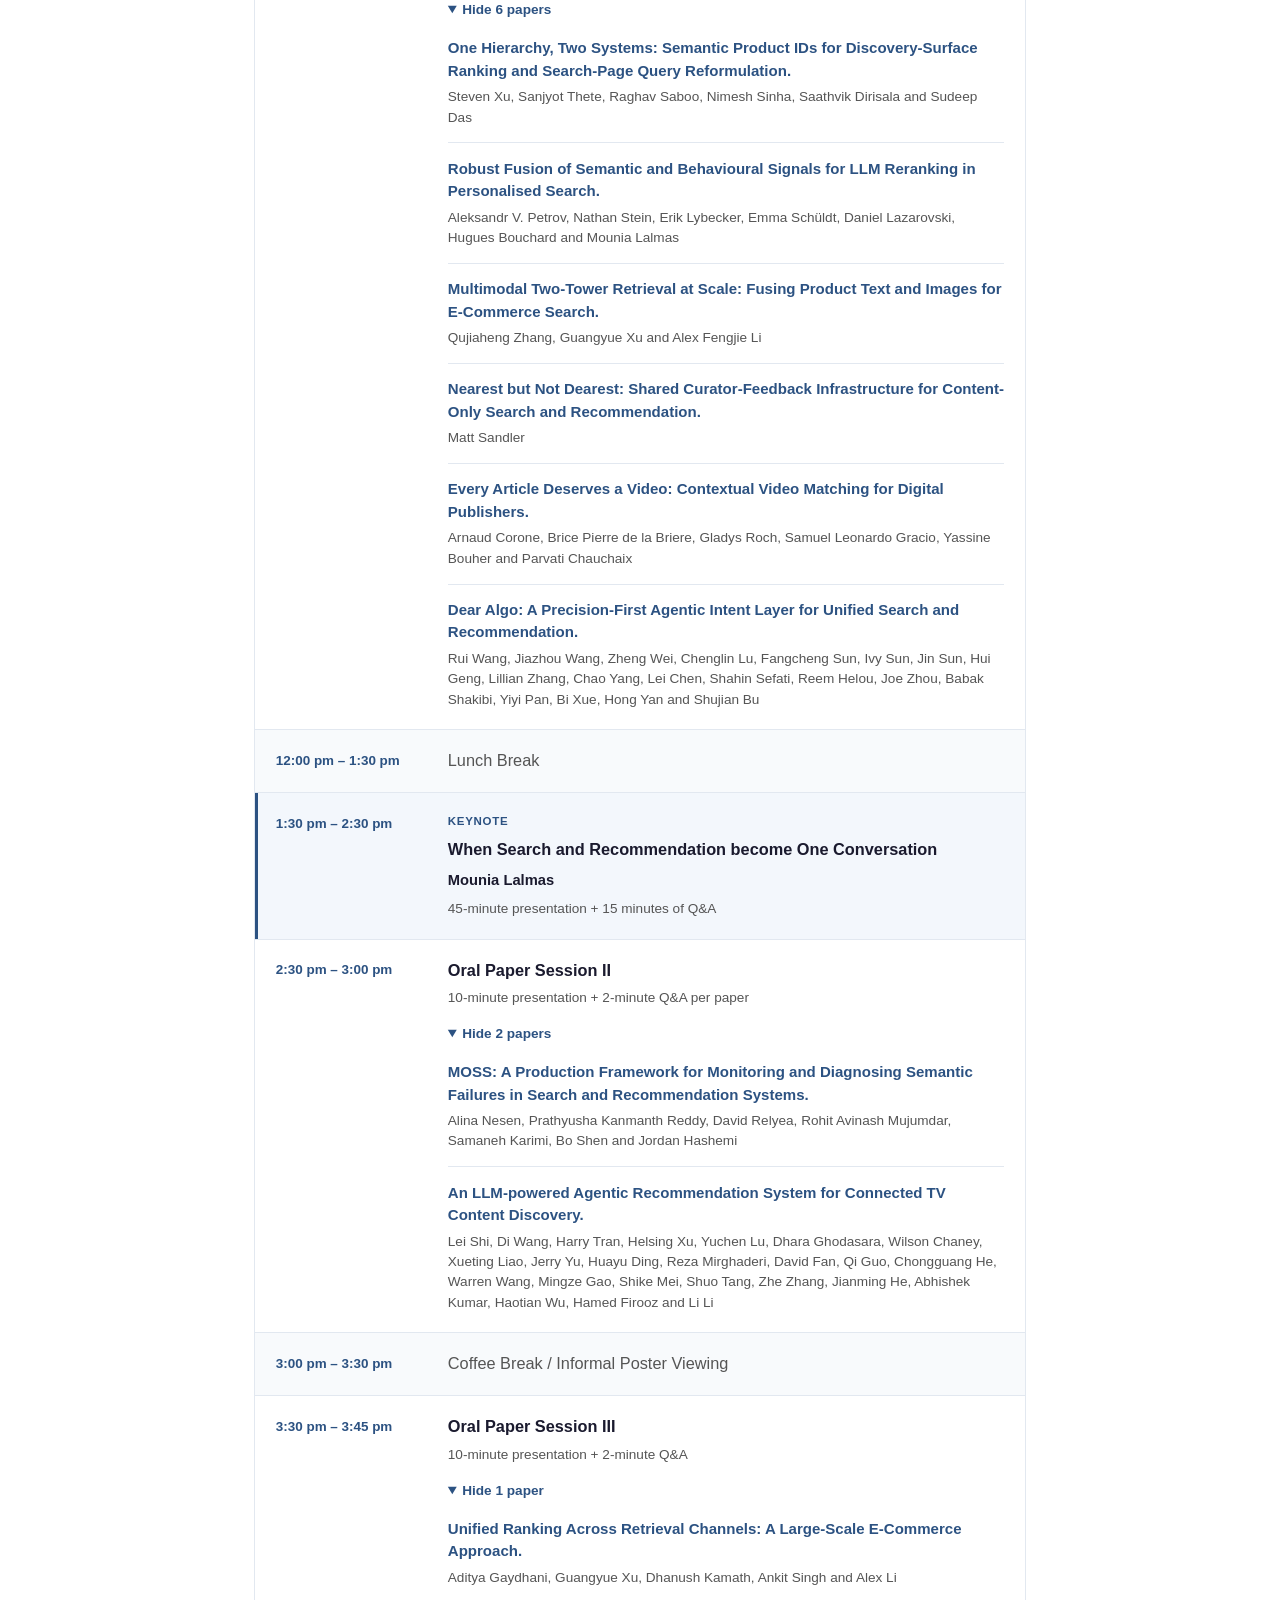
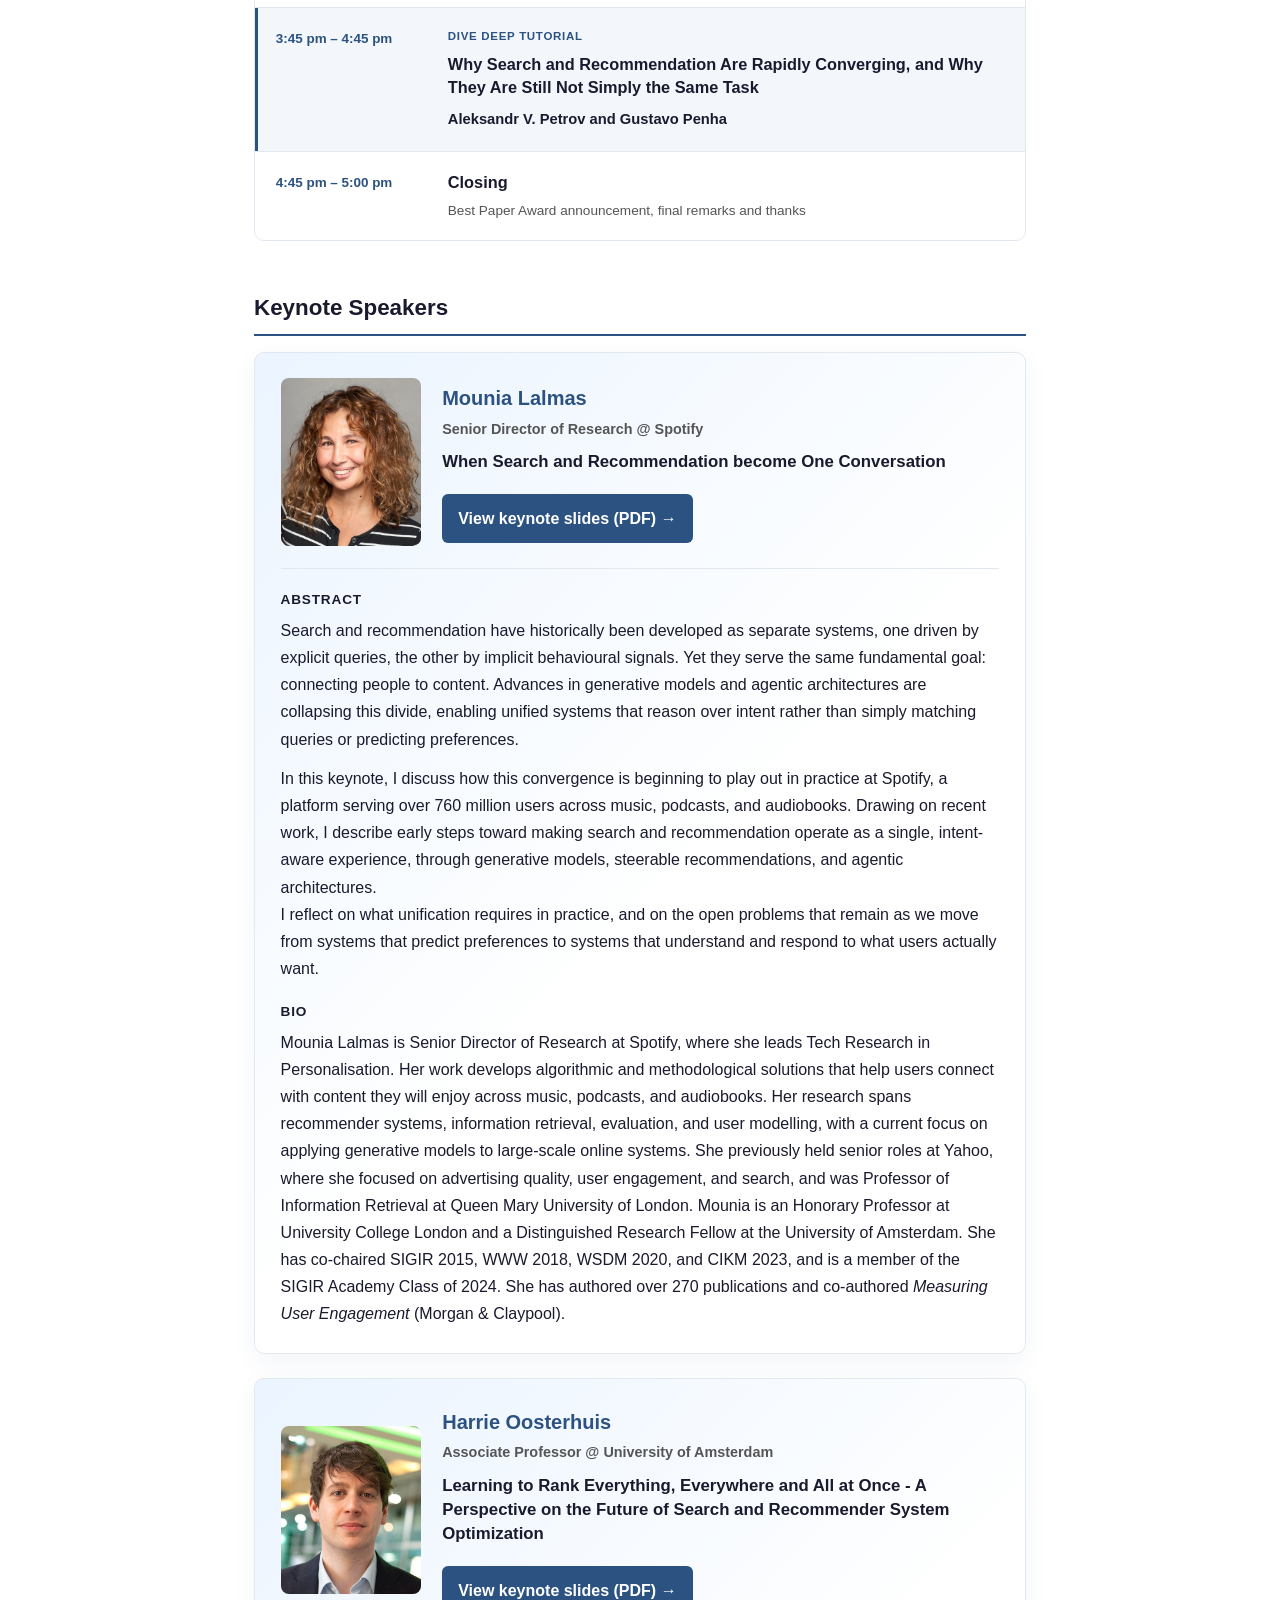
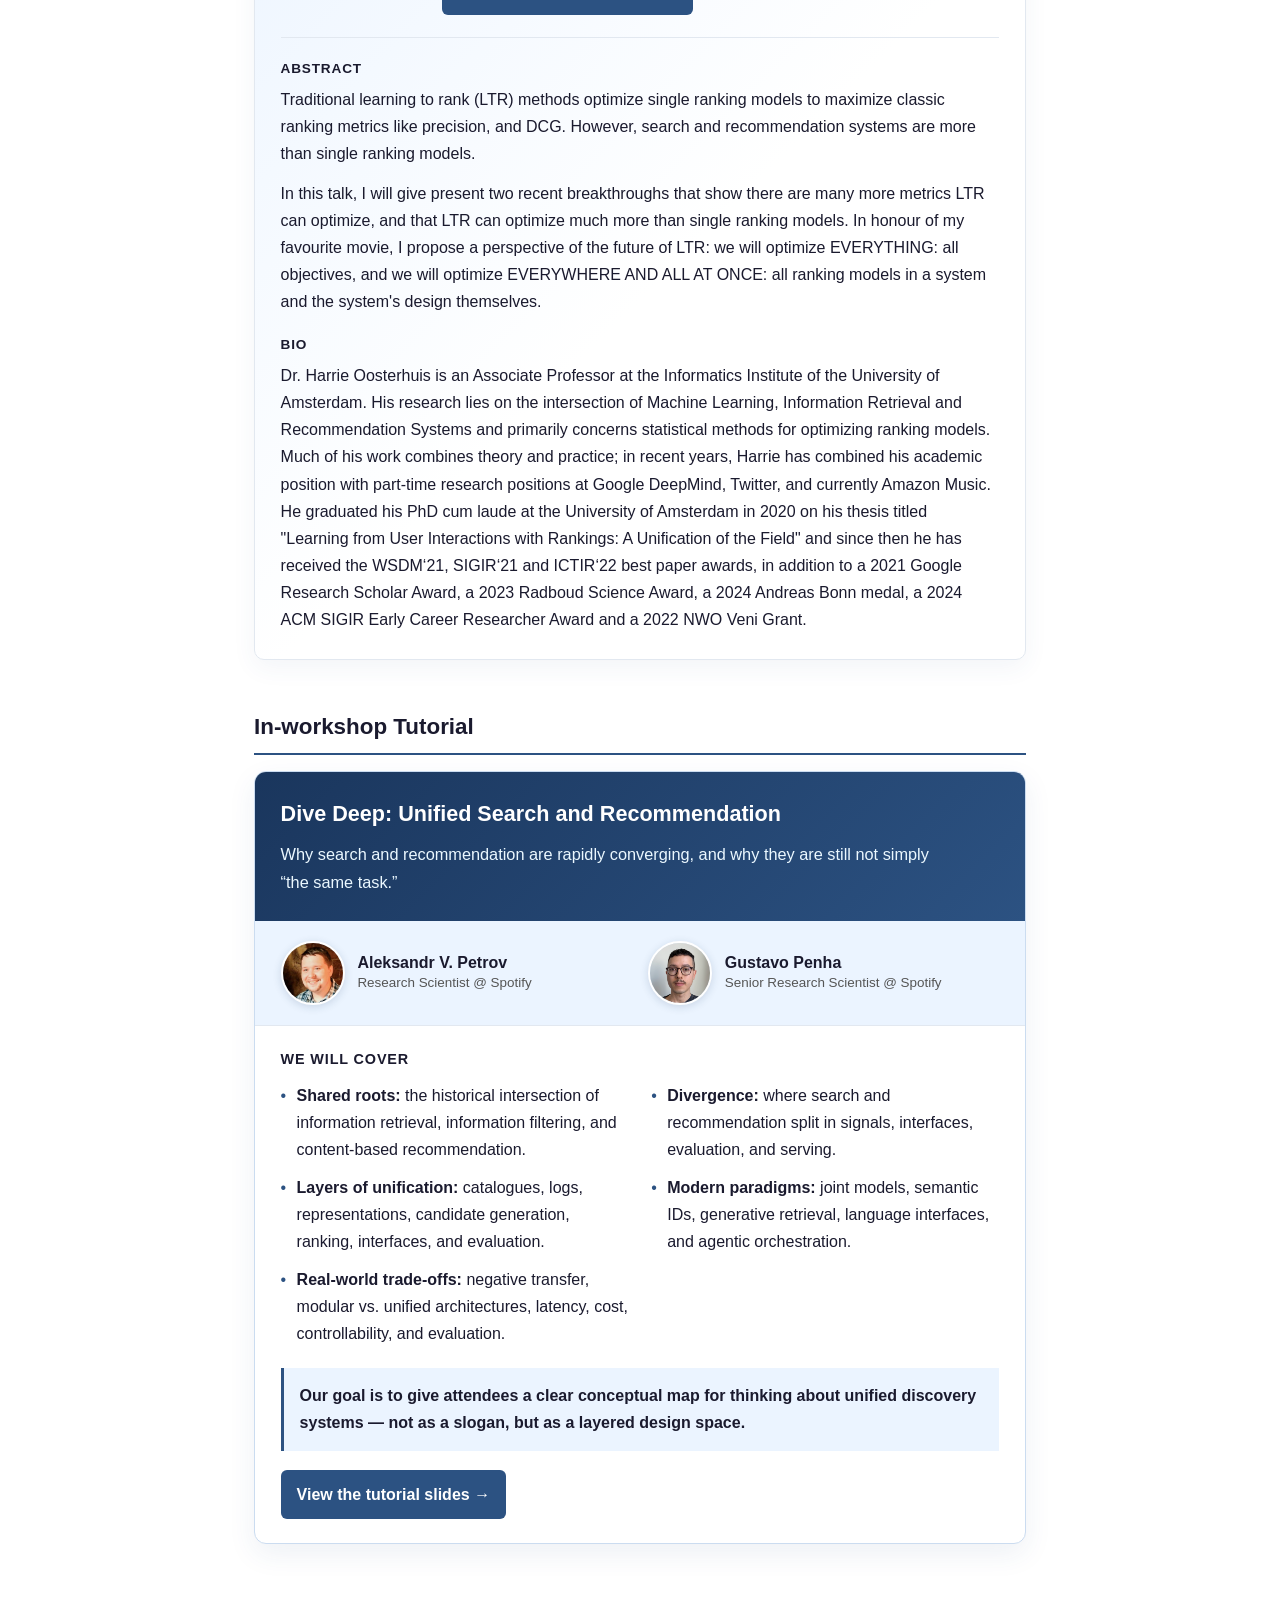
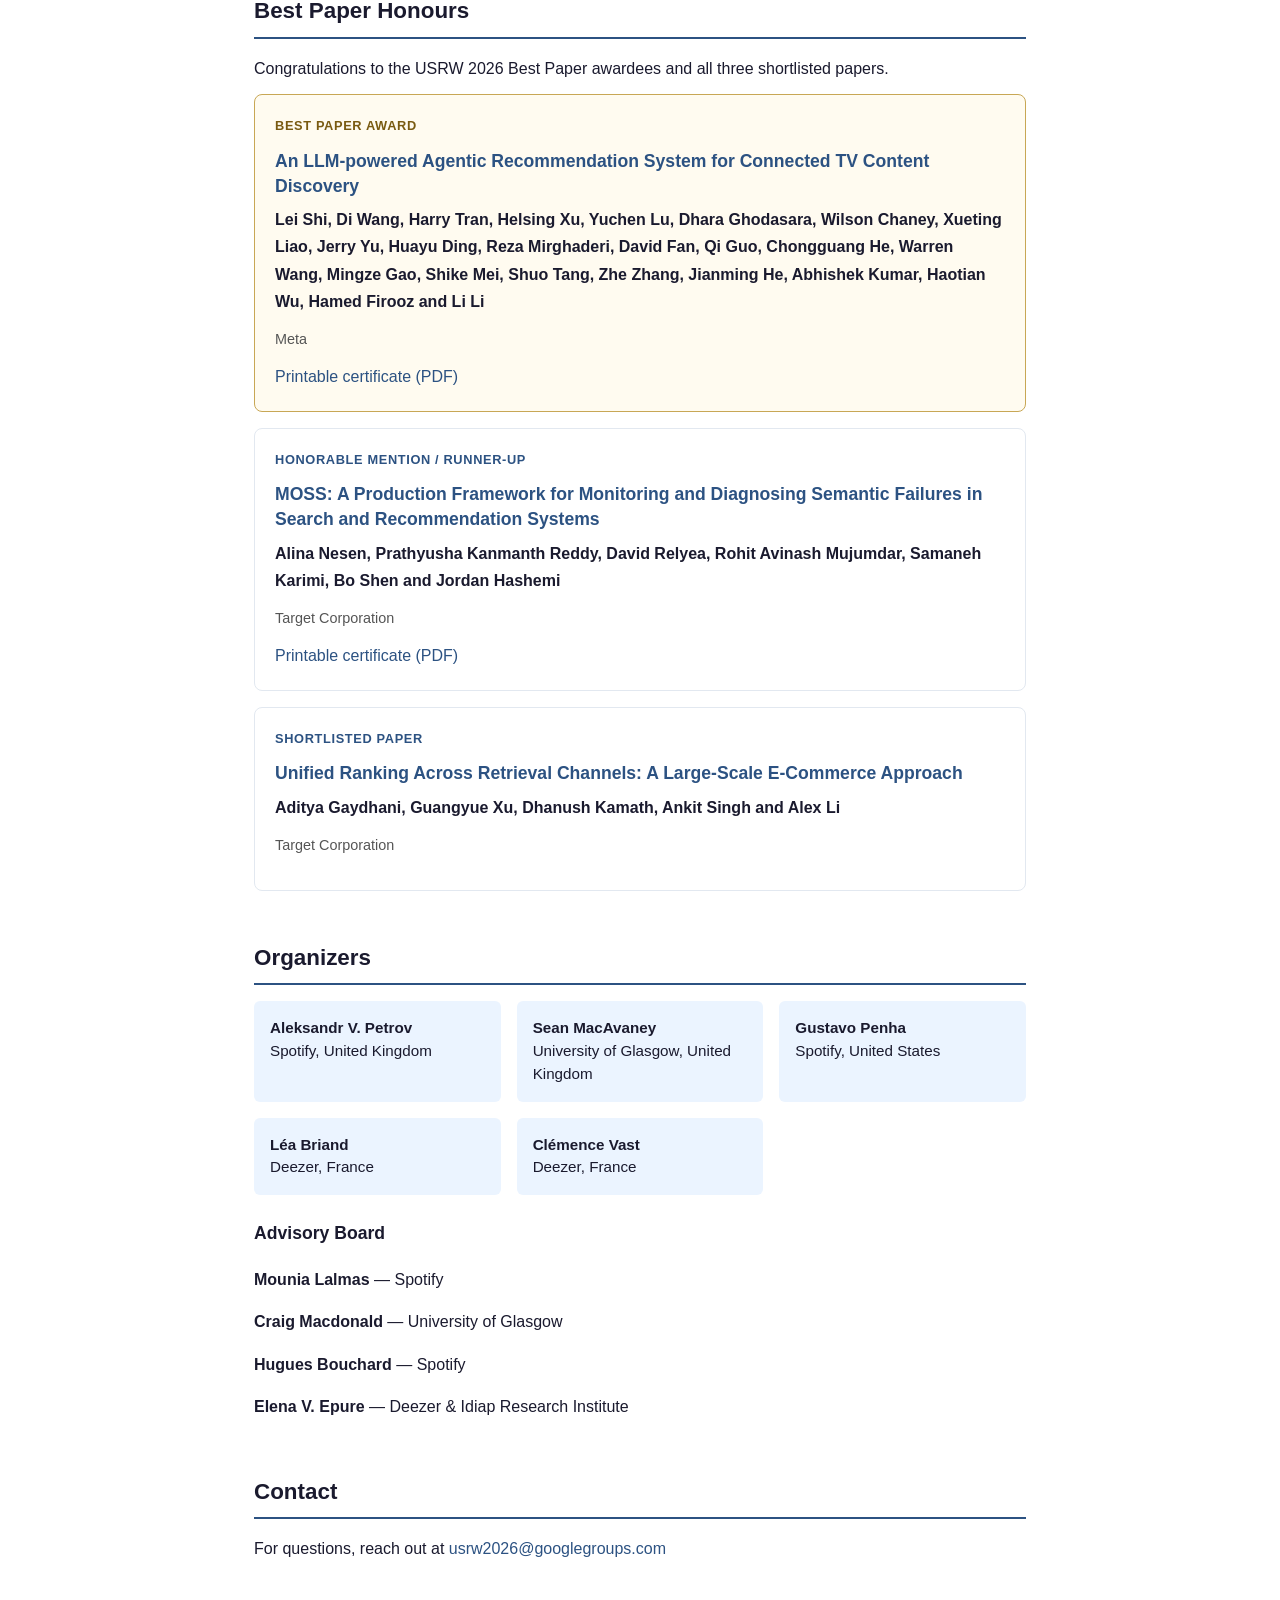
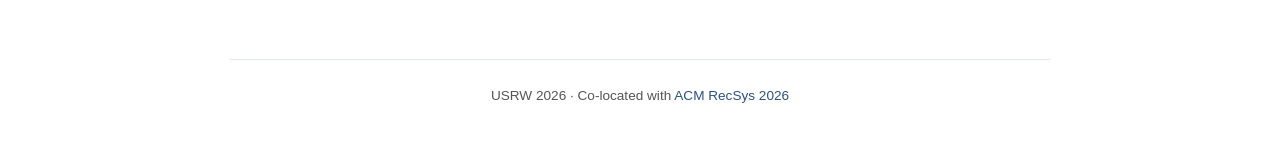
==== commit 9b5bb479: "Publish Harrie Oosterhuis keynote slides" ====
--- a/2026/index.html
+++ b/2026/index.html
@@ -244,6 +244,7 @@
         <h3>Harrie Oosterhuis</h3>
         <p class="keynote-position">Associate Professor @ University of Amsterdam</p>
         <p class="keynote-title">Learning to Rank Everything, Everywhere and All at Once - A Perspective on the Future of Search and Recommender System Optimization</p>
+        <p class="slides-link"><a href="assets/keynotes/harrie-oosterhuis-slides.pdf">View keynote slides (PDF) <span aria-hidden="true">→</span></a></p>
       </div>
     </div>
     <div class="keynote-details">
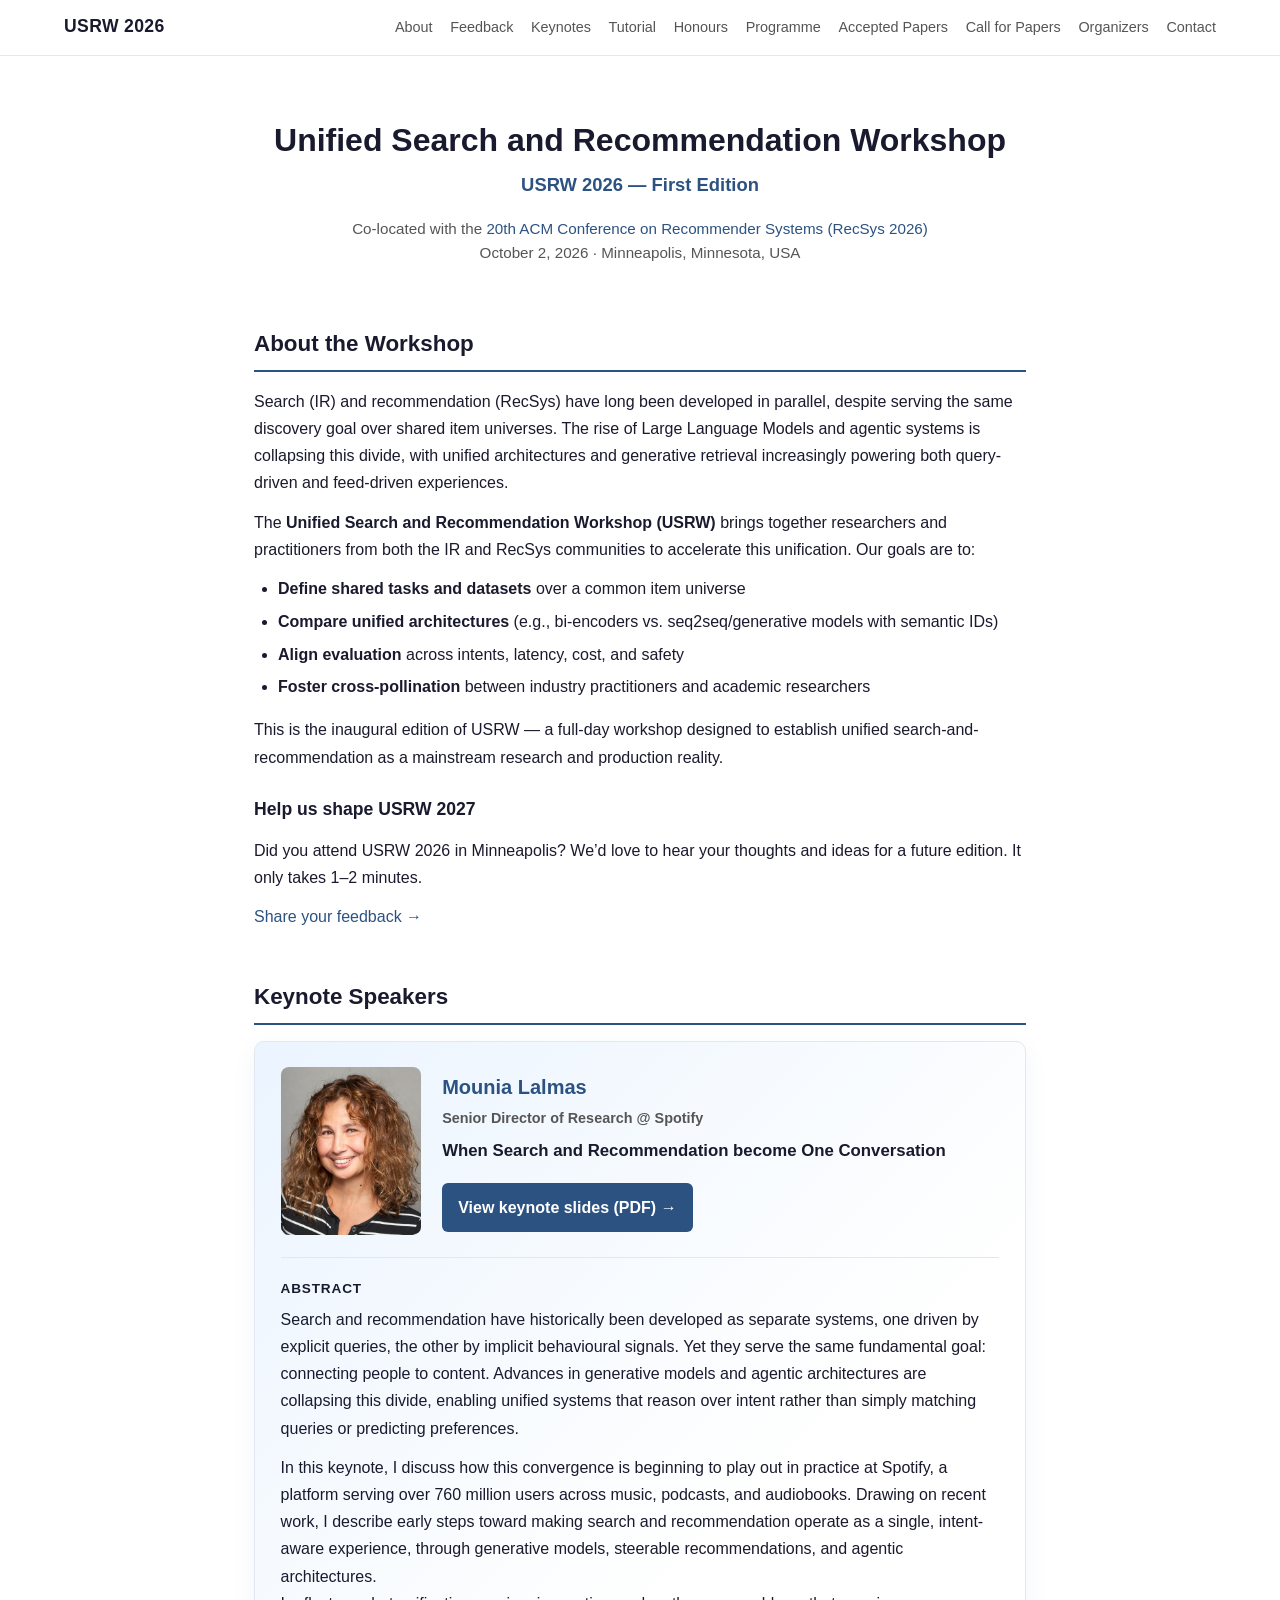
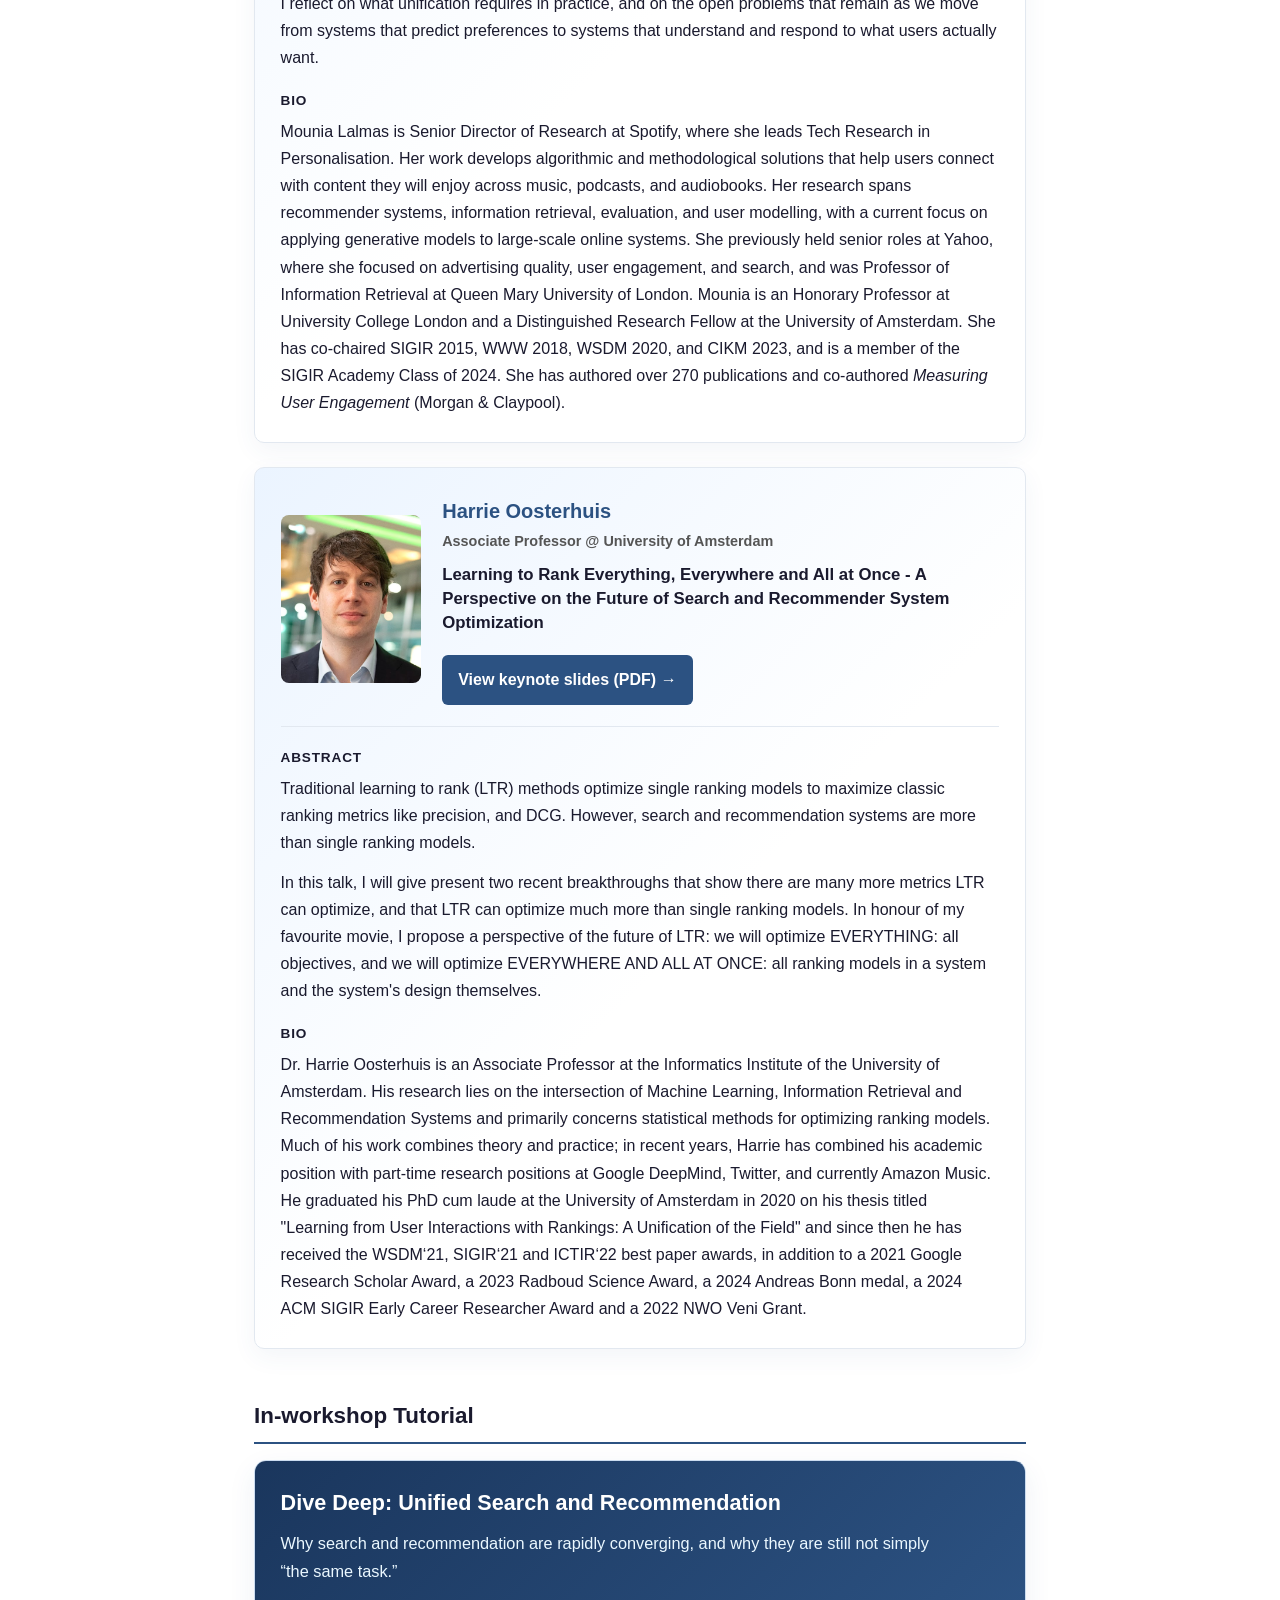
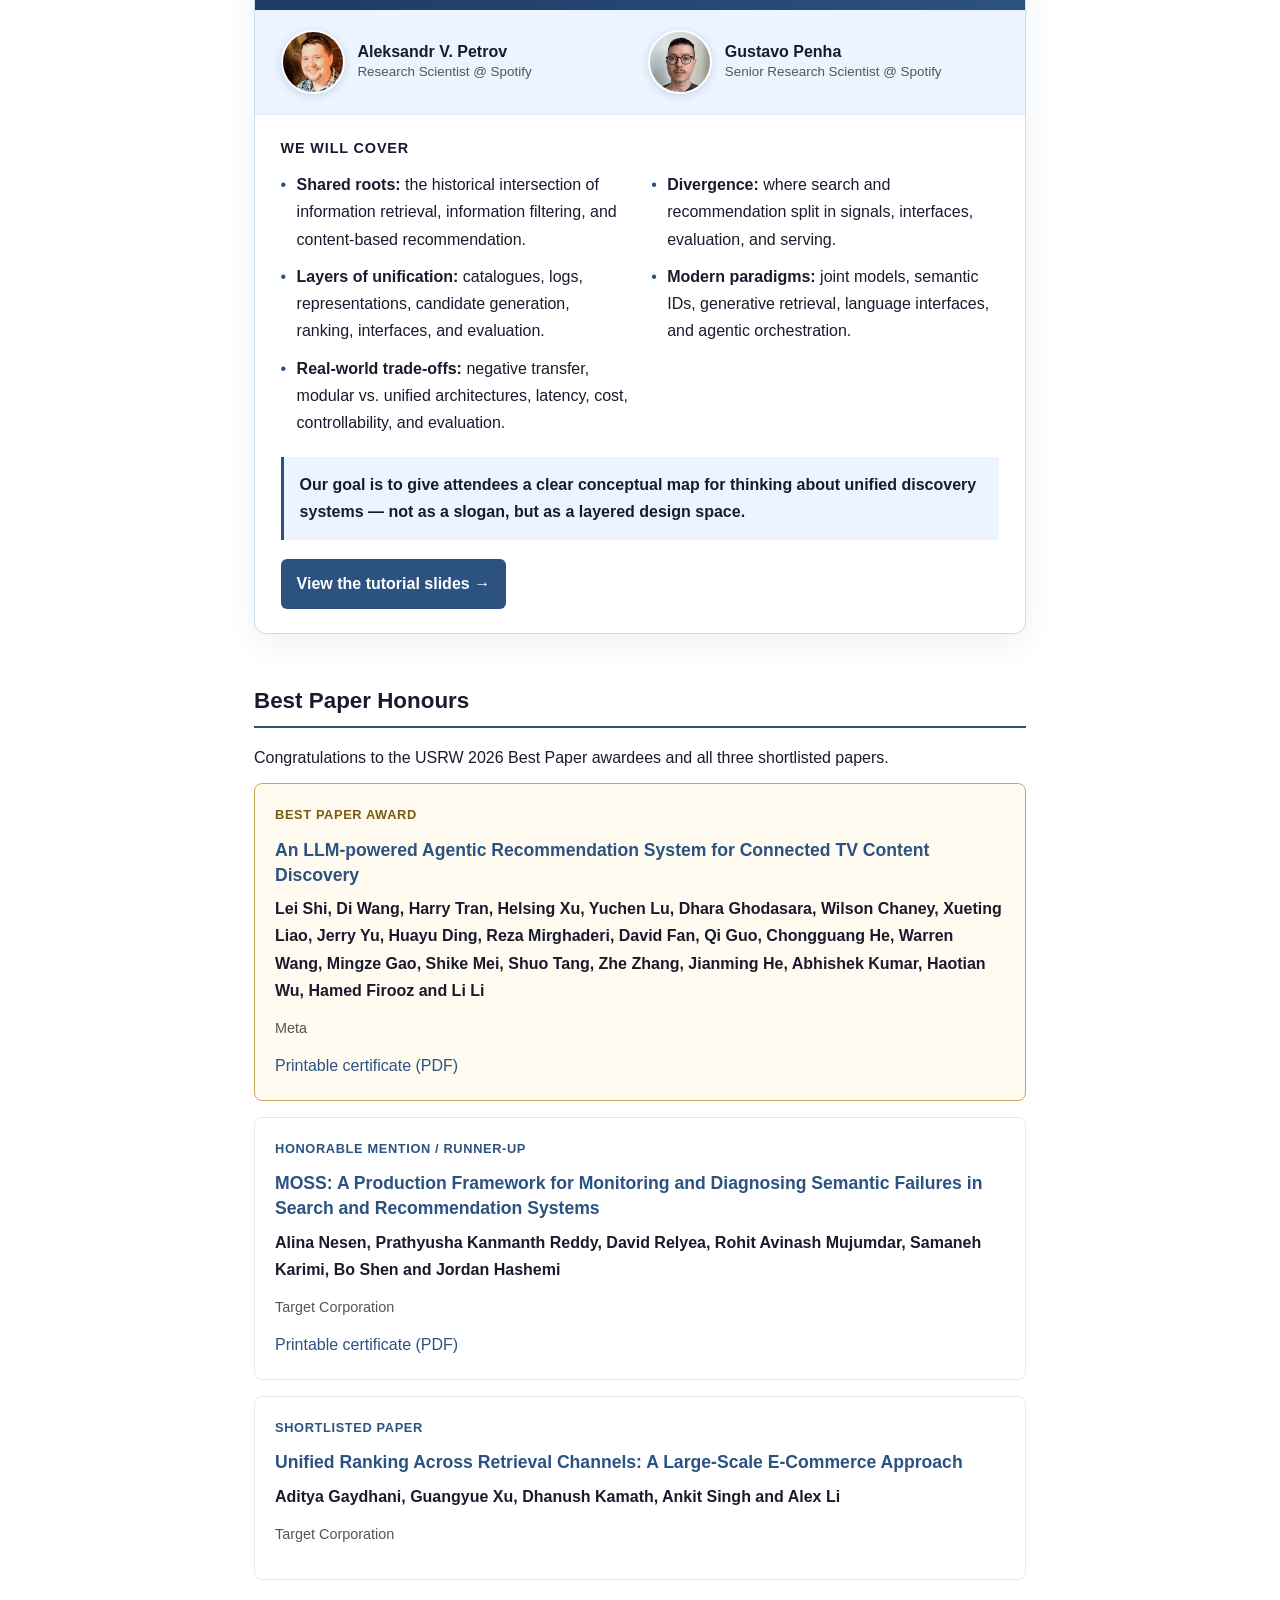
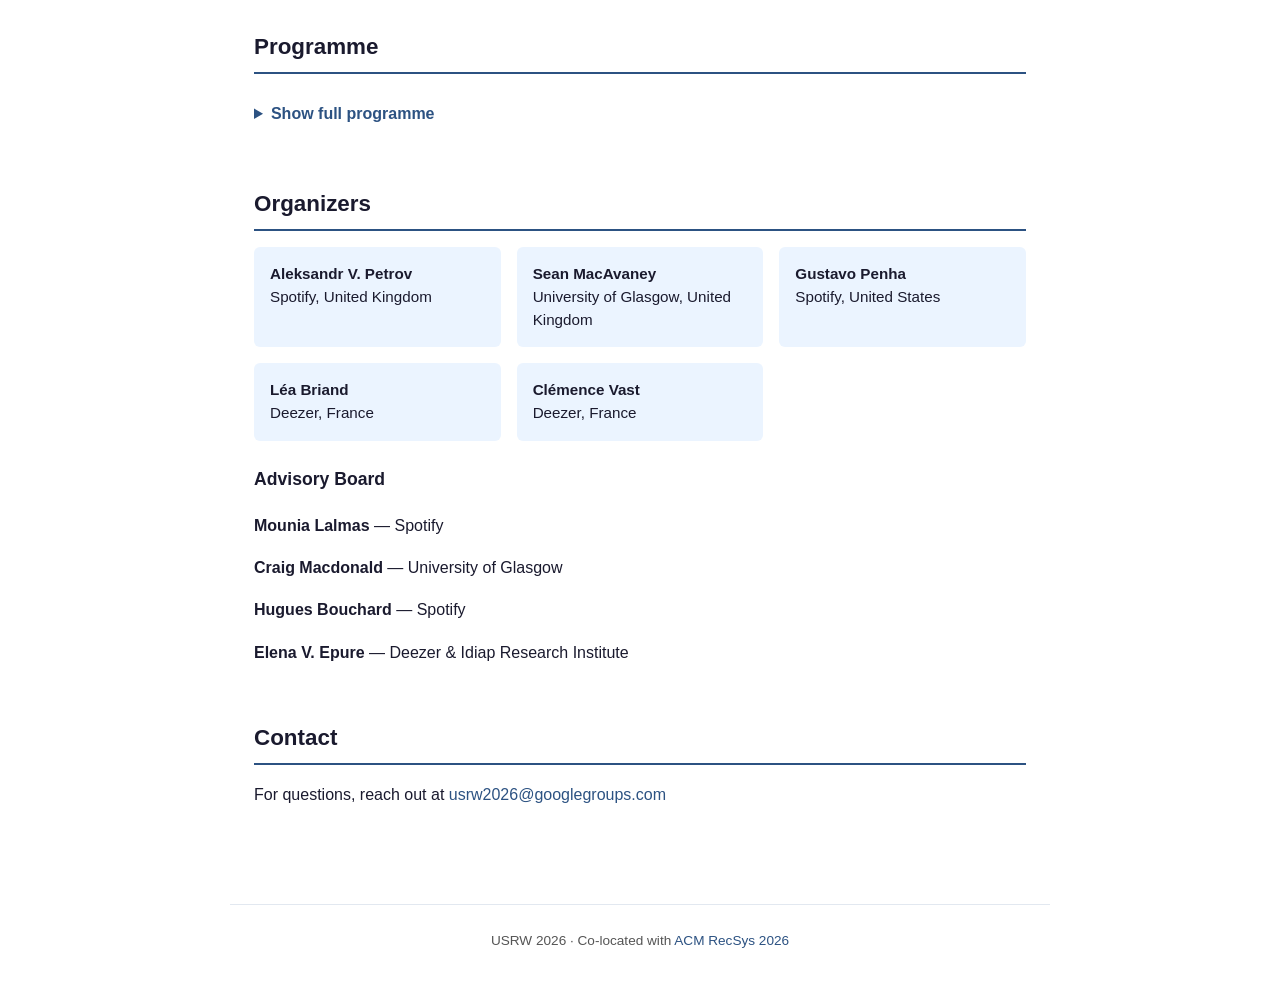
==== commit a5f2afe4: "Prioritize keynote resources and collapse archived programme" ====
--- a/2026/index.html
+++ b/2026/index.html
@@ -30,10 +30,10 @@
           Feedback
         </a>
       </li>
-      <li><a href="#programme">Programme</a></li>
       <li><a href="#keynotes">Keynotes</a></li>
       <li><a href="#tutorial">Tutorial</a></li>
       <li><a href="#honours">Honours</a></li>
+      <li><a href="#programme">Programme</a></li>
       <li><a href="accepted-papers.html">Accepted Papers</a></li>
       <li><a href="call-for-papers.html">Call for Papers</a></li>
       <li><a href="#organizers">Organizers</a></li>
@@ -91,121 +91,10 @@
   </div>
 </section>
 
-<section id="programme" aria-labelledby="programme-heading">
-  <h2 id="programme-heading">Programme</h2>
-  <p class="schedule-meta">Friday, October 2, 2026 <span>·</span> Ballroom 2</p>
-  <p class="schedule-timezone">All times are in the local time zone of Minneapolis, Minnesota, USA (CDT, UTC-5).</p>
-  <ol class="schedule">
-    <li class="schedule-row"><p class="schedule-time">8:30 am – 8:45 am</p>
-      <div class="schedule-content"><h3>Opening Remarks</h3></div>
-    </li>
-    <li class="schedule-row schedule-row--featured"><p class="schedule-time">8:45 am – 9:45 am</p>
-      <div class="schedule-content">
-        <p class="schedule-label">Keynote</p>
-        <h3>Learning to Rank Everything, Everywhere and All at Once</h3>
-        <p class="schedule-speaker">Harrie Oosterhuis</p>
-        <p class="schedule-detail">45-minute presentation + 15 minutes of Q&amp;A</p>
-      </div>
-    </li>
-    <li class="schedule-row"><p class="schedule-time">9:45 am – 10:00 am</p>
-      <div class="schedule-content">
-        <h3>Poster Lightning Pitches</h3>
-        <p class="schedule-detail">~1-minute pitch per poster</p>
-        <details class="schedule-disclosure" data-poster-papers>
-          <summary>Show poster papers</summary>
-          <ul class="schedule-papers" data-render="poster-papers"></ul>
-          <noscript><p class="schedule-detail">See the <a href="accepted-papers.html">accepted papers</a> for paper details.</p></noscript>
-        </details>
-      </div>
-    </li>
-    <li class="schedule-row schedule-row--break"><p class="schedule-time">10:00 am – 10:30 am</p>
-      <div class="schedule-content"><h3>Coffee Break / Informal Poster Viewing</h3></div>
-    </li>
-    <li class="schedule-row">
-      <p class="schedule-time">10:30 am – 12:00 pm</p>
-      <div class="schedule-content">
-        <h3>Oral Paper Session I</h3>
-        <p class="schedule-detail">10-minute presentation + 2-minute Q&amp;A per paper</p>
-        <details class="schedule-disclosure" data-oral-papers>
-          <summary>Show papers</summary>
-          <ul class="schedule-papers">
-            <li data-paper-id="214"><a href="papers/214-one-hierarchy-two-systems-semantic-product-ids-for-discovery-surface-ranking-and-search-page-query-reformulation.pdf">One Hierarchy, Two Systems: Semantic Product IDs for Discovery-Surface Ranking and Search-Page Query Reformulation.</a>
-              <p class="schedule-authors">Steven Xu, Sanjyot Thete, Raghav Saboo, Nimesh Sinha, Saathvik Dirisala and Sudeep Das</p></li>
-            <li data-paper-id="77"><a href="papers/77-robust-fusion-of-semantic-and-behavioural-signals-for-llm-reranking-in-personalised-search.pdf">Robust Fusion of Semantic and Behavioural Signals for LLM Reranking in Personalised Search.</a>
-              <p class="schedule-authors">Aleksandr V. Petrov, Nathan Stein, Erik Lybecker, Emma Schüldt, Daniel Lazarovski, Hugues Bouchard and Mounia Lalmas</p></li>
-            <li data-paper-id="204"><a href="papers/204-multimodal-two-tower-retrieval-at-scale-fusing-product-text-and-images-for-e-commerce-search.pdf">Multimodal Two-Tower Retrieval at Scale: Fusing Product Text and Images for E-Commerce Search.</a>
-              <p class="schedule-authors">Qujiaheng Zhang, Guangyue Xu and Alex Fengjie Li</p></li>
-            <li data-paper-id="223"><a href="papers/223-nearest-but-not-dearest-shared-curator-feedback-infrastructure-for-content-only-search-and-recommendation.pdf">Nearest but Not Dearest: Shared Curator-Feedback Infrastructure for Content-Only Search and Recommendation.</a>
-              <p class="schedule-authors">Matt Sandler</p></li>
-            <li data-paper-id="104"><a href="papers/104-every-article-deserves-a-video-contextual-video-matching-for-digital-publishers.pdf">Every Article Deserves a Video: Contextual Video Matching for Digital Publishers.</a>
-              <p class="schedule-authors">Arnaud Corone, Brice Pierre de la Briere, Gladys Roch, Samuel Leonardo Gracio, Yassine Bouher and Parvati Chauchaix</p></li>
-            <li data-paper-id="187"><a href="papers/187-dear-algo-a-precision-first-agentic-intent-layer-for-unified-search-and-recommendation.pdf">Dear Algo: A Precision-First Agentic Intent Layer for Unified Search and Recommendation.</a>
-              <p class="schedule-authors">Rui Wang, Jiazhou Wang, Zheng Wei, Chenglin Lu, Fangcheng Sun, Ivy Sun, Jin Sun, Hui Geng, Lillian Zhang, Chao Yang, Lei Chen, Shahin Sefati, Reem Helou, Joe Zhou, Babak Shakibi, Yiyi Pan, Bi Xue, Hong Yan and Shujian Bu</p></li>
-          </ul>
-        </details>
-      </div>
-    </li>
-    <li class="schedule-row schedule-row--break"><p class="schedule-time">12:00 pm – 1:30 pm</p>
-      <div class="schedule-content"><h3>Lunch Break</h3></div>
-    </li>
-    <li class="schedule-row schedule-row--featured"><p class="schedule-time">1:30 pm – 2:30 pm</p>
-      <div class="schedule-content">
-        <p class="schedule-label">Keynote</p>
-        <h3>When Search and Recommendation become One Conversation</h3>
-        <p class="schedule-speaker">Mounia Lalmas</p>
-        <p class="schedule-detail">45-minute presentation + 15 minutes of Q&amp;A</p>
-      </div>
-    </li>
-    <li class="schedule-row">
-      <p class="schedule-time">2:30 pm – 3:00 pm</p>
-      <div class="schedule-content">
-        <h3>Oral Paper Session II</h3>
-        <p class="schedule-detail">10-minute presentation + 2-minute Q&amp;A per paper</p>
-        <details class="schedule-disclosure" data-oral-papers>
-          <summary>Show papers</summary>
-          <ul class="schedule-papers">
-            <li data-paper-id="208"><a href="papers/208-moss-a-production-framework-for-monitoring-and-diagnosing-semantic-failures-in-search-and-recommendation-systems.pdf">MOSS: A Production Framework for Monitoring and Diagnosing Semantic Failures in Search and Recommendation Systems.</a>
-              <p class="schedule-authors">Alina Nesen, Prathyusha Kanmanth Reddy, David Relyea, Rohit Avinash Mujumdar, Samaneh Karimi, Bo Shen and Jordan Hashemi</p></li>
-            <li data-paper-id="164"><a href="papers/164-an-llm-powered-agentic-recommendation-system-for-connected-tv-content-discovery.pdf">An LLM-powered Agentic Recommendation System for Connected TV Content Discovery.</a>
-              <p class="schedule-authors">Lei Shi, Di Wang, Harry Tran, Helsing Xu, Yuchen Lu, Dhara Ghodasara, Wilson Chaney, Xueting Liao, Jerry Yu, Huayu Ding, Reza Mirghaderi, David Fan, Qi Guo, Chongguang He, Warren Wang, Mingze Gao, Shike Mei, Shuo Tang, Zhe Zhang, Jianming He, Abhishek Kumar, Haotian Wu, Hamed Firooz and Li Li</p></li>
-          </ul>
-        </details>
-      </div>
-    </li>
-    <li class="schedule-row schedule-row--break"><p class="schedule-time">3:00 pm – 3:30 pm</p>
-      <div class="schedule-content"><h3>Coffee Break / Informal Poster Viewing</h3></div>
-    </li>
-    <li class="schedule-row">
-      <p class="schedule-time">3:30 pm – 3:45 pm</p>
-      <div class="schedule-content">
-        <h3>Oral Paper Session III</h3>
-        <p class="schedule-detail">10-minute presentation + 2-minute Q&amp;A</p>
-        <details class="schedule-disclosure" data-oral-papers>
-          <summary>Show papers</summary>
-          <ul class="schedule-papers">
-            <li data-paper-id="206"><a href="papers/206-unified-ranking-across-retrieval-channels-a-large-scale-e-commerce-approach.pdf">Unified Ranking Across Retrieval Channels: A Large-Scale E-Commerce Approach.</a>
-              <p class="schedule-authors">Aditya Gaydhani, Guangyue Xu, Dhanush Kamath, Ankit Singh and Alex Li</p></li>
-          </ul>
-        </details>
-      </div>
-    </li>
-    <li class="schedule-row schedule-row--featured"><p class="schedule-time">3:45 pm – 4:45 pm</p>
-      <div class="schedule-content">
-        <p class="schedule-label">Dive Deep Tutorial</p>
-        <h3>Why Search and Recommendation Are Rapidly Converging, and Why They Are Still Not Simply the Same Task</h3>
-        <p class="schedule-speaker">Aleksandr V. Petrov and Gustavo Penha</p>
-      </div>
-    </li>
-    <li class="schedule-row"><p class="schedule-time">4:45 pm – 5:00 pm</p>
-      <div class="schedule-content"><h3>Closing</h3><p class="schedule-detail">Best Paper Award announcement, final remarks and thanks</p></div>
-    </li>
-  </ol>
-</section>
-
 <section id="keynotes">
   <h2>Keynote Speakers</h2>
 
-  <article class="keynote">
+  <article class="keynote" id="mounia-lalmas">
     <div class="keynote-header">
       <img
         class="keynote-photo"
@@ -231,7 +120,7 @@
     </div>
   </article>
 
-  <article class="keynote">
+  <article class="keynote" id="harrie-oosterhuis">
     <div class="keynote-header">
       <img
         class="keynote-photo"
@@ -311,6 +200,120 @@
   </div>
 </section>
 
+<section id="programme" aria-labelledby="programme-heading">
+  <h2 id="programme-heading">Programme</h2>
+  <details class="programme-disclosure">
+    <summary><span class="programme-show">Show full programme</span><span class="programme-hide">Hide full programme</span></summary>
+    <p class="schedule-meta">Friday, October 2, 2026 <span>·</span> Ballroom 2</p>
+    <p class="schedule-timezone">All times are in the local time zone of Minneapolis, Minnesota, USA (CDT, UTC-5).</p>
+    <ol class="schedule">
+      <li class="schedule-row"><p class="schedule-time">8:30 am – 8:45 am</p>
+        <div class="schedule-content"><h3>Opening Remarks</h3></div>
+      </li>
+      <li class="schedule-row schedule-row--featured"><p class="schedule-time">8:45 am – 9:45 am</p>
+        <div class="schedule-content">
+          <p class="schedule-label">Keynote</p>
+          <h3>Learning to Rank Everything, Everywhere and All at Once</h3>
+          <p class="schedule-speaker">Harrie Oosterhuis</p>
+          <p class="schedule-detail">45-minute presentation + 15 minutes of Q&amp;A</p>
+        </div>
+      </li>
+      <li class="schedule-row"><p class="schedule-time">9:45 am – 10:00 am</p>
+        <div class="schedule-content">
+          <h3>Poster Lightning Pitches</h3>
+          <p class="schedule-detail">~1-minute pitch per poster</p>
+          <details class="schedule-disclosure" data-poster-papers>
+            <summary>Show poster papers</summary>
+            <ul class="schedule-papers" data-render="poster-papers"></ul>
+            <noscript><p class="schedule-detail">See the <a href="accepted-papers.html">accepted papers</a> for paper details.</p></noscript>
+          </details>
+        </div>
+      </li>
+      <li class="schedule-row schedule-row--break"><p class="schedule-time">10:00 am – 10:30 am</p>
+        <div class="schedule-content"><h3>Coffee Break / Informal Poster Viewing</h3></div>
+      </li>
+      <li class="schedule-row">
+        <p class="schedule-time">10:30 am – 12:00 pm</p>
+        <div class="schedule-content">
+          <h3>Oral Paper Session I</h3>
+          <p class="schedule-detail">10-minute presentation + 2-minute Q&amp;A per paper</p>
+          <details class="schedule-disclosure" data-oral-papers>
+            <summary>Show papers</summary>
+            <ul class="schedule-papers">
+              <li data-paper-id="214"><a href="papers/214-one-hierarchy-two-systems-semantic-product-ids-for-discovery-surface-ranking-and-search-page-query-reformulation.pdf">One Hierarchy, Two Systems: Semantic Product IDs for Discovery-Surface Ranking and Search-Page Query Reformulation.</a>
+                <p class="schedule-authors">Steven Xu, Sanjyot Thete, Raghav Saboo, Nimesh Sinha, Saathvik Dirisala and Sudeep Das</p></li>
+              <li data-paper-id="77"><a href="papers/77-robust-fusion-of-semantic-and-behavioural-signals-for-llm-reranking-in-personalised-search.pdf">Robust Fusion of Semantic and Behavioural Signals for LLM Reranking in Personalised Search.</a>
+                <p class="schedule-authors">Aleksandr V. Petrov, Nathan Stein, Erik Lybecker, Emma Schüldt, Daniel Lazarovski, Hugues Bouchard and Mounia Lalmas</p></li>
+              <li data-paper-id="204"><a href="papers/204-multimodal-two-tower-retrieval-at-scale-fusing-product-text-and-images-for-e-commerce-search.pdf">Multimodal Two-Tower Retrieval at Scale: Fusing Product Text and Images for E-Commerce Search.</a>
+                <p class="schedule-authors">Qujiaheng Zhang, Guangyue Xu and Alex Fengjie Li</p></li>
+              <li data-paper-id="223"><a href="papers/223-nearest-but-not-dearest-shared-curator-feedback-infrastructure-for-content-only-search-and-recommendation.pdf">Nearest but Not Dearest: Shared Curator-Feedback Infrastructure for Content-Only Search and Recommendation.</a>
+                <p class="schedule-authors">Matt Sandler</p></li>
+              <li data-paper-id="104"><a href="papers/104-every-article-deserves-a-video-contextual-video-matching-for-digital-publishers.pdf">Every Article Deserves a Video: Contextual Video Matching for Digital Publishers.</a>
+                <p class="schedule-authors">Arnaud Corone, Brice Pierre de la Briere, Gladys Roch, Samuel Leonardo Gracio, Yassine Bouher and Parvati Chauchaix</p></li>
+              <li data-paper-id="187"><a href="papers/187-dear-algo-a-precision-first-agentic-intent-layer-for-unified-search-and-recommendation.pdf">Dear Algo: A Precision-First Agentic Intent Layer for Unified Search and Recommendation.</a>
+                <p class="schedule-authors">Rui Wang, Jiazhou Wang, Zheng Wei, Chenglin Lu, Fangcheng Sun, Ivy Sun, Jin Sun, Hui Geng, Lillian Zhang, Chao Yang, Lei Chen, Shahin Sefati, Reem Helou, Joe Zhou, Babak Shakibi, Yiyi Pan, Bi Xue, Hong Yan and Shujian Bu</p></li>
+            </ul>
+          </details>
+        </div>
+      </li>
+      <li class="schedule-row schedule-row--break"><p class="schedule-time">12:00 pm – 1:30 pm</p>
+        <div class="schedule-content"><h3>Lunch Break</h3></div>
+      </li>
+      <li class="schedule-row schedule-row--featured"><p class="schedule-time">1:30 pm – 2:30 pm</p>
+        <div class="schedule-content">
+          <p class="schedule-label">Keynote</p>
+          <h3>When Search and Recommendation become One Conversation</h3>
+          <p class="schedule-speaker">Mounia Lalmas</p>
+          <p class="schedule-detail">45-minute presentation + 15 minutes of Q&amp;A</p>
+        </div>
+      </li>
+      <li class="schedule-row">
+        <p class="schedule-time">2:30 pm – 3:00 pm</p>
+        <div class="schedule-content">
+          <h3>Oral Paper Session II</h3>
+          <p class="schedule-detail">10-minute presentation + 2-minute Q&amp;A per paper</p>
+          <details class="schedule-disclosure" data-oral-papers>
+            <summary>Show papers</summary>
+            <ul class="schedule-papers">
+              <li data-paper-id="208"><a href="papers/208-moss-a-production-framework-for-monitoring-and-diagnosing-semantic-failures-in-search-and-recommendation-systems.pdf">MOSS: A Production Framework for Monitoring and Diagnosing Semantic Failures in Search and Recommendation Systems.</a>
+                <p class="schedule-authors">Alina Nesen, Prathyusha Kanmanth Reddy, David Relyea, Rohit Avinash Mujumdar, Samaneh Karimi, Bo Shen and Jordan Hashemi</p></li>
+              <li data-paper-id="164"><a href="papers/164-an-llm-powered-agentic-recommendation-system-for-connected-tv-content-discovery.pdf">An LLM-powered Agentic Recommendation System for Connected TV Content Discovery.</a>
+                <p class="schedule-authors">Lei Shi, Di Wang, Harry Tran, Helsing Xu, Yuchen Lu, Dhara Ghodasara, Wilson Chaney, Xueting Liao, Jerry Yu, Huayu Ding, Reza Mirghaderi, David Fan, Qi Guo, Chongguang He, Warren Wang, Mingze Gao, Shike Mei, Shuo Tang, Zhe Zhang, Jianming He, Abhishek Kumar, Haotian Wu, Hamed Firooz and Li Li</p></li>
+            </ul>
+          </details>
+        </div>
+      </li>
+      <li class="schedule-row schedule-row--break"><p class="schedule-time">3:00 pm – 3:30 pm</p>
+        <div class="schedule-content"><h3>Coffee Break / Informal Poster Viewing</h3></div>
+      </li>
+      <li class="schedule-row">
+        <p class="schedule-time">3:30 pm – 3:45 pm</p>
+        <div class="schedule-content">
+          <h3>Oral Paper Session III</h3>
+          <p class="schedule-detail">10-minute presentation + 2-minute Q&amp;A</p>
+          <details class="schedule-disclosure" data-oral-papers>
+            <summary>Show papers</summary>
+            <ul class="schedule-papers">
+              <li data-paper-id="206"><a href="papers/206-unified-ranking-across-retrieval-channels-a-large-scale-e-commerce-approach.pdf">Unified Ranking Across Retrieval Channels: A Large-Scale E-Commerce Approach.</a>
+                <p class="schedule-authors">Aditya Gaydhani, Guangyue Xu, Dhanush Kamath, Ankit Singh and Alex Li</p></li>
+            </ul>
+          </details>
+        </div>
+      </li>
+      <li class="schedule-row schedule-row--featured"><p class="schedule-time">3:45 pm – 4:45 pm</p>
+        <div class="schedule-content">
+          <p class="schedule-label">Dive Deep Tutorial</p>
+          <h3>Why Search and Recommendation Are Rapidly Converging, and Why They Are Still Not Simply the Same Task</h3>
+          <p class="schedule-speaker">Aleksandr V. Petrov and Gustavo Penha</p>
+        </div>
+      </li>
+      <li class="schedule-row"><p class="schedule-time">4:45 pm – 5:00 pm</p>
+        <div class="schedule-content"><h3>Closing</h3><p class="schedule-detail">Best Paper Award announcement, final remarks and thanks</p></div>
+      </li>
+    </ol>
+  </details>
+</section>
+
 <section id="organizers">
   <h2>Organizers</h2>
   <div class="organizer-grid" data-render="organizers-grid"></div>
--- a/2026/programme.css
+++ b/2026/programme.css
@@ -1,3 +1,23 @@
+.programme-disclosure > summary {
+  width: fit-content;
+  padding: 0.6rem 0;
+  color: var(--color-accent);
+  cursor: pointer;
+  font-weight: 600;
+}
+
+.programme-disclosure > summary:hover { text-decoration: underline; }
+
+.programme-disclosure > summary:focus-visible {
+  outline: 2px solid var(--color-accent);
+  outline-offset: 3px;
+  border-radius: 2px;
+}
+
+.programme-hide,
+.programme-disclosure[open] .programme-show { display: none; }
+.programme-disclosure[open] .programme-hide { display: inline; }
+
 .schedule-meta {
   margin-bottom: 0.2rem;
   font-weight: 600;
